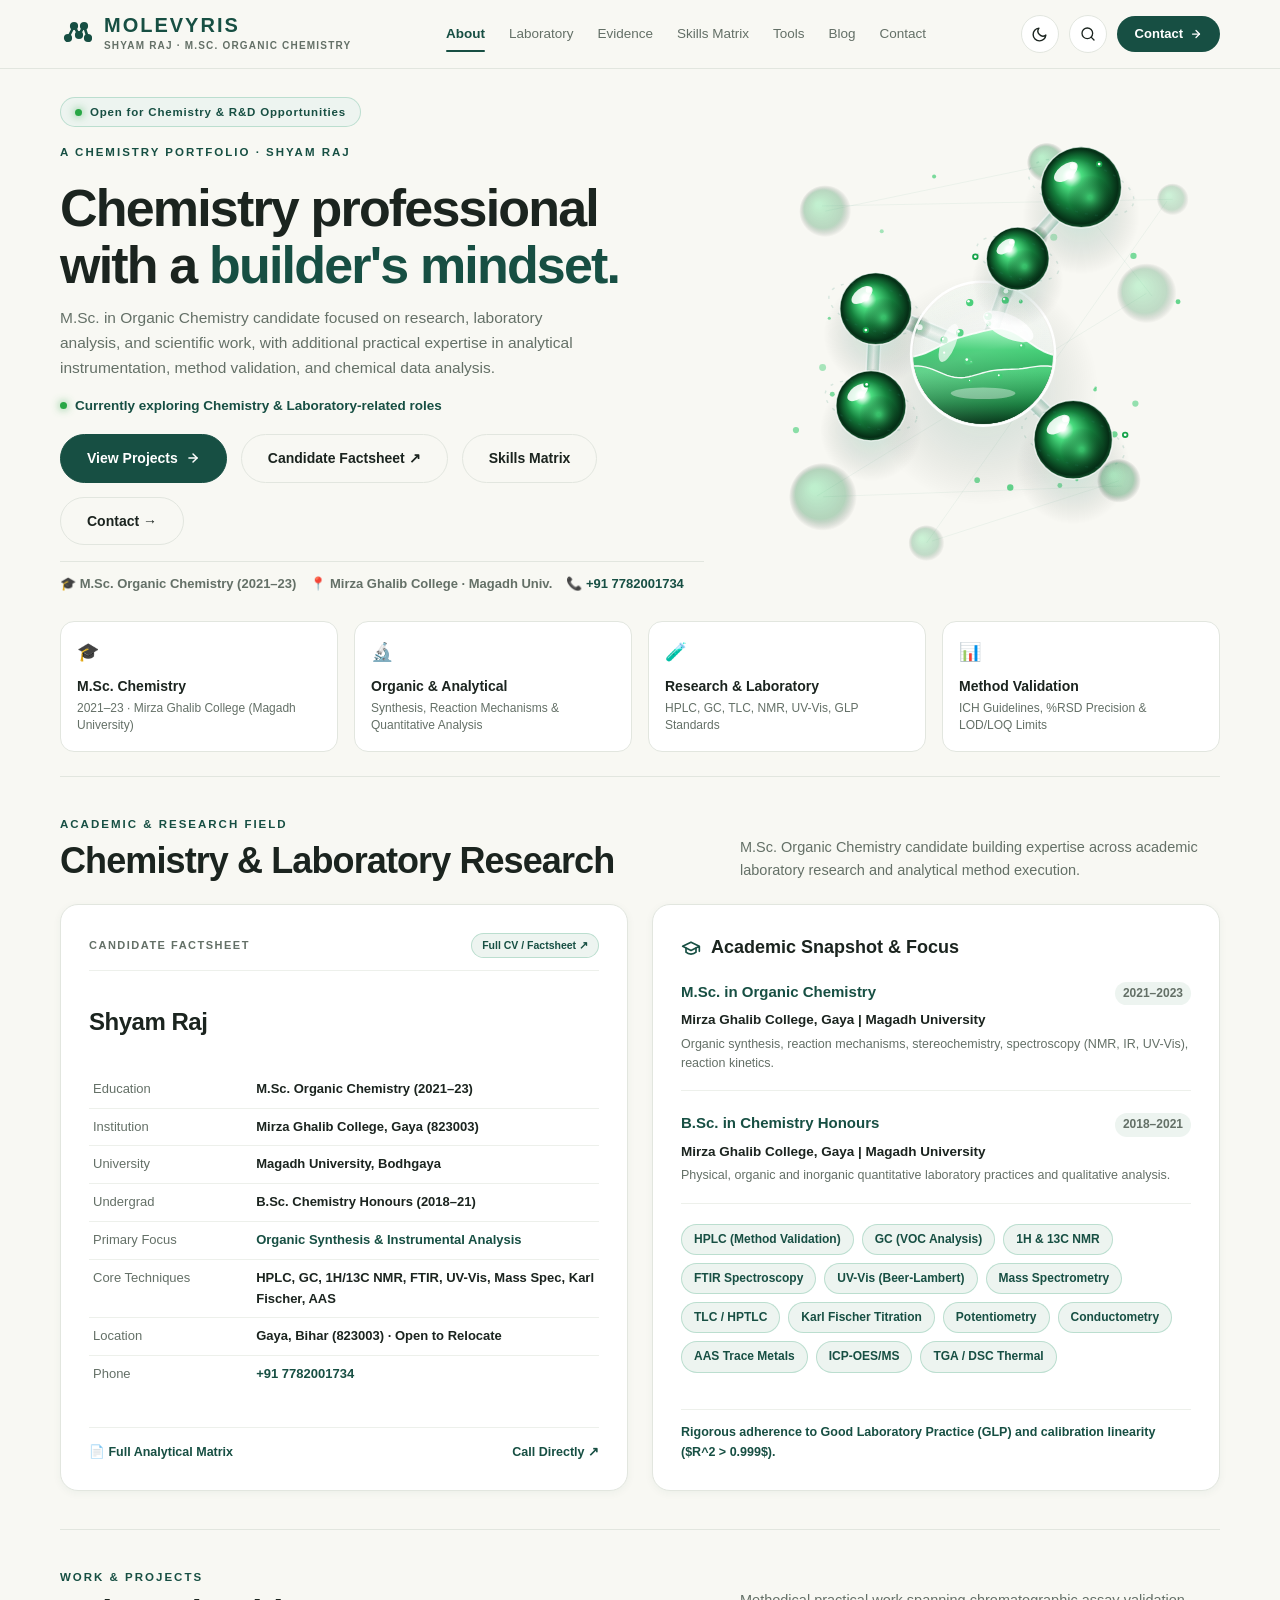
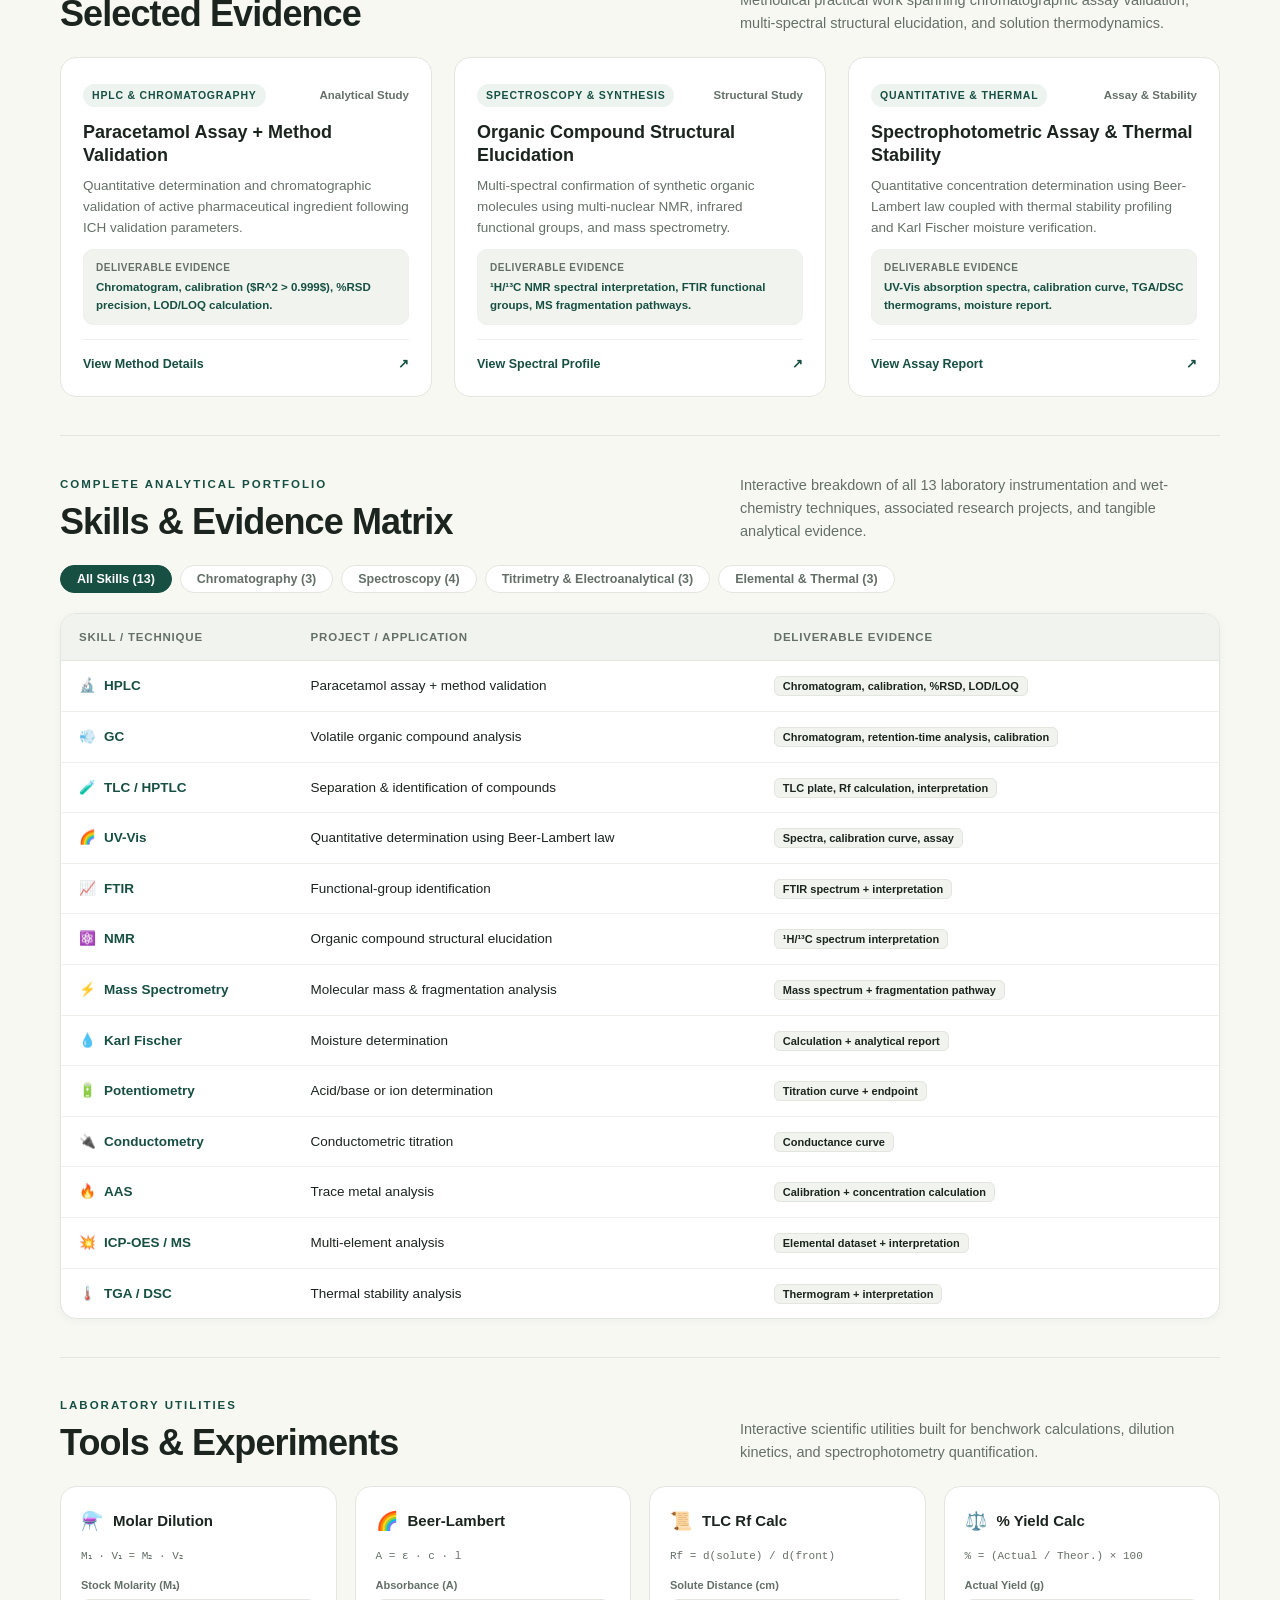
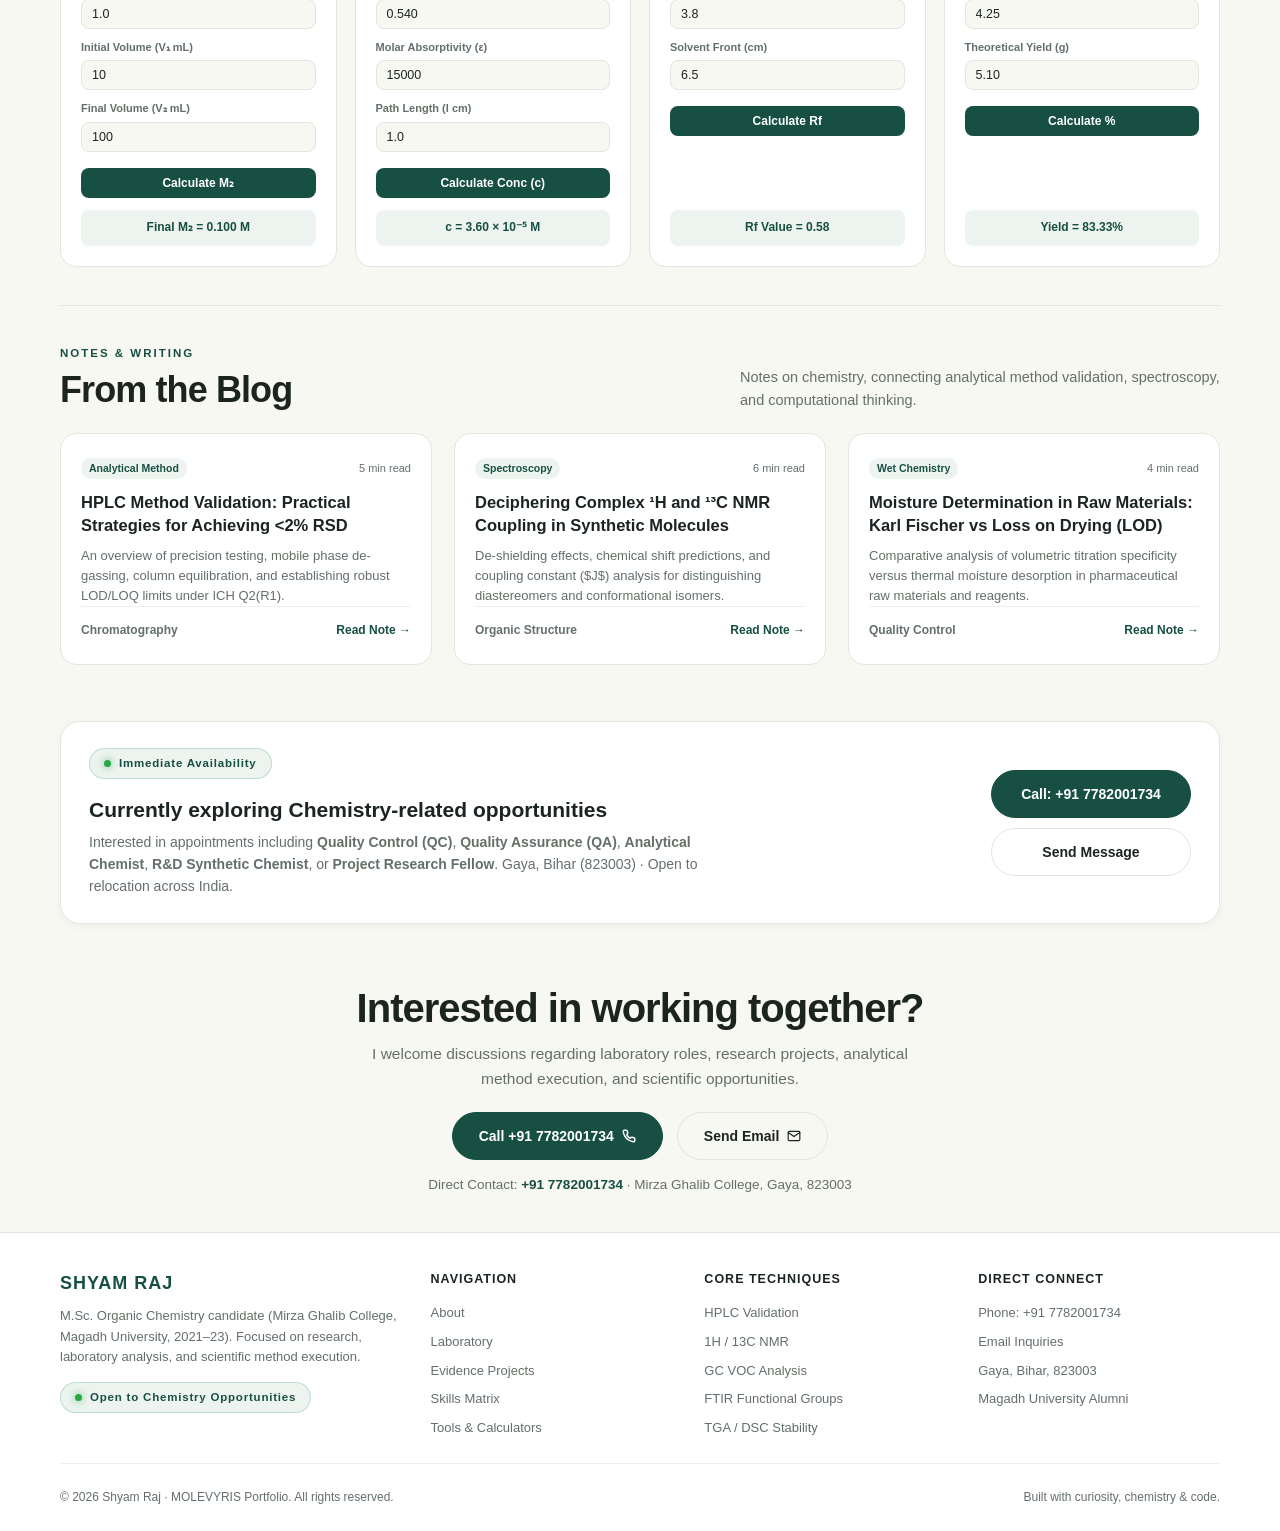
==== index.html @ 66e6f31a "feat: initial production release of MOLEVYRIS scientific portfolio" ====
<!DOCTYPE html>
<html lang="en" data-theme="light">

<head>
  <meta charset="UTF-8">
  <meta name="viewport" content="width=device-width, initial-scale=1.0">
  <meta name="theme-color" content="#f8f8f3">
  <meta name="description"
    content="MOLEVYRIS — Portfolio of Shyam Raj, Master of Science in Organic Chemistry (Mirza Ghalib College, Magadh University). Analytical laboratory research, HPLC validation, spectroscopy (NMR, FTIR, UV-Vis, MS), and computational chemistry tools.">
  <meta name="author" content="Shyam Raj">
  <title>Shyam Raj — Chemistry Professional with a Builder's Mindset | M.Sc. Organic Chemistry</title>

  <!-- Modular Design System Stylesheets -->
  <link rel="stylesheet" href="css/variables.css">
  <link rel="stylesheet" href="css/base.css">
  <link rel="stylesheet" href="css/layout.css">
  <link rel="stylesheet" href="css/components.css">
  <link rel="stylesheet" href="css/molecule-3d.css">
</head>

<body>
  <!-- Header -->
  <header>
    <div class="container">
      <nav>
        <div class="brand-wrap">
          <span class="brand-mark" aria-hidden="true">
            <svg viewBox="0 0 32 32" fill="none" stroke="currentColor" stroke-width="2.6" stroke-linecap="round"
              stroke-linejoin="round">
              <circle cx="8" cy="20" r="2.8" fill="currentColor" />
              <circle cx="14" cy="8" r="2.8" fill="currentColor" />
              <line x1="8" y1="20" x2="14" y2="8" />
              <line x1="14" y1="8" x2="19" y2="17" />
              <line x1="19" y1="17" x2="24" y2="8" />
              <line x1="24" y1="8" x2="28" y2="20" />
              <circle cx="19" cy="17" r="2.8" fill="currentColor" />
              <circle cx="24" cy="8" r="2.8" fill="currentColor" />
              <circle cx="28" cy="20" r="2.8" fill="currentColor" />
            </svg>
          </span>
          <div class="brand-text">
            <a class="brand" href="#home">MOLEVYRIS</a>
            <span class="brand-tagline">Shyam Raj · M.Sc. Organic Chemistry</span>
          </div>
        </div>

        <div class="nav-links">
          <a href="#home" class="active">About</a>
          <a href="#research">Laboratory</a>
          <a href="#evidence">Evidence</a>
          <a href="#matrix">Skills Matrix</a>
          <a href="#tools">Tools</a>
          <a href="#blog">Blog</a>
          <a href="#contact">Contact</a>
        </div>

        <div class="nav-controls">
          <button type="button" class="icon-btn" id="themeToggle" aria-label="Toggle theme" title="Toggle theme">
            <svg class="sun-icon" width="18" height="18" viewBox="0 0 24 24" fill="none" stroke="currentColor"
              stroke-width="2" stroke-linecap="round" stroke-linejoin="round">
              <circle cx="12" cy="12" r="5"></circle>
              <line x1="12" y1="1" x2="12" y2="3"></line>
              <line x1="12" y1="21" x2="12" y2="23"></line>
              <line x1="4.22" y1="4.22" x2="5.64" y2="5.64"></line>
              <line x1="18.36" y1="18.36" x2="19.78" y2="19.78"></line>
              <line x1="1" y1="12" x2="3" y2="12"></line>
              <line x1="21" y1="12" x2="23" y2="12"></line>
              <line x1="4.22" y1="19.78" x2="5.64" y2="18.36"></line>
              <line x1="18.36" y1="5.64" x2="19.78" y2="4.22"></line>
            </svg>
            <svg class="moon-icon" width="17" height="17" viewBox="0 0 24 24" fill="none" stroke="currentColor"
              stroke-width="2" stroke-linecap="round" stroke-linejoin="round">
              <path d="M21 12.79A9 9 0 1 1 11.21 3 7 7 0 0 0 21 12.79z"></path>
            </svg>
          </button>

          <button type="button" class="icon-btn" id="searchBtn" aria-label="Search skills & projects" title="Search">
            <svg width="16" height="16" viewBox="0 0 24 24" fill="none" stroke="currentColor" stroke-width="2"
              stroke-linecap="round" stroke-linejoin="round">
              <circle cx="11" cy="11" r="8"></circle>
              <line x1="21" y1="21" x2="16.65" y2="16.65"></line>
            </svg>
          </button>

          <a href="#contact" class="btn-nav-action">
            <span>Contact</span>
            <svg width="12" height="12" viewBox="0 0 24 24" fill="none" stroke="currentColor" stroke-width="2.5"
              stroke-linecap="round" stroke-linejoin="round">
              <line x1="5" y1="12" x2="19" y2="12"></line>
              <polyline points="12 5 19 12 12 19"></polyline>
            </svg>
          </a>
        </div>
      </nav>
    </div>

    <!-- Search Drawer -->
    <div id="searchDrawer" class="search-drawer">
      <div class="container search-bar-inner">
        <input type="text" id="projectSearchInput" class="search-input"
          placeholder="Search skills, techniques or projects (e.g. HPLC, NMR, GC, Karl Fischer, TLC, UV-Vis)..."
          aria-label="Search skills">
        <button type="button" id="searchCloseBtn" class="search-close-btn" aria-label="Close search">✕</button>
      </div>
    </div>
  </header>

  <!-- Hero Section -->
  <main>
    <div class="container">
      <section class="hero" id="home">
        <!-- Foreground Content (Left) -->
        <div class="hero-content">
          <div class="status-pill">
            <span class="status-dot"></span>
            <span>Open for Chemistry & R&D Opportunities</span>
          </div>

          <div class="eyebrow-container">
            <p class="eyebrow">A Chemistry Portfolio · Shyam Raj</p>
          </div>

          <h1>Chemistry professional with a <span>builder's mindset.</span></h1>

          <p class="hero-bio">
            M.Sc. in Organic Chemistry candidate focused on research, laboratory analysis, and scientific work,
            with additional practical expertise in analytical instrumentation, method validation, and chemical data
            analysis.
          </p>

          <div class="hero-opportunity-line">
            <span class="status-dot"></span>
            <span>Currently exploring Chemistry & Laboratory-related roles</span>
          </div>

          <div class="actions">
            <a href="#evidence" class="button primary">
              <span>View Projects</span>
              <svg width="14" height="14" viewBox="0 0 24 24" fill="none" stroke="currentColor" stroke-width="2.5"
                stroke-linecap="round" stroke-linejoin="round">
                <line x1="5" y1="12" x2="19" y2="12"></line>
                <polyline points="12 5 19 12 12 19"></polyline>
              </svg>
            </a>
            <a href="factsheet.html" target="_blank" class="button secondary">Candidate Factsheet ↗</a>
            <a href="#matrix" class="button secondary">Skills Matrix</a>
            <a href="#contact" class="button secondary">Contact →</a>
          </div>

          <!-- Quick Identity Badge Row -->
          <div class="hero-identity-strip">
            <span>🎓 <strong>M.Sc. Organic Chemistry (2021–23)</strong></span>
            <span>📍 <strong>Mirza Ghalib College · Magadh Univ.</strong></span>
            <span>📞 <strong><a href="tel:+917782001734" class="phone-link">+91 7782001734</a></strong></span>
          </div>
        </div>

        <!-- Right Column: Creative Glass Molecule Canvas Animation -->
        <div class="hero-visual-col">
          <div class="hero-canvas-stage" id="moleculeStage"
            aria-label="Animated glass molecule discovery visualization">
            <canvas id="molecule3DCanvas" class="hero-mol-canvas"></canvas>
          </div>
        </div>
      </section>

      <!-- 4-Column Quick Metrics Strip -->
      <section class="highlights-strip">
        <div class="highlights-grid">
          <div class="highlight-card">
            <div>
              <div class="highlight-icon">🎓</div>
              <h3 class="highlight-title">M.Sc. Chemistry</h3>
              <p class="highlight-desc">2021–23 · Mirza Ghalib College (Magadh University)</p>
            </div>
          </div>
          <div class="highlight-card">
            <div>
              <div class="highlight-icon">🔬</div>
              <h3 class="highlight-title">Organic & Analytical</h3>
              <p class="highlight-desc">Synthesis, Reaction Mechanisms & Quantitative Analysis</p>
            </div>
          </div>
          <div class="highlight-card">
            <div>
              <div class="highlight-icon">🧪</div>
              <h3 class="highlight-title">Research & Laboratory</h3>
              <p class="highlight-desc">HPLC, GC, TLC, NMR, UV-Vis, GLP Standards</p>
            </div>
          </div>
          <div class="highlight-card">
            <div>
              <div class="highlight-icon">📊</div>
              <h3 class="highlight-title">Method Validation</h3>
              <p class="highlight-desc">ICH Guidelines, %RSD Precision & LOD/LOQ Limits</p>
            </div>
          </div>
        </div>
      </section>

      <!-- Section 1: Chemistry & Laboratory Research (Dual Cards) -->
      <section class="content-section" id="research">
        <div class="section-heading">
          <div>
            <p class="eyebrow">Academic & Research Field</p>
            <h2>Chemistry & Laboratory Research</h2>
          </div>
          <p class="section-intro">
            M.Sc. Organic Chemistry candidate building expertise across academic laboratory research and analytical
            method execution.
          </p>
        </div>

        <div class="dual-card-grid">
          <!-- Card 1: Candidate Factsheet Card -->
          <div class="candidate-card">
            <div class="card-top-bar">
              <span class="card-label">Candidate Factsheet</span>
              <a href="factsheet.html" target="_blank" class="card-status-badge card-factsheet-link" title="Open full printable factsheet">Full CV / Factsheet ↗</a>
            </div>

            <h3 class="card-name">Shyam Raj</h3>

            <table class="fact-table">
              <tbody>
                <tr>
                  <td class="fact-key">Education</td>
                  <td class="fact-val">M.Sc. Organic Chemistry (2021–23)</td>
                </tr>
                <tr>
                  <td class="fact-key">Institution</td>
                  <td class="fact-val">Mirza Ghalib College, Gaya (823003)</td>
                </tr>
                <tr>
                  <td class="fact-key">University</td>
                  <td class="fact-val">Magadh University, Bodhgaya</td>
                </tr>
                <tr>
                  <td class="fact-key">Undergrad</td>
                  <td class="fact-val">B.Sc. Chemistry Honours (2018–21)</td>
                </tr>
                <tr>
                  <td class="fact-key">Primary Focus</td>
                  <td class="fact-val"><strong>Organic Synthesis & Instrumental Analysis</strong></td>
                </tr>
                <tr>
                  <td class="fact-key">Core Techniques</td>
                  <td class="fact-val">HPLC, GC, 1H/13C NMR, FTIR, UV-Vis, Mass Spec, Karl Fischer, AAS</td>
                </tr>
                <tr>
                  <td class="fact-key">Location</td>
                  <td class="fact-val">Gaya, Bihar (823003) · Open to Relocate</td>
                </tr>
                <tr>
                  <td class="fact-key">Phone</td>
                  <td class="fact-val"><strong>+91 7782001734</strong></td>
                </tr>
              </tbody>
            </table>

            <div class="fact-card-actions">
              <a href="#matrix">
                <span>📄 Full Analytical Matrix</span>
              </a>
              <a href="tel:+917782001734">Call Directly ↗</a>
            </div>
          </div>

          <!-- Card 2: Academic Snapshot & Laboratory Focus -->
          <div class="detail-card">
            <div>
              <div class="detail-card-header">
                <svg width="20" height="20" viewBox="0 0 24 24" fill="none" stroke="currentColor" stroke-width="2"
                  stroke-linecap="round" stroke-linejoin="round">
                  <path d="M22 10v6M2 10l10-5 10 5-10 5z"></path>
                  <path d="M6 12v5c3 3 9 3 12 0v-5"></path>
                </svg>
                <h3 class="detail-card-title">Academic Snapshot & Focus</h3>
              </div>

              <div class="edu-timeline-item">
                <div class="edu-degree">
                  <span>M.Sc. in Organic Chemistry</span>
                  <span class="edu-year">2021–2023</span>
                </div>
                <div class="edu-institution">Mirza Ghalib College, Gaya | Magadh University</div>
                <p class="edu-sub">
                  Organic synthesis, reaction mechanisms, stereochemistry, spectroscopy (NMR, IR, UV-Vis), reaction
                  kinetics.
                </p>
              </div>

              <div class="edu-timeline-item">
                <div class="edu-degree">
                  <span>B.Sc. in Chemistry Honours</span>
                  <span class="edu-year">2018–2021</span>
                </div>
                <div class="edu-institution">Mirza Ghalib College, Gaya | Magadh University</div>
                <p class="edu-sub">
                  Physical, organic and inorganic quantitative laboratory practices and qualitative analysis.
                </p>
              </div>

              <div class="skills-cloud">
                <span class="skill-chip">HPLC (Method Validation)</span>
                <span class="skill-chip">GC (VOC Analysis)</span>
                <span class="skill-chip">1H & 13C NMR</span>
                <span class="skill-chip">FTIR Spectroscopy</span>
                <span class="skill-chip">UV-Vis (Beer-Lambert)</span>
                <span class="skill-chip">Mass Spectrometry</span>
                <span class="skill-chip">TLC / HPTLC</span>
                <span class="skill-chip">Karl Fischer Titration</span>
                <span class="skill-chip">Potentiometry</span>
                <span class="skill-chip">Conductometry</span>
                <span class="skill-chip">AAS Trace Metals</span>
                <span class="skill-chip">ICP-OES/MS</span>
                <span class="skill-chip">TGA / DSC Thermal</span>
              </div>
            </div>

            <div class="glp-footer-note">
              Rigorous adherence to Good Laboratory Practice (GLP) and calibration linearity ($R^2 &gt; 0.999$).
            </div>
          </div>
        </div>
      </section>

      <!-- Section 2: Selected Evidence (Projects Showcase) -->
      <section class="content-section" id="evidence">
        <div class="section-heading">
          <div>
            <p class="eyebrow">Work & Projects</p>
            <h2>Selected Evidence</h2>
          </div>
          <p class="section-intro">
            Methodical practical work spanning chromatographic assay validation, multi-spectral structural elucidation,
            and solution thermodynamics.
          </p>
        </div>

        <div class="project-grid">
          <!-- Project 1: HPLC Paracetamol Assay -->
          <article class="project" data-title="HPLC Paracetamol Assay Method Validation Chromatogram">
            <div>
              <div class="project-tag-row">
                <span class="project-badge">HPLC & Chromatography</span>
                <span class="project-year">Analytical Study</span>
              </div>
              <h3>Paracetamol Assay + Method Validation</h3>
              <p>
                Quantitative determination and chromatographic validation of active pharmaceutical ingredient following
                ICH validation parameters.
              </p>
              <div class="project-evidence-box">
                <span>Deliverable Evidence</span>
                Chromatogram, calibration ($R^2 &gt; 0.999$), %RSD precision, LOD/LOQ calculation.
              </div>
            </div>
            <a href="#matrix" class="project-action">
              <span>View Method Details</span>
              <span>↗</span>
            </a>
          </article>

          <!-- Project 2: Organic Structural Elucidation -->
          <article class="project" data-title="NMR FTIR Mass Spectrometry Organic Structure Elucidation">
            <div>
              <div class="project-tag-row">
                <span class="project-badge">Spectroscopy & Synthesis</span>
                <span class="project-year">Structural Study</span>
              </div>
              <h3>Organic Compound Structural Elucidation</h3>
              <p>
                Multi-spectral confirmation of synthetic organic molecules using multi-nuclear NMR, infrared functional
                groups, and mass spectrometry.
              </p>
              <div class="project-evidence-box">
                <span>Deliverable Evidence</span>
                ¹H/¹³C NMR spectral interpretation, FTIR functional groups, MS fragmentation pathways.
              </div>
            </div>
            <a href="#matrix" class="project-action">
              <span>View Spectral Profile</span>
              <span>↗</span>
            </a>
          </article>

          <!-- Project 3: UV-Vis & Thermal Analysis -->
          <article class="project" data-title="UV-Vis Beer Lambert Law TGA DSC Thermal Analysis Karl Fischer">
            <div>
              <div class="project-tag-row">
                <span class="project-badge">Quantitative & Thermal</span>
                <span class="project-year">Assay & Stability</span>
              </div>
              <h3>Spectrophotometric Assay & Thermal Stability</h3>
              <p>
                Quantitative concentration determination using Beer-Lambert law coupled with thermal stability profiling
                and Karl Fischer moisture verification.
              </p>
              <div class="project-evidence-box">
                <span>Deliverable Evidence</span>
                UV-Vis absorption spectra, calibration curve, TGA/DSC thermograms, moisture report.
              </div>
            </div>
            <a href="#matrix" class="project-action">
              <span>View Assay Report</span>
              <span>↗</span>
            </a>
          </article>
        </div>
      </section>

      <!-- Section 3: Interactive Skills & Analytical Matrix (Full 13 Skills Table) -->
      <section class="content-section" id="matrix">
        <div class="section-heading">
          <div>
            <p class="eyebrow">Complete Analytical Portfolio</p>
            <h2>Skills & Evidence Matrix</h2>
          </div>
          <p class="section-intro">
            Interactive breakdown of all 13 laboratory instrumentation and wet-chemistry techniques, associated research
            projects, and tangible analytical evidence.
          </p>
        </div>

        <div class="matrix-filters">
          <button type="button" class="filter-btn active" data-filter="all">All Skills (13)</button>
          <button type="button" class="filter-btn" data-filter="chromatography">Chromatography (3)</button>
          <button type="button" class="filter-btn" data-filter="spectroscopy">Spectroscopy (4)</button>
          <button type="button" class="filter-btn" data-filter="titrimetry">Titrimetry &amp; Electroanalytical
            (3)</button>
          <button type="button" class="filter-btn" data-filter="thermal">Elemental &amp; Thermal (3)</button>
        </div>

        <div class="matrix-table-wrap">
          <table class="matrix-table">
            <thead>
              <tr>
                <th class="col-skill">Skill / Technique</th>
                <th class="col-project">Project / Application</th>
                <th class="col-evidence">Deliverable Evidence</th>
              </tr>
            </thead>
            <tbody id="matrixTableBody">
              <tr data-cat="chromatography">
                <td>
                  <div class="skill-name-cell">
                    <span>🔬</span>
                    <span>HPLC</span>
                  </div>
                </td>
                <td>Paracetamol assay + method validation</td>
                <td><span class="evidence-badge-tag">Chromatogram, calibration, %RSD, LOD/LOQ</span></td>
              </tr>
              <tr data-cat="chromatography">
                <td>
                  <div class="skill-name-cell">
                    <span>💨</span>
                    <span>GC</span>
                  </div>
                </td>
                <td>Volatile organic compound analysis</td>
                <td><span class="evidence-badge-tag">Chromatogram, retention-time analysis, calibration</span></td>
              </tr>
              <tr data-cat="chromatography">
                <td>
                  <div class="skill-name-cell">
                    <span>🧪</span>
                    <span>TLC / HPTLC</span>
                  </div>
                </td>
                <td>Separation & identification of compounds</td>
                <td><span class="evidence-badge-tag">TLC plate, Rf calculation, interpretation</span></td>
              </tr>
              <tr data-cat="spectroscopy">
                <td>
                  <div class="skill-name-cell">
                    <span>🌈</span>
                    <span>UV-Vis</span>
                  </div>
                </td>
                <td>Quantitative determination using Beer-Lambert law</td>
                <td><span class="evidence-badge-tag">Spectra, calibration curve, assay</span></td>
              </tr>
              <tr data-cat="spectroscopy">
                <td>
                  <div class="skill-name-cell">
                    <span>📈</span>
                    <span>FTIR</span>
                  </div>
                </td>
                <td>Functional-group identification</td>
                <td><span class="evidence-badge-tag">FTIR spectrum + interpretation</span></td>
              </tr>
              <tr data-cat="spectroscopy">
                <td>
                  <div class="skill-name-cell">
                    <span>⚛️</span>
                    <span>NMR</span>
                  </div>
                </td>
                <td>Organic compound structural elucidation</td>
                <td><span class="evidence-badge-tag">¹H/¹³C spectrum interpretation</span></td>
              </tr>
              <tr data-cat="spectroscopy">
                <td>
                  <div class="skill-name-cell">
                    <span>⚡</span>
                    <span>Mass Spectrometry</span>
                  </div>
                </td>
                <td>Molecular mass & fragmentation analysis</td>
                <td><span class="evidence-badge-tag">Mass spectrum + fragmentation pathway</span></td>
              </tr>
              <tr data-cat="titrimetry">
                <td>
                  <div class="skill-name-cell">
                    <span>💧</span>
                    <span>Karl Fischer</span>
                  </div>
                </td>
                <td>Moisture determination</td>
                <td><span class="evidence-badge-tag">Calculation + analytical report</span></td>
              </tr>
              <tr data-cat="titrimetry">
                <td>
                  <div class="skill-name-cell">
                    <span>🔋</span>
                    <span>Potentiometry</span>
                  </div>
                </td>
                <td>Acid/base or ion determination</td>
                <td><span class="evidence-badge-tag">Titration curve + endpoint</span></td>
              </tr>
              <tr data-cat="titrimetry">
                <td>
                  <div class="skill-name-cell">
                    <span>🔌</span>
                    <span>Conductometry</span>
                  </div>
                </td>
                <td>Conductometric titration</td>
                <td><span class="evidence-badge-tag">Conductance curve</span></td>
              </tr>
              <tr data-cat="thermal">
                <td>
                  <div class="skill-name-cell">
                    <span>🔥</span>
                    <span>AAS</span>
                  </div>
                </td>
                <td>Trace metal analysis</td>
                <td><span class="evidence-badge-tag">Calibration + concentration calculation</span></td>
              </tr>
              <tr data-cat="thermal">
                <td>
                  <div class="skill-name-cell">
                    <span>💥</span>
                    <span>ICP-OES / MS</span>
                  </div>
                </td>
                <td>Multi-element analysis</td>
                <td><span class="evidence-badge-tag">Elemental dataset + interpretation</span></td>
              </tr>
              <tr data-cat="thermal">
                <td>
                  <div class="skill-name-cell">
                    <span>🌡️</span>
                    <span>TGA / DSC</span>
                  </div>
                </td>
                <td>Thermal stability analysis</td>
                <td><span class="evidence-badge-tag">Thermogram + interpretation</span></td>
              </tr>
            </tbody>
          </table>
        </div>
      </section>

      <!-- Section 4: Tools & Experiments (4 Working Live Interactive Calculators) -->
      <section class="content-section" id="tools">
        <div class="section-heading">
          <div>
            <p class="eyebrow">Laboratory Utilities</p>
            <h2>Tools & Experiments</h2>
          </div>
          <p class="section-intro">
            Interactive scientific utilities built for benchwork calculations, dilution kinetics, and spectrophotometry
            quantification.
          </p>
        </div>

        <div class="tools-grid">
          <!-- Tool 1: Molar Dilution Calculator -->
          <div class="tool-card">
            <div>
              <div class="tool-header">
                <span class="tool-icon">⚗️</span>
                <h3 class="tool-title">Molar Dilution</h3>
              </div>
              <p class="tool-formula">M₁ · V₁ = M₂ · V₂</p>
              <div class="tool-input-group">
                <label class="tool-input-label">Stock Molarity (M₁)</label>
                <input type="number" id="m1" class="tool-input" value="1.0" step="0.1">
              </div>
              <div class="tool-input-group">
                <label class="tool-input-label">Initial Volume (V₁ mL)</label>
                <input type="number" id="v1" class="tool-input" value="10" step="1">
              </div>
              <div class="tool-input-group">
                <label class="tool-input-label">Final Volume (V₂ mL)</label>
                <input type="number" id="v2" class="tool-input" value="100" step="1">
              </div>
              <button type="button" class="calc-btn" id="btnCalcDilution">Calculate M₂</button>
            </div>
            <div class="tool-result" id="resDilution">Final M₂ = 0.100 M</div>
          </div>

          <!-- Tool 2: Beer-Lambert Law Calculator -->
          <div class="tool-card">
            <div>
              <div class="tool-header">
                <span class="tool-icon">🌈</span>
                <h3 class="tool-title">Beer-Lambert</h3>
              </div>
              <p class="tool-formula">A = ε · c · l</p>
              <div class="tool-input-group">
                <label class="tool-input-label">Absorbance (A)</label>
                <input type="number" id="blA" class="tool-input" value="0.540" step="0.01">
              </div>
              <div class="tool-input-group">
                <label class="tool-input-label">Molar Absorptivity (ε)</label>
                <input type="number" id="blE" class="tool-input" value="15000" step="100">
              </div>
              <div class="tool-input-group">
                <label class="tool-input-label">Path Length (l cm)</label>
                <input type="number" id="blL" class="tool-input" value="1.0" step="0.1">
              </div>
              <button type="button" class="calc-btn" id="btnCalcBeer">Calculate Conc (c)</button>
            </div>
            <div class="tool-result" id="resBeer">c = 3.60 × 10⁻⁵ M</div>
          </div>

          <!-- Tool 3: Rf Retention Factor Calculator -->
          <div class="tool-card">
            <div>
              <div class="tool-header">
                <span class="tool-icon">📜</span>
                <h3 class="tool-title">TLC Rf Calc</h3>
              </div>
              <p class="tool-formula">Rf = d(solute) / d(front)</p>
              <div class="tool-input-group">
                <label class="tool-input-label">Solute Distance (cm)</label>
                <input type="number" id="rfSolute" class="tool-input" value="3.8" step="0.1">
              </div>
              <div class="tool-input-group">
                <label class="tool-input-label">Solvent Front (cm)</label>
                <input type="number" id="rfFront" class="tool-input" value="6.5" step="0.1">
              </div>
              <button type="button" class="calc-btn" id="btnCalcRf">Calculate Rf</button>
            </div>
            <div class="tool-result" id="resRf">Rf Value = 0.58</div>
          </div>

          <!-- Tool 4: Chemical % Yield Calculator -->
          <div class="tool-card">
            <div>
              <div class="tool-header">
                <span class="tool-icon">⚖️</span>
                <h3 class="tool-title">% Yield Calc</h3>
              </div>
              <p class="tool-formula">% = (Actual / Theor.) × 100</p>
              <div class="tool-input-group">
                <label class="tool-input-label">Actual Yield (g)</label>
                <input type="number" id="ydAct" class="tool-input" value="4.25" step="0.01">
              </div>
              <div class="tool-input-group">
                <label class="tool-input-label">Theoretical Yield (g)</label>
                <input type="number" id="ydTheor" class="tool-input" value="5.10" step="0.01">
              </div>
              <button type="button" class="calc-btn" id="btnCalcYield">Calculate %</button>
            </div>
            <div class="tool-result" id="resYield">Yield = 83.33%</div>
          </div>
        </div>
      </section>

      <!-- Section 5: From the Blog -->
      <section class="content-section" id="blog">
        <div class="section-heading">
          <div>
            <p class="eyebrow">Notes & Writing</p>
            <h2>From the Blog</h2>
          </div>
          <p class="section-intro">
            Notes on chemistry, connecting analytical method validation, spectroscopy, and computational thinking.
          </p>
        </div>

        <div class="blog-grid">
          <div class="blog-card">
            <div>
              <div class="blog-tag-row">
                <span class="blog-cat">Analytical Method</span>
                <span class="blog-read-time">5 min read</span>
              </div>
              <h3>HPLC Method Validation: Practical Strategies for Achieving &lt;2% RSD</h3>
              <p>
                An overview of precision testing, mobile phase de-gassing, column equilibration, and establishing robust
                LOD/LOQ limits under ICH Q2(R1).
              </p>
            </div>
            <div class="blog-bottom-row">
              <span>Chromatography</span>
              <a href="#contact">Read Note →</a>
            </div>
          </div>

          <div class="blog-card">
            <div>
              <div class="blog-tag-row">
                <span class="blog-cat">Spectroscopy</span>
                <span class="blog-read-time">6 min read</span>
              </div>
              <h3>Deciphering Complex ¹H and ¹³C NMR Coupling in Synthetic Molecules</h3>
              <p>
                De-shielding effects, chemical shift predictions, and coupling constant ($J$) analysis for
                distinguishing diastereomers and conformational isomers.
              </p>
            </div>
            <div class="blog-bottom-row">
              <span>Organic Structure</span>
              <a href="#contact">Read Note →</a>
            </div>
          </div>

          <div class="blog-card">
            <div>
              <div class="blog-tag-row">
                <span class="blog-cat">Wet Chemistry</span>
                <span class="blog-read-time">4 min read</span>
              </div>
              <h3>Moisture Determination in Raw Materials: Karl Fischer vs Loss on Drying (LOD)</h3>
              <p>
                Comparative analysis of volumetric titration specificity versus thermal moisture desorption in
                pharmaceutical raw materials and reagents.
              </p>
            </div>
            <div class="blog-bottom-row">
              <span>Quality Control</span>
              <a href="#contact">Read Note →</a>
            </div>
          </div>
        </div>
      </section>

      <!-- Section 6: Opportunity Banner -->
      <div class="opportunity-banner">
        <div class="opp-text">
          <div class="status-pill">
            <span class="status-dot"></span>
            <span>Immediate Availability</span>
          </div>
          <h3>Currently exploring Chemistry-related opportunities</h3>
          <p>
            Interested in appointments including <strong>Quality Control (QC)</strong>, <strong>Quality Assurance
              (QA)</strong>,
            <strong>Analytical Chemist</strong>, <strong>R&D Synthetic Chemist</strong>, or <strong>Project Research
              Fellow</strong>.
            Gaya, Bihar (823003) · Open to relocation across India.
          </p>
        </div>
        <div class="opp-actions">
          <a href="tel:+917782001734" class="button primary">Call: +91 7782001734</a>
          <a href="#contact" class="button secondary">Send Message</a>
        </div>
      </div>

      <!-- Section 7: Interested in working together? -->
      <section class="contact-cta-section" id="contact">
        <h2>Interested in working together?</h2>
        <p>
          I welcome discussions regarding laboratory roles, research projects, analytical method execution, and
          scientific opportunities.
        </p>
        <div class="contact-btns">
          <a href="tel:+917782001734" class="button primary">
            <span>Call +91 7782001734</span>
            <svg width="14" height="14" viewBox="0 0 24 24" fill="none" stroke="currentColor" stroke-width="2.5"
              stroke-linecap="round" stroke-linejoin="round">
              <path
                d="M22 16.92v3a2 2 0 0 1-2.18 2 19.79 19.79 0 0 1-8.63-3.07 19.5 19.5 0 0 1-6-6 19.79 19.79 0 0 1-3.07-8.67A2 2 0 0 1 4.11 2h3a2 2 0 0 1 2 1.72 12.84 12.84 0 0 0 .7 2.81 2 2 0 0 1-.45 2.11L8.09 9.91a16 16 0 0 0 6 6l1.27-1.27a2 2 0 0 1 2.11-.45 12.84 12.84 0 0 0 2.81.7A2 2 0 0 1 22 16.92z">
              </path>
            </svg>
          </a>
          <a href="mailto:shyamraj.chem@gmail.com" class="button secondary">
            <span>Send Email</span>
            <svg width="14" height="14" viewBox="0 0 24 24" fill="none" stroke="currentColor" stroke-width="2"
              stroke-linecap="round" stroke-linejoin="round">
              <path d="M4 4h16c1.1 0 2 .9 2 2v12c0 1.1-.9 2-2 2H4c-1.1 0-2-.9-2-2V6c0-1.1.9-2 2-2z"></path>
              <polyline points="22,6 12,13 2,6"></polyline>
            </svg>
          </a>
        </div>
        <div class="contact-direct-phone">
          Direct Contact: <strong>+91 7782001734</strong> · Mirza Ghalib College, Gaya, 823003
        </div>
      </section>
    </div>
  </main>

  <!-- Footer -->
  <footer>
    <div class="container">
      <div class="footer-grid">
        <div>
          <div class="footer-brand-title">SHYAM RAJ</div>
          <p class="footer-bio">
            M.Sc. Organic Chemistry candidate (Mirza Ghalib College, Magadh University, 2021–23). Focused on research,
            laboratory analysis, and scientific method execution.
          </p>
          <div class="status-pill footer-status-pill">
            <span class="status-dot"></span>
            <span>Open to Chemistry Opportunities</span>
          </div>
        </div>

        <div class="footer-col">
          <h4>Navigation</h4>
          <ul>
            <li><a href="#home">About</a></li>
            <li><a href="#research">Laboratory</a></li>
            <li><a href="#evidence">Evidence Projects</a></li>
            <li><a href="#matrix">Skills Matrix</a></li>
            <li><a href="#tools">Tools & Calculators</a></li>
          </ul>
        </div>

        <div class="footer-col">
          <h4>Core Techniques</h4>
          <ul>
            <li><a href="#matrix">HPLC Validation</a></li>
            <li><a href="#matrix">1H / 13C NMR</a></li>
            <li><a href="#matrix">GC VOC Analysis</a></li>
            <li><a href="#matrix">FTIR Functional Groups</a></li>
            <li><a href="#matrix">TGA / DSC Stability</a></li>
          </ul>
        </div>

        <div class="footer-col">
          <h4>Direct Connect</h4>
          <ul>
            <li><a href="tel:+917782001734">Phone: +91 7782001734</a></li>
            <li><a href="mailto:shyamraj.chem@gmail.com">Email Inquiries</a></li>
            <li><span>Gaya, Bihar, 823003</span></li>
            <li><span>Magadh University Alumni</span></li>
          </ul>
        </div>
      </div>

      <div class="footer-bottom">
        <span>© 2026 Shyam Raj · MOLEVYRIS Portfolio. All rights reserved.</span>
        <span>Built with curiosity, chemistry & code.</span>
      </div>
    </div>
  </footer>


  <!-- Modular JavaScript Engines -->
  <script src="js/theme.js"></script>
  <script src="js/search.js"></script>
  <script src="js/calculators.js"></script>
  <script src="js/molecule-3d.js"></script>
</body>

</html>
---- css/variables.css ----
/* Day (Light) Theme Variables */
:root {
  --paper: #f8f8f3;
  --paper-card: #ffffff;
  --paper-alt: #f1f4ee;
  --green: #174f43;
  --green-deep: #0e372e;
  --green-light: #2b705e;
  --green-emerald: #3ca77c;
  --green-tint: #edf4f0;
  --green-tint-border: rgba(60, 167, 124, 0.28);
  --ink: #1b241f;
  --muted: #647067;
  --line: #e2e6df;
  --line-subtle: #edf0eb;
  --white: #ffffff;
  --header-bg: rgba(248, 248, 243, 0.94);
  --molecule-bg: radial-gradient(ellipse 75% 65% at 50% 50%, #e2ece4 0%, #edf3ec 42%, rgba(248, 248, 243, 0) 75%);
  --shadow-sm: 0 2px 8px rgba(23, 79, 67, 0.05);
  --shadow-md: 0 10px 24px rgba(23, 79, 67, 0.08);
  --shadow-lg: 0 20px 40px rgba(23, 79, 67, 0.12);
}

/* Night (Dark) Theme Variables */
[data-theme="dark"] {
  --paper: #0b1411;
  --paper-card: #13241e;
  --paper-alt: #162922;
  --green: #41b886;
  --green-deep: #2ea675;
  --green-light: #5de4af;
  --green-emerald: #47d69b;
  --green-tint: rgba(65, 184, 134, 0.14);
  --green-tint-border: rgba(65, 184, 134, 0.3);
  --ink: #ecf3ee;
  --muted: #9ab2a3;
  --line: #1c382f;
  --line-subtle: #162c24;
  --white: #13241e;
  --header-bg: rgba(11, 20, 17, 0.94);
  --molecule-bg: radial-gradient(ellipse 75% 65% at 50% 50%, #173228 0%, #0f221b 45%, rgba(11, 20, 17, 0) 75%);
  --shadow-sm: 0 2px 8px rgba(0, 0, 0, 0.35);
  --shadow-md: 0 10px 24px rgba(0, 0, 0, 0.45);
  --shadow-lg: 0 20px 40px rgba(0, 0, 0, 0.55);
}
---- css/base.css ----
* {
  box-sizing: border-box;
  margin: 0;
  padding: 0;
}

html {
  scroll-behavior: smooth;
}

body {
  background: var(--paper);
  color: var(--ink);
  font-family: -apple-system, BlinkMacSystemFont, "Segoe UI", Roboto, "Helvetica Neue", Arial, sans-serif;
  line-height: 1.6;
  -webkit-font-smoothing: antialiased;
  -moz-osx-font-smoothing: grayscale;
  transition: background-color 0.3s ease, color 0.3s ease;
}

a {
  color: inherit;
  text-decoration: none;
}

.container {
  width: min(1160px, 92%);
  margin: auto;
}
---- css/layout.css ----
/* Header & Navigation */
header {
  border-bottom: 1px solid var(--line);
  background: var(--header-bg);
  position: sticky;
  top: 0;
  z-index: 60;
  backdrop-filter: blur(10px);
  transition: background-color 0.3s ease, border-color 0.3s ease;
}

nav {
  min-height: 68px;
  display: flex;
  align-items: center;
  justify-content: space-between;
  gap: 20px;
}

.brand-wrap {
  display: flex;
  align-items: center;
  gap: 12px;
}

.brand-mark {
  width: 32px;
  height: 32px;
  display: inline-flex;
  align-items: center;
  justify-content: center;
  color: var(--green);
  transition: color 0.3s ease;
}

.brand-mark svg {
  width: 100%;
  height: 100%;
}

.brand-text {
  display: flex;
  flex-direction: column;
}

.brand {
  font-size: 20px;
  font-weight: 800;
  letter-spacing: 2px;
  color: var(--green);
  line-height: 1.1;
  transition: color 0.3s ease;
}

.brand-tagline {
  font-size: 10px;
  letter-spacing: 1.2px;
  text-transform: uppercase;
  color: var(--muted);
  font-weight: 600;
  margin-top: 2px;
  transition: color 0.3s ease;
}

.nav-links {
  display: flex;
  align-items: center;
  gap: 24px;
  font-size: 13.5px;
  font-weight: 500;
  color: var(--muted);
}

.nav-links a {
  transition: color 0.2s ease;
  position: relative;
  padding: 6px 0;
  color: var(--muted);
}

.nav-links a:hover {
  color: var(--green);
}

.nav-links a.active {
  color: var(--green);
  font-weight: 600;
}

.nav-links a.active::after {
  content: "";
  position: absolute;
  bottom: -1px;
  left: 0;
  width: 100%;
  height: 2px;
  background: var(--green);
  border-radius: 2px;
}

.nav-controls {
  display: flex;
  align-items: center;
  gap: 10px;
}

.icon-btn {
  width: 38px;
  height: 38px;
  border-radius: 50%;
  border: 1px solid var(--line);
  background: var(--paper-card);
  color: var(--ink);
  display: inline-flex;
  align-items: center;
  justify-content: center;
  cursor: pointer;
  transition: all 0.25s ease;
}

.icon-btn .sun-icon {
  display: none;
}

.icon-btn:hover {
  border-color: var(--green);
  color: var(--green);
  transform: translateY(-1.5px);
  box-shadow: var(--shadow-sm);
}

.btn-nav-action {
  display: inline-flex;
  align-items: center;
  gap: 7px;
  padding: 8px 18px;
  border-radius: 9999px;
  background: var(--green);
  color: #ffffff;
  font-size: 13px;
  font-weight: 600;
  transition: all 0.25s ease;
}

.btn-nav-action:hover {
  background: var(--green-deep);
  transform: translateY(-1.5px);
  box-shadow: var(--shadow-md);
  color: #ffffff;
}

/* Search Drawer */
.search-drawer {
  border-bottom: 1px solid var(--line);
  background: var(--header-bg);
  padding: 12px 0;
  display: none;
  animation: searchSlide 0.2s ease-out;
}

@keyframes searchSlide {
  from {
    opacity: 0;
    transform: translateY(-8px);
  }

  to {
    opacity: 1;
    transform: translateY(0);
  }
}

.search-bar-inner {
  display: flex;
  align-items: center;
  gap: 12px;
}

.search-input {
  flex: 1;
  padding: 10px 16px;
  border: 1px solid var(--line);
  border-radius: 9999px;
  background: var(--paper-card);
  color: var(--ink);
  font-size: 14px;
  outline: none;
  transition: border-color 0.2s ease;
}

.search-input:focus {
  border-color: var(--green);
}

.search-close-btn {
  background: none;
  border: none;
  color: var(--muted);
  font-size: 18px;
  cursor: pointer;
  padding: 4px 8px;
}

/* Footer */
footer {
  border-top: 1px solid var(--line);
  background: var(--paper-card);
  padding: 36px 0 24px;
  font-size: 13px;
  color: var(--muted);
  transition: background-color 0.3s ease, border-color 0.3s ease;
}

.footer-grid {
  display: grid;
  grid-template-columns: 1.4fr 1fr 1fr 1fr;
  gap: 32px;
  margin-bottom: 24px;
}

.footer-brand-title {
  font-size: 18px;
  font-weight: 800;
  color: var(--green);
  margin-bottom: 8px;
  letter-spacing: 1px;
}

.footer-bio {
  line-height: 1.6;
  margin-bottom: 14px;
}

.footer-col h4 {
  font-size: 12.5px;
  font-weight: 700;
  text-transform: uppercase;
  letter-spacing: 1px;
  color: var(--ink);
  margin-bottom: 14px;
}

.footer-col ul {
  list-style: none;
  display: flex;
  flex-direction: column;
  gap: 8px;
}

.footer-col a {
  transition: color 0.2s ease;
}

.footer-col a:hover {
  color: var(--green);
}

.footer-status-pill {
  font-size: 10.5px;
  padding: 3px 10px;
}

.footer-bottom {
  border-top: 1px solid var(--line-subtle);
  padding-top: 24px;
  display: flex;
  align-items: center;
  justify-content: space-between;
  font-size: 12px;
}

/* Responsive Layout */
@media (max-width: 960px) {
  .footer-grid {
    grid-template-columns: 1fr 1fr;
  }
}

@media (max-width: 640px) {
  nav {
    min-height: 70px;
    flex-wrap: wrap;
    padding: 12px 0;
    gap: 10px;
  }

  .nav-links {
    order: 3;
    width: 100%;
    overflow-x: auto;
    padding-bottom: 4px;
    gap: 16px;
    font-size: 13px;
  }

  .footer-grid {
    grid-template-columns: 1fr;
  }

  .footer-bottom {
    flex-direction: column;
    gap: 8px;
    text-align: center;
  }
}
---- css/components.css ----
/* Hero Section — Two-Column Layout */
.hero {
  display: grid;
  grid-template-columns: 1.15fr 0.85fr;
  align-items: center;
  gap: 40px;
  padding: 28px 0 16px;
  position: relative;
}

/* Foreground Content */
.hero-content {
  position: relative;
  z-index: 3;
  display: flex;
  flex-direction: column;
}

.status-pill {
  display: inline-flex;
  align-items: center;
  gap: 8px;
  padding: 5px 14px;
  background: var(--green-tint);
  border: 1px solid var(--green-tint-border);
  border-radius: 9999px;
  font-size: 11.5px;
  font-weight: 700;
  color: var(--green);
  letter-spacing: 0.8px;
  width: fit-content;
  margin-bottom: 16px;
}

.status-dot {
  width: 7px;
  height: 7px;
  border-radius: 50%;
  background: #28a745;
  box-shadow: 0 0 8px rgba(40, 167, 69, 0.8);
  animation: pulseDot 2s infinite;
}

@keyframes pulseDot {

  0%,
  100% {
    opacity: 1;
    transform: scale(1);
  }

  50% {
    opacity: 0.4;
    transform: scale(0.85);
  }
}

.eyebrow-container {
  display: flex;
  align-items: center;
  gap: 10px;
  margin-bottom: 10px;
}

.eyebrow {
  color: var(--green);
  font-size: 11.5px;
  font-weight: 700;
  letter-spacing: 2px;
  text-transform: uppercase;
}

h1 {
  font-size: clamp(34px, 4.4vw, 52px);
  line-height: 1.1;
  letter-spacing: -0.035em;
  font-weight: 800;
  margin: 8px 0 12px;
  color: var(--ink);
}

h1 span {
  color: var(--green);
}

.hero-bio {
  color: var(--muted);
  font-size: 15.5px;
  line-height: 1.6;
  max-width: 530px;
  margin-bottom: 14px;
}

.hero-opportunity-line {
  display: flex;
  align-items: center;
  gap: 8px;
  font-size: 13.5px;
  color: var(--green);
  font-weight: 600;
  margin-bottom: 18px;
}

.actions {
  display: flex;
  flex-wrap: wrap;
  align-items: center;
  gap: 14px;
}

.button {
  display: inline-flex;
  align-items: center;
  justify-content: center;
  gap: 8px;
  padding: 12px 26px;
  border: 1px solid var(--green);
  border-radius: 9999px;
  font-size: 14px;
  font-weight: 600;
  transition: all 0.22s ease;
  cursor: pointer;
}

.button.primary {
  background: var(--green);
  color: #ffffff;
  border-color: var(--green);
}

.button.primary:hover {
  background: var(--green-deep);
  border-color: var(--green-deep);
  transform: translateY(-2px);
  box-shadow: var(--shadow-md);
}

.button.secondary {
  background: transparent;
  color: var(--ink);
  border-color: var(--line);
}

.button.secondary:hover {
  transform: translateY(-2px);
  border-color: var(--green);
  color: var(--green);
  background: var(--green-tint);
}

/* Hero Identity Badge Strip */
.hero-identity-strip {
  margin-top: 16px;
  padding-top: 12px;
  border-top: 1px solid var(--line);
  font-size: 13px;
  color: var(--muted);
  display: flex;
  flex-wrap: wrap;
  gap: 14px;
}

.hero-identity-strip .phone-link {
  color: var(--green);
  text-decoration: none;
}

.hero-identity-strip .phone-link:hover {
  text-decoration: underline;
}

/* Candidate Factsheet Card (Matching Reference Layout) */
.candidate-card {
  background: var(--paper-card);
  border: 1px solid var(--line);
  border-radius: 18px;
  padding: 28px;
  box-shadow: var(--shadow-sm);
  transition: all 0.25s ease;
  display: flex;
  flex-direction: column;
  justify-content: space-between;
}

.candidate-card:hover {
  border-color: var(--green);
  box-shadow: var(--shadow-md);
}

.card-top-bar {
  display: flex;
  align-items: center;
  justify-content: space-between;
  margin-bottom: 16px;
  padding-bottom: 12px;
  border-bottom: 1px solid var(--line-subtle);
}

.card-label {
  font-size: 11px;
  font-weight: 800;
  letter-spacing: 1.5px;
  text-transform: uppercase;
  color: var(--muted);
}

.card-status-badge {
  font-size: 10.5px;
  font-weight: 700;
  color: var(--green);
  background: var(--green-tint);
  padding: 3px 10px;
  border-radius: 9999px;
  border: 1px solid var(--green-tint-border);
}

.card-factsheet-link {
  text-decoration: none;
  cursor: pointer;
  transition: all 0.2s ease;
}

.card-factsheet-link:hover {
  background: var(--green);
  color: #ffffff;
  border-color: var(--green);
}

.card-name {
  font-size: 24px;
  font-weight: 800;
  color: var(--ink);
  letter-spacing: -0.02em;
  margin-bottom: 14px;
}

.fact-table {
  width: 100%;
  font-size: 13px;
  border-collapse: collapse;
  margin-bottom: 18px;
}

.fact-table tr {
  border-bottom: 1px solid var(--line-subtle);
}

.fact-table tr:last-child {
  border-bottom: none;
}

.fact-table td {
  padding: 8px 4px;
  vertical-align: top;
}

.fact-key {
  color: var(--muted);
  width: 32%;
  font-weight: 500;
}

.fact-val {
  color: var(--ink);
  font-weight: 600;
}

.fact-val strong {
  color: var(--green);
}

.fact-card-actions {
  display: flex;
  align-items: center;
  justify-content: space-between;
  gap: 10px;
  padding-top: 14px;
  border-top: 1px solid var(--line-subtle);
  font-size: 12.5px;
  font-weight: 600;
}

.fact-card-actions a {
  color: var(--green);
  display: inline-flex;
  align-items: center;
  gap: 4px;
  transition: color 0.2s ease;
}

.fact-card-actions a:hover {
  text-decoration: underline;
}

/* 4-Column Quick Metrics / Highlights Strip */
.highlights-strip {
  padding: 10px 0 24px;
}

.highlights-grid {
  display: grid;
  grid-template-columns: repeat(4, 1fr);
  gap: 16px;
}

.highlight-card {
  background: var(--paper-card);
  border: 1px solid var(--line);
  border-radius: 14px;
  padding: 16px;
  transition: all 0.25s ease;
  display: flex;
  flex-direction: column;
  justify-content: space-between;
}

.highlight-card:hover {
  border-color: var(--green);
  transform: translateY(-2px);
  box-shadow: var(--shadow-sm);
}

.highlight-icon {
  font-size: 18px;
  margin-bottom: 8px;
  color: var(--green);
}

.highlight-title {
  font-size: 14px;
  font-weight: 700;
  color: var(--ink);
  margin-bottom: 3px;
}

.highlight-desc {
  font-size: 12px;
  color: var(--muted);
  line-height: 1.45;
}

/* Section Styling */
section.content-section {
  padding: 38px 0;
  border-top: 1px solid var(--line);
  transition: border-color 0.3s ease;
}

.section-heading {
  display: flex;
  justify-content: space-between;
  align-items: flex-end;
  gap: 24px;
  margin-bottom: 22px;
}

h2 {
  font-size: clamp(26px, 3.4vw, 36px);
  letter-spacing: -0.025em;
  line-height: 1.2;
  margin-top: 6px;
  font-weight: 700;
  color: var(--ink);
}

.section-intro {
  max-width: 480px;
  color: var(--muted);
  font-size: 14.5px;
  line-height: 1.58;
}

/* Section 1: Dual Cards (Education Snapshot + Laboratory Focus) */
.dual-card-grid {
  display: grid;
  grid-template-columns: 1fr 1fr;
  gap: 24px;
}

.detail-card {
  background: var(--paper-card);
  border: 1px solid var(--line);
  border-radius: 18px;
  padding: 28px;
  display: flex;
  flex-direction: column;
  justify-content: space-between;
  box-shadow: var(--shadow-sm);
  transition: all 0.25s ease;
}

.detail-card:hover {
  border-color: var(--green);
  box-shadow: var(--shadow-md);
}

.detail-card-header {
  display: flex;
  align-items: center;
  gap: 10px;
  margin-bottom: 18px;
  color: var(--green);
}

.detail-card-title {
  font-size: 18px;
  font-weight: 700;
  color: var(--ink);
}

.edu-timeline-item {
  margin-bottom: 20px;
  padding-bottom: 18px;
  border-bottom: 1px solid var(--line-subtle);
}

.edu-timeline-item:last-child {
  margin-bottom: 0;
  padding-bottom: 0;
  border-bottom: none;
}

.edu-degree {
  font-size: 15px;
  font-weight: 700;
  color: var(--green);
  display: flex;
  justify-content: space-between;
  align-items: baseline;
}

.edu-year {
  font-size: 12px;
  font-weight: 600;
  color: var(--muted);
  background: var(--green-tint);
  padding: 2px 8px;
  border-radius: 9999px;
}

.edu-institution {
  font-size: 13.5px;
  font-weight: 600;
  color: var(--ink);
  margin: 4px 0;
}

.edu-sub {
  font-size: 12.5px;
  color: var(--muted);
  line-height: 1.5;
}

/* Skill Badges Cloud */
.skills-cloud {
  display: flex;
  flex-wrap: wrap;
  gap: 8px;
  margin: 16px 0 20px;
}

.skill-chip {
  background: var(--green-tint);
  color: var(--green);
  border: 1px solid var(--green-tint-border);
  padding: 5px 12px;
  border-radius: 9999px;
  font-size: 12px;
  font-weight: 600;
  transition: all 0.2s ease;
}

.skill-chip:hover {
  background: var(--green);
  color: #ffffff;
  transform: translateY(-1px);
}

.glp-footer-note {
  margin-top: 16px;
  padding-top: 12px;
  border-top: 1px solid var(--line-subtle);
  font-size: 12.5px;
  color: var(--green);
  font-weight: 600;
}

/* Section 2: Selected Evidence (Projects) */
.project-grid {
  display: grid;
  grid-template-columns: repeat(3, 1fr);
  gap: 22px;
}

.project {
  min-height: 320px;
  padding: 26px 22px 22px;
  background: var(--paper-card);
  border: 1px solid var(--line);
  border-radius: 16px;
  display: flex;
  flex-direction: column;
  justify-content: space-between;
  transition: all 0.25s ease;
  cursor: pointer;
  position: relative;
}

.project:hover {
  transform: translateY(-4px);
  border-color: var(--green);
  box-shadow: var(--shadow-md);
}

.project-tag-row {
  display: flex;
  align-items: center;
  justify-content: space-between;
  margin-bottom: 14px;
}

.project-badge {
  font-size: 10.5px;
  font-weight: 800;
  letter-spacing: 0.8px;
  text-transform: uppercase;
  padding: 3px 9px;
  border-radius: 9999px;
  background: var(--green-tint);
  color: var(--green);
}

.project-year {
  font-size: 11.5px;
  color: var(--muted);
  font-weight: 600;
}

.project h3 {
  font-size: 18px;
  font-weight: 700;
  margin-bottom: 8px;
  color: var(--ink);
  line-height: 1.3;
}

.project-evidence-box {
  background: var(--paper-alt);
  border: 1px solid var(--line-subtle);
  border-radius: 10px;
  padding: 10px 12px;
  margin: 10px 0 14px;
  font-size: 11.5px;
  color: var(--green);
  font-weight: 600;
}

.project-evidence-box span {
  display: block;
  color: var(--muted);
  font-size: 10px;
  font-weight: 700;
  text-transform: uppercase;
  letter-spacing: 0.5px;
  margin-bottom: 2px;
}

.project p {
  font-size: 13.5px;
  color: var(--muted);
  line-height: 1.55;
}

.project-action {
  display: flex;
  align-items: center;
  justify-content: space-between;
  padding-top: 14px;
  border-top: 1px solid var(--line-subtle);
  font-size: 12.5px;
  font-weight: 600;
  color: var(--green);
  text-decoration: none;
}

.project-action:hover {
  text-decoration: underline;
}

/* Section 3: Interactive Skills & Analytical Matrix (Full 13 Skills Table) */
.matrix-filters {
  display: flex;
  flex-wrap: wrap;
  gap: 8px;
  margin-bottom: 20px;
}

.filter-btn {
  padding: 6px 16px;
  border-radius: 9999px;
  border: 1px solid var(--line);
  background: var(--paper-card);
  color: var(--muted);
  font-size: 12.5px;
  font-weight: 600;
  cursor: pointer;
  transition: all 0.2s ease;
}

.filter-btn:hover {
  border-color: var(--green);
  color: var(--green);
}

.filter-btn.active {
  background: var(--green);
  color: #ffffff;
  border-color: var(--green);
}

.matrix-table-wrap {
  background: var(--paper-card);
  border: 1px solid var(--line);
  border-radius: 16px;
  overflow-x: auto;
  box-shadow: var(--shadow-sm);
}

.matrix-table {
  width: 100%;
  border-collapse: collapse;
  font-size: 13.5px;
  text-align: left;
}

.matrix-table th {
  background: var(--paper-alt);
  color: var(--muted);
  font-weight: 700;
  font-size: 11.5px;
  text-transform: uppercase;
  letter-spacing: 0.8px;
  padding: 14px 18px;
  border-bottom: 1px solid var(--line);
}

.matrix-table th.col-skill {
  width: 20%;
}

.matrix-table th.col-project {
  width: 40%;
}

.matrix-table th.col-evidence {
  width: 40%;
}

.matrix-table td {
  padding: 14px 18px;
  border-bottom: 1px solid var(--line-subtle);
  vertical-align: middle;
}

.matrix-table tr:last-child td {
  border-bottom: none;
}

.matrix-table tr:hover {
  background: var(--green-tint);
}

.skill-name-cell {
  font-weight: 700;
  color: var(--green);
  display: flex;
  align-items: center;
  gap: 8px;
}

.evidence-badge-tag {
  font-size: 11px;
  font-weight: 600;
  background: var(--paper-alt);
  border: 1px solid var(--line);
  padding: 3px 8px;
  border-radius: 6px;
  color: var(--ink);
}

/* Section 4: Tools & Experiments (4 Working Live Calculators) */
.tools-grid {
  display: grid;
  grid-template-columns: repeat(4, 1fr);
  gap: 18px;
}

.tool-card {
  background: var(--paper-card);
  border: 1px solid var(--line);
  border-radius: 16px;
  padding: 20px;
  display: flex;
  flex-direction: column;
  justify-content: space-between;
  transition: all 0.25s ease;
}

.tool-card:hover {
  border-color: var(--green);
  box-shadow: var(--shadow-sm);
}

.tool-header {
  display: flex;
  align-items: center;
  gap: 10px;
  margin-bottom: 12px;
}

.tool-icon {
  font-size: 18px;
  color: var(--green);
}

.tool-title {
  font-size: 15px;
  font-weight: 700;
  color: var(--ink);
}

.tool-formula {
  font-size: 11px;
  color: var(--muted);
  font-family: monospace;
  margin-bottom: 12px;
}

.tool-input-group {
  margin-bottom: 10px;
}

.tool-input-label {
  font-size: 11px;
  font-weight: 600;
  color: var(--muted);
  display: block;
  margin-bottom: 4px;
}

.tool-input {
  width: 100%;
  padding: 7px 10px;
  border: 1px solid var(--line);
  border-radius: 8px;
  background: var(--paper);
  color: var(--ink);
  font-size: 12.5px;
  outline: none;
  transition: border-color 0.2s ease;
}

.tool-input:focus {
  border-color: var(--green);
}

.calc-btn {
  width: 100%;
  padding: 8px;
  background: var(--green);
  color: #ffffff;
  border: none;
  border-radius: 8px;
  font-size: 12px;
  font-weight: 600;
  cursor: pointer;
  margin-top: 6px;
  transition: background 0.2s ease;
}

.calc-btn:hover {
  background: var(--green-deep);
}

.tool-result {
  margin-top: 12px;
  padding: 8px 10px;
  background: var(--green-tint);
  border-radius: 8px;
  font-size: 12px;
  font-weight: 700;
  color: var(--green);
  text-align: center;
  min-height: 36px;
  display: flex;
  align-items: center;
  justify-content: center;
}

/* Section 5: From the Blog */
.blog-grid {
  display: grid;
  grid-template-columns: repeat(3, 1fr);
  gap: 22px;
}

.blog-card {
  background: var(--paper-card);
  border: 1px solid var(--line);
  border-radius: 16px;
  padding: 24px 20px;
  display: flex;
  flex-direction: column;
  justify-content: space-between;
  transition: all 0.25s ease;
}

.blog-card:hover {
  transform: translateY(-3px);
  border-color: var(--green);
  box-shadow: var(--shadow-sm);
}

.blog-tag-row {
  display: flex;
  align-items: center;
  justify-content: space-between;
  margin-bottom: 12px;
}

.blog-cat {
  font-size: 10.5px;
  font-weight: 700;
  color: var(--green);
  background: var(--green-tint);
  padding: 2px 8px;
  border-radius: 9999px;
}

.blog-read-time {
  font-size: 11px;
  color: var(--muted);
}

.blog-card h3 {
  font-size: 16.5px;
  font-weight: 700;
  color: var(--ink);
  line-height: 1.35;
  margin-bottom: 10px;
}

.blog-card p {
  font-size: 13px;
  color: var(--muted);
  line-height: 1.55;
}

.blog-bottom-row {
  display: flex;
  align-items: center;
  justify-content: space-between;
  padding-top: 14px;
  border-top: 1px solid var(--line-subtle);
  font-size: 12px;
  color: var(--muted);
  font-weight: 600;
}

.blog-bottom-row a {
  color: var(--green);
}

/* Section 6: Opportunity Banner */
.opportunity-banner {
  background: var(--paper-card);
  border: 1px solid var(--line);
  border-radius: 20px;
  padding: 26px 28px;
  display: flex;
  align-items: center;
  justify-content: space-between;
  gap: 24px;
  margin: 18px 0 24px;
  box-shadow: var(--shadow-sm);
}

.opp-text .status-pill {
  margin-bottom: 8px;
}

.opp-text h3 {
  font-size: 21px;
  font-weight: 800;
  color: var(--ink);
  margin: 6px 0;
}

.opp-text p {
  font-size: 14px;
  color: var(--muted);
  max-width: 650px;
  line-height: 1.55;
}

.opp-actions {
  display: flex;
  flex-direction: column;
  gap: 10px;
  min-width: 200px;
}

/* Section 7: Interested in working together? (Contact) */
.contact-cta-section {
  text-align: center;
  padding: 30px 0 36px;
}

.contact-cta-section h2 {
  font-size: clamp(28px, 3.8vw, 40px);
  margin-bottom: 10px;
}

.contact-cta-section p {
  color: var(--muted);
  font-size: 15.5px;
  max-width: 580px;
  margin: 0 auto 20px;
}

.contact-btns {
  display: flex;
  justify-content: center;
  gap: 14px;
  flex-wrap: wrap;
}

.contact-direct-phone {
  margin-top: 14px;
  font-size: 13.5px;
  color: var(--muted);
}

.contact-direct-phone strong {
  color: var(--green);
}

/* Responsive Components */
@media (max-width: 960px) {
  .hero {
    grid-template-columns: 1fr;
    padding: 50px 0 40px;
    gap: 36px;
  }

  .highlights-grid {
    grid-template-columns: repeat(2, 1fr);
  }

  .dual-card-grid {
    grid-template-columns: 1fr;
  }

  .project-grid {
    grid-template-columns: repeat(2, 1fr);
  }

  .tools-grid {
    grid-template-columns: repeat(2, 1fr);
  }

  .blog-grid {
    grid-template-columns: 1fr;
  }

  .opportunity-banner {
    flex-direction: column;
    align-items: flex-start;
  }
}

@media (max-width: 640px) {
  h1 {
    font-size: 34px;
  }

  .highlights-grid {
    grid-template-columns: 1fr;
  }

  .project-grid {
    grid-template-columns: 1fr;
  }

  .tools-grid {
    grid-template-columns: 1fr;
  }
}

@media (prefers-reduced-motion: reduce) {
  .status-dot {
    animation: none !important;
  }
}
---- css/molecule-3d.css ----
/* ==========================================================================
   MOLEVYRIS — Dedicated Hero Molecular Canvas & Stage Styles
   ========================================================================== */

/* Dedicated Hero Visual Column — Open-Space Floating Stage */
.hero-visual-col {
  position: relative;
  width: 100%;
  height: 100%;
  min-height: 420px;
  display: flex;
  align-items: center;
  justify-content: center;
  z-index: 2;
}

/* Frameless Interactive Canvas Stage */
.hero-canvas-stage {
  position: relative;
  width: 100%;
  max-width: 460px;
  min-height: 460px;
  height: 460px;
  display: flex;
  align-items: center;
  justify-content: center;
  background: transparent;
  border: none;
  box-shadow: none;
  border-radius: 0;
  overflow: visible;
}

[data-theme="dark"] .hero-canvas-stage {
  background: transparent;
  border: none;
  box-shadow: none;
}

/* 3D Canvas Element */
.hero-mol-canvas {
  position: absolute;
  inset: 0;
  width: 100%;
  height: 100%;
  display: block;
  border: none;
  border-radius: 0;
  cursor: grab;
}

.hero-mol-canvas:active {
  cursor: grabbing;
}

/* Responsive Scaling for Canvas Stage */
@media (max-width: 960px) {
  .hero-visual-col {
    min-height: 380px;
  }
  .hero-canvas-stage {
    max-width: 400px;
    min-height: 400px;
    height: 400px;
  }
}

@media (max-width: 640px) {
  .hero-visual-col {
    min-height: 320px;
  }
  .hero-canvas-stage {
    max-width: 330px;
    min-height: 330px;
    height: 330px;
  }
}
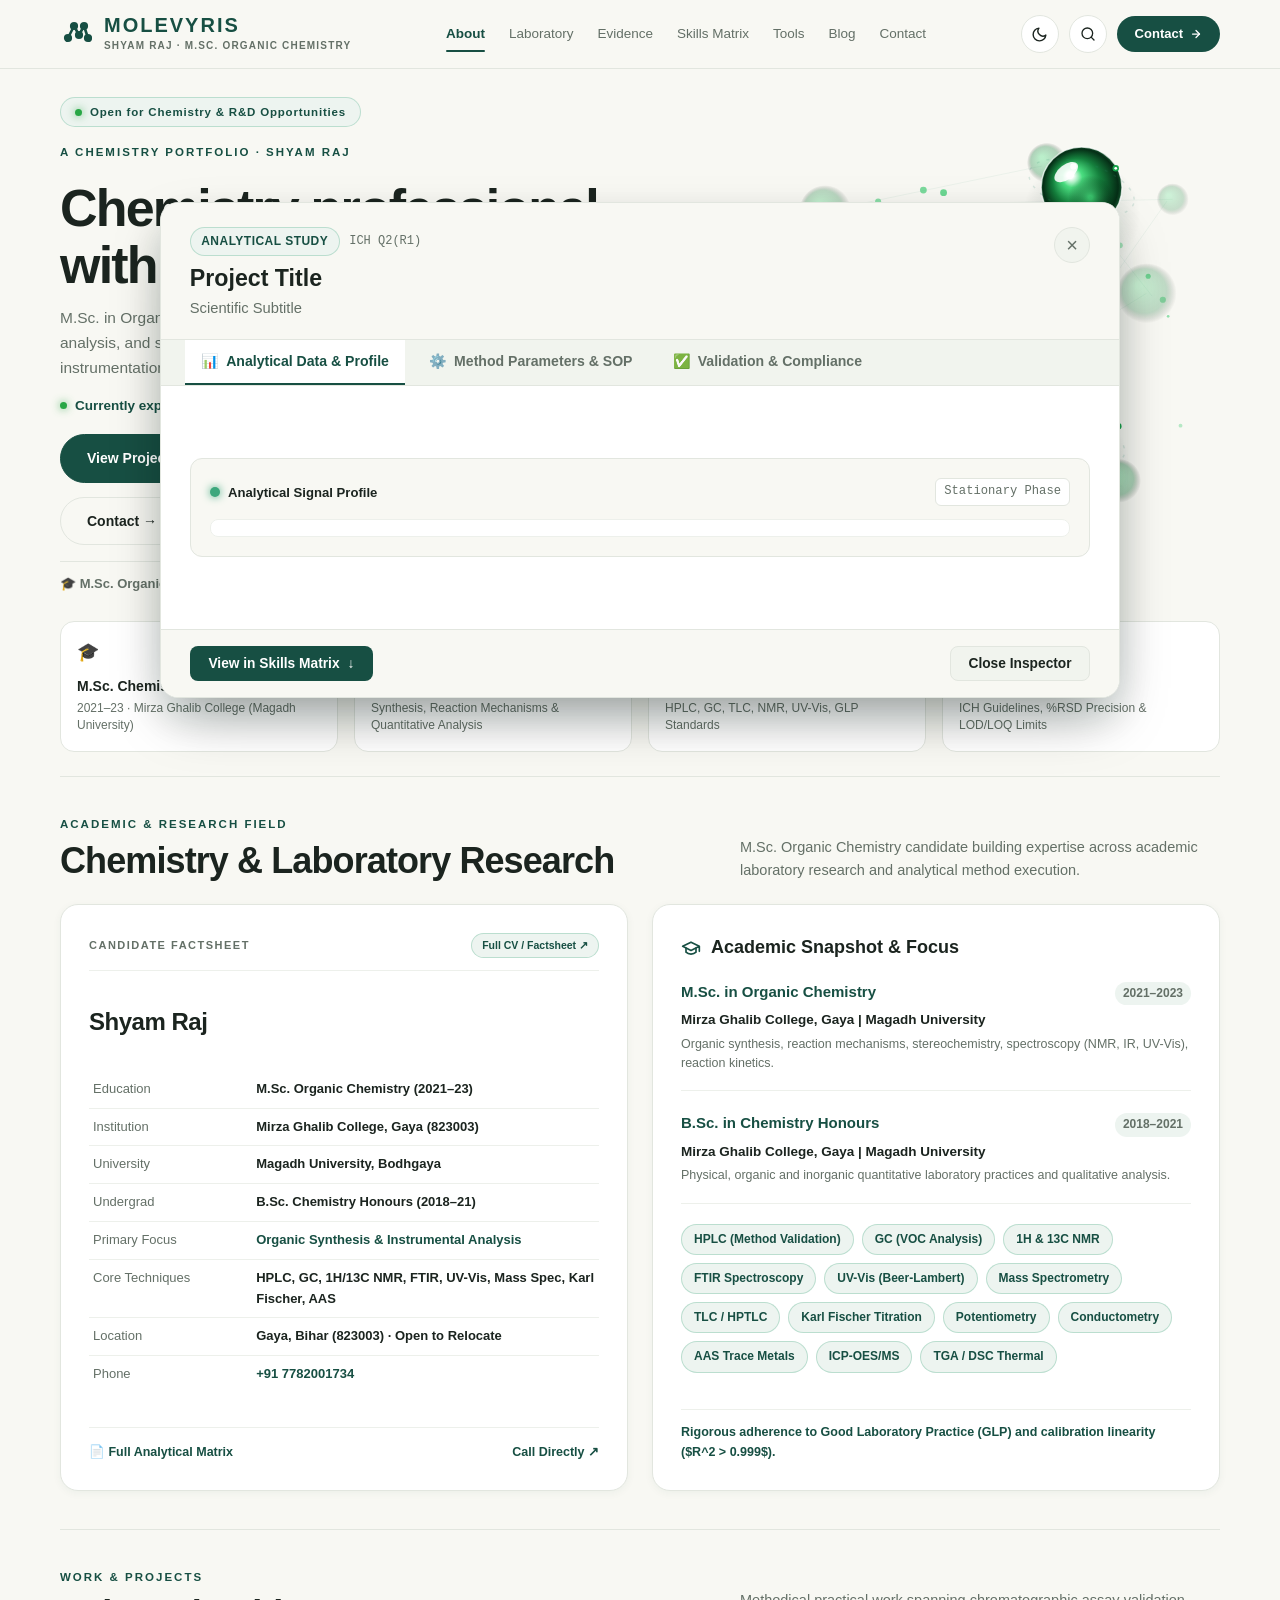
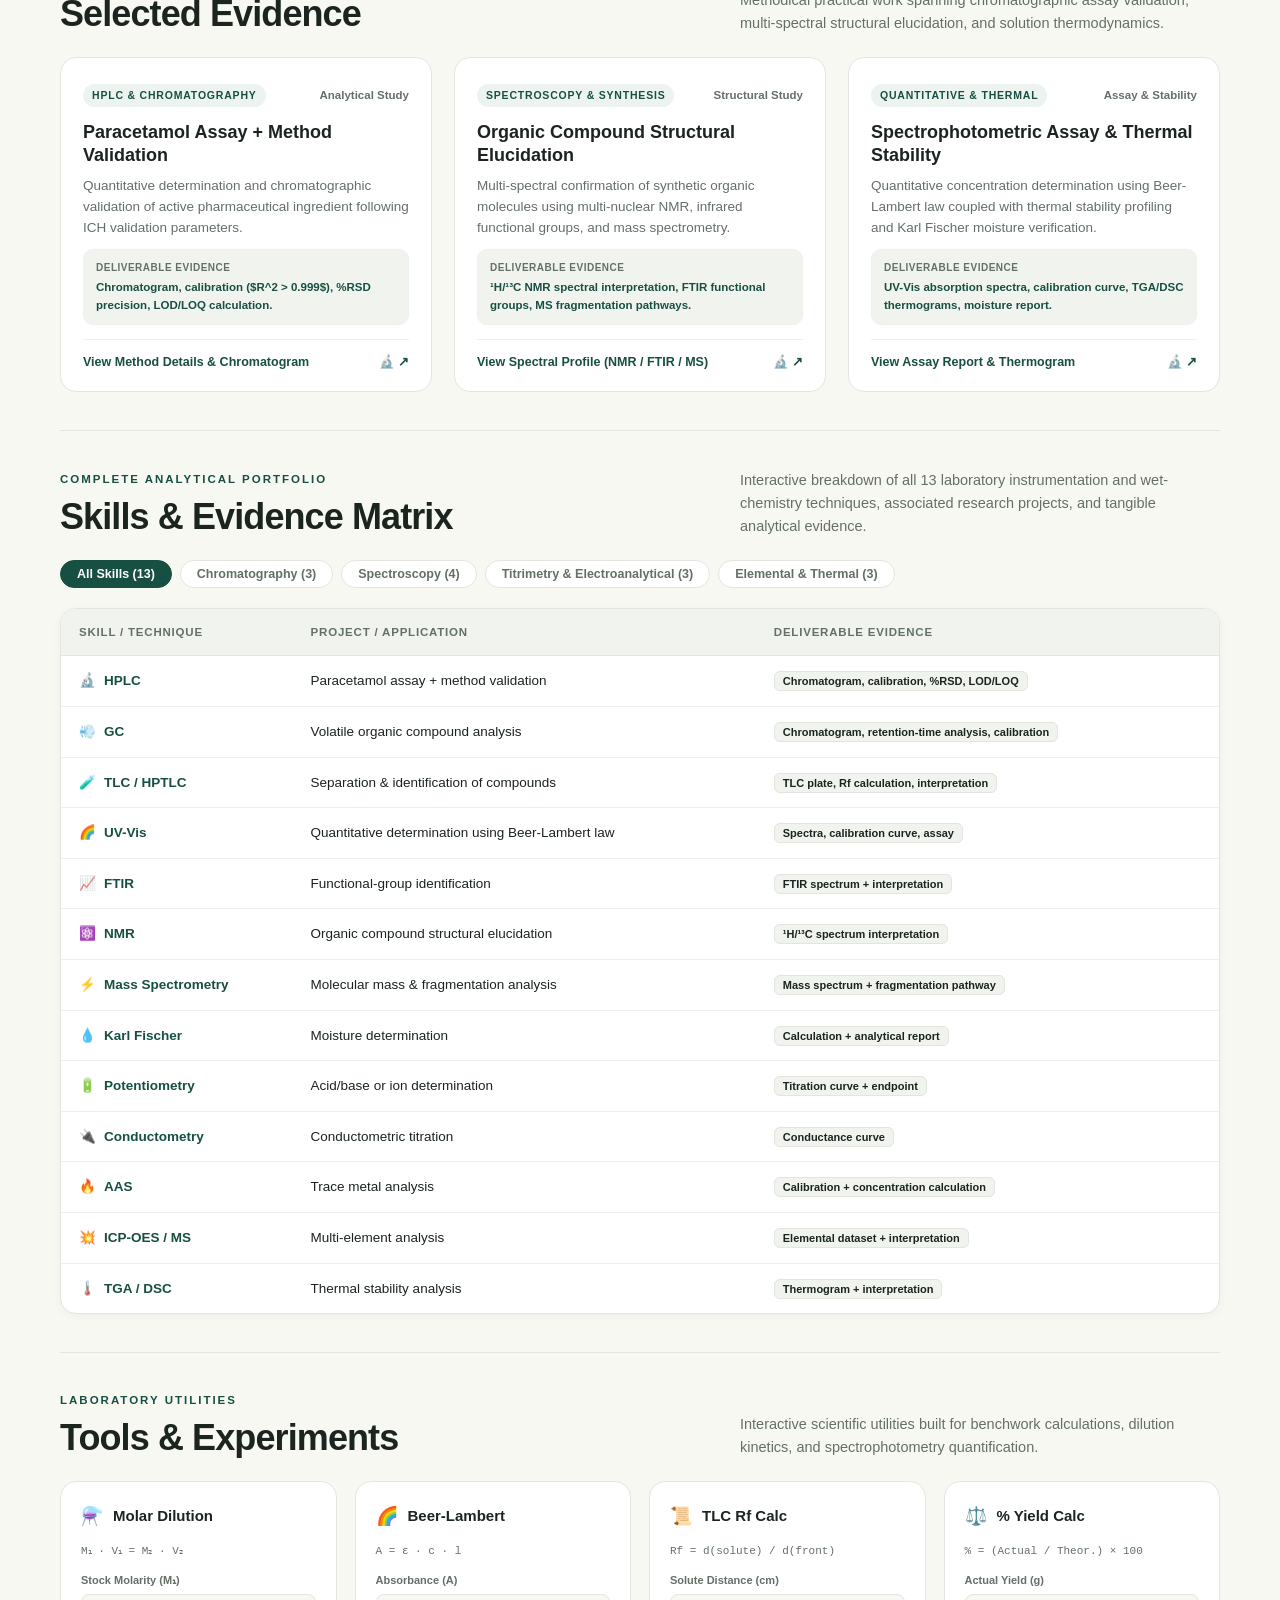
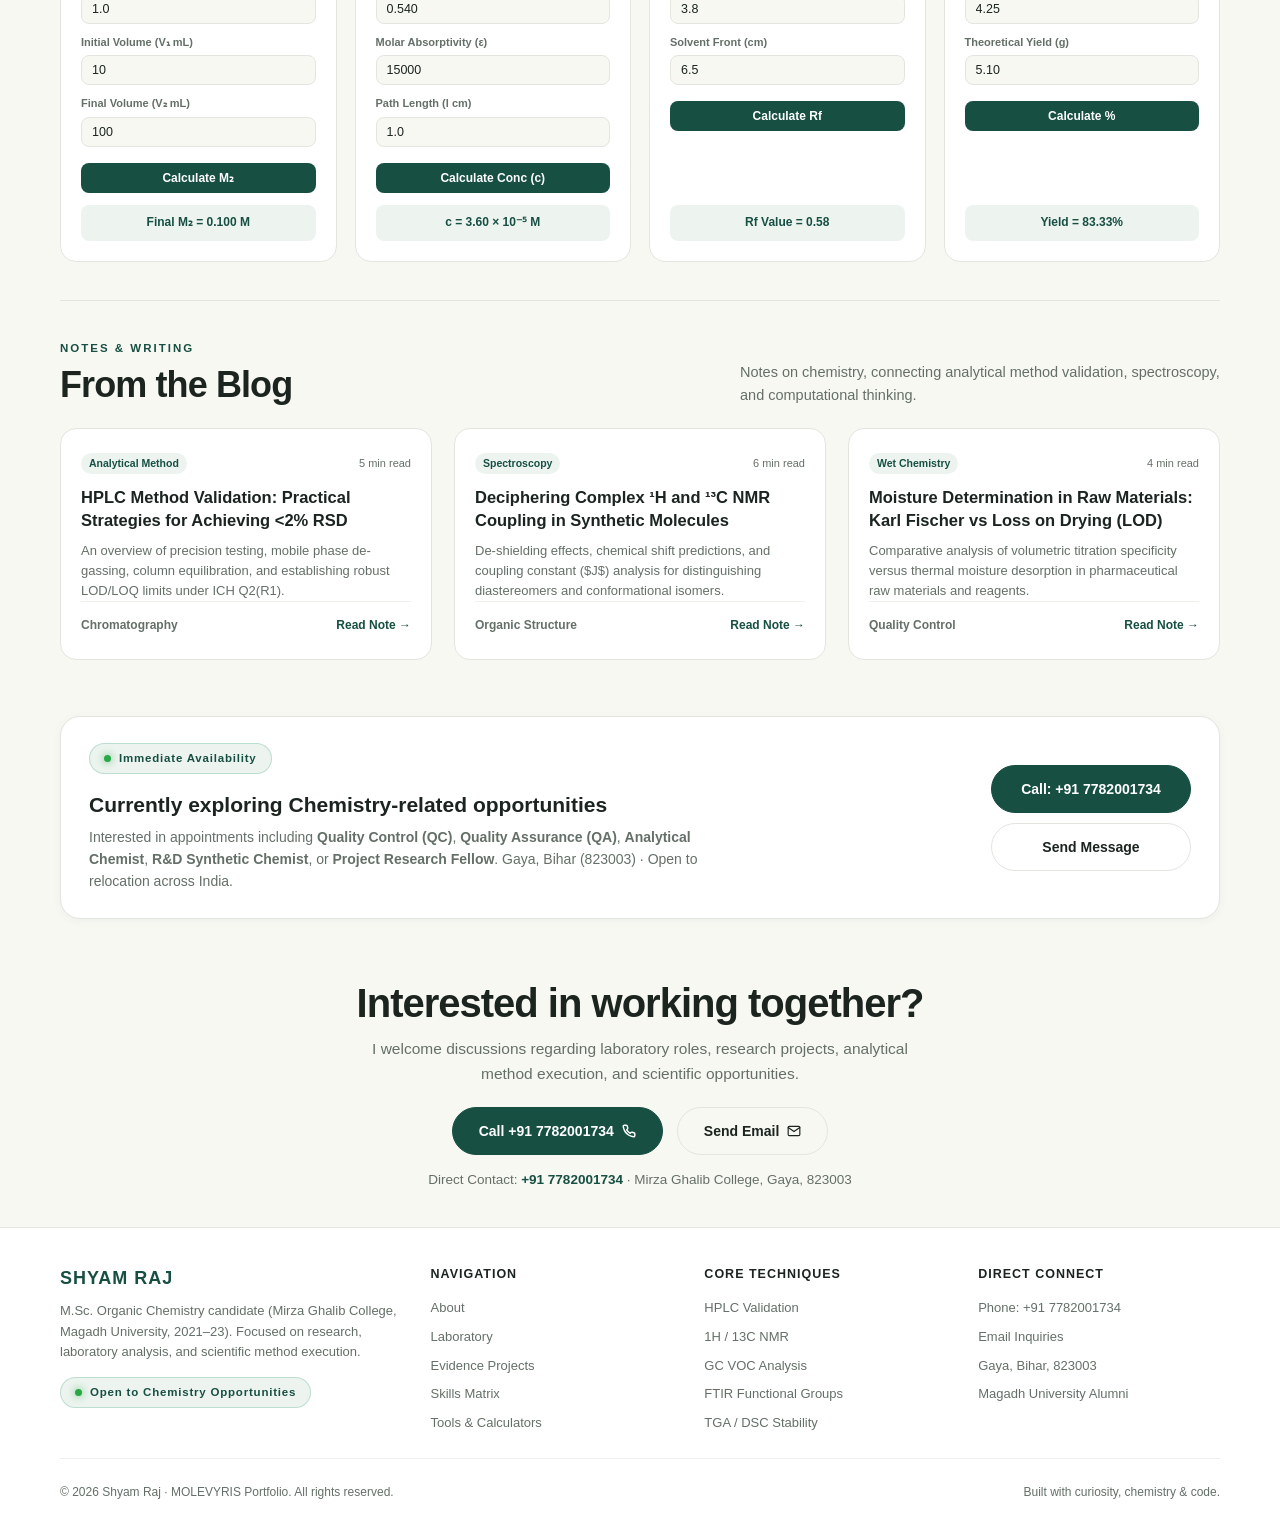
==== commit 298ef4f4: "feat: add interactive scientific evidence deep-dive modals" ====
--- a/index.html
+++ b/index.html
@@ -16,6 +16,7 @@
   <link rel="stylesheet" href="css/layout.css">
   <link rel="stylesheet" href="css/components.css">
   <link rel="stylesheet" href="css/molecule-3d.css">
+  <link rel="stylesheet" href="css/evidence-modal.css">
 </head>
 
 <body>
@@ -356,10 +357,10 @@
                 Chromatogram, calibration ($R^2 &gt; 0.999$), %RSD precision, LOD/LOQ calculation.
               </div>
             </div>
-            <a href="#matrix" class="project-action">
-              <span>View Method Details</span>
-              <span>↗</span>
-            </a>
+            <button type="button" class="project-action open-evidence-btn" data-project-id="hplc-assay">
+              <span>View Method Details &amp; Chromatogram</span>
+              <span>&#128300; &#8599;</span>
+            </button>
           </article>
 
           <!-- Project 2: Organic Structural Elucidation -->
@@ -379,10 +380,10 @@
                 ¹H/¹³C NMR spectral interpretation, FTIR functional groups, MS fragmentation pathways.
               </div>
             </div>
-            <a href="#matrix" class="project-action">
-              <span>View Spectral Profile</span>
-              <span>↗</span>
-            </a>
+            <button type="button" class="project-action open-evidence-btn" data-project-id="organic-elucidation">
+              <span>View Spectral Profile (NMR / FTIR / MS)</span>
+              <span>&#128300; &#8599;</span>
+            </button>
           </article>
 
           <!-- Project 3: UV-Vis & Thermal Analysis -->
@@ -402,10 +403,10 @@
                 UV-Vis absorption spectra, calibration curve, TGA/DSC thermograms, moisture report.
               </div>
             </div>
-            <a href="#matrix" class="project-action">
-              <span>View Assay Report</span>
-              <span>↗</span>
-            </a>
+            <button type="button" class="project-action open-evidence-btn" data-project-id="uv-thermal">
+              <span>View Assay Report &amp; Thermogram</span>
+              <span>&#128300; &#8599;</span>
+            </button>
           </article>
         </div>
       </section>
@@ -871,6 +872,7 @@
   <script src="js/search.js"></script>
   <script src="js/calculators.js"></script>
   <script src="js/molecule-3d.js"></script>
+  <script src="js/evidence-modal.js"></script>
 </body>
 
 </html>
--- a/css/evidence-modal.css
+++ b/css/evidence-modal.css
@@ -0,0 +1,494 @@
+/* ==========================================================================
+   MOLEVYRIS — Scientific Evidence Deep-Dive Modal Styles
+   Interactive Laboratory Data & Analytical Validation Inspector
+   ========================================================================== */
+
+.evidence-modal {
+  border: 1px solid var(--line);
+  border-radius: 18px;
+  background: var(--paper-card);
+  color: var(--ink);
+  padding: 0;
+  max-width: 960px;
+  width: 92vw;
+  max-height: 88vh;
+  box-shadow: 0 25px 60px -15px rgba(0, 0, 0, 0.4), var(--shadow-lg);
+  overflow: hidden;
+  position: fixed;
+  inset: 0;
+  margin: auto;
+  z-index: 1100;
+  display: flex;
+  flex-direction: column;
+}
+
+/* Modal Open / Close Transition */
+.evidence-modal[open] {
+  animation: modalEnter 0.26s cubic-bezier(0.16, 1, 0.3, 1) forwards;
+}
+
+@keyframes modalEnter {
+  from {
+    opacity: 0;
+    transform: scale(0.96) translateY(12px);
+  }
+  to {
+    opacity: 1;
+    transform: scale(1) translateY(0);
+  }
+}
+
+/* Backdrop Blur */
+.evidence-modal::backdrop {
+  background: rgba(11, 20, 17, 0.72);
+  backdrop-filter: blur(8px);
+  -webkit-backdrop-filter: blur(8px);
+  transition: opacity 0.25s ease;
+}
+
+/* Modal Header */
+.modal-header {
+  padding: 1.5rem 1.8rem 1.2rem;
+  background: var(--paper);
+  border-bottom: 1px solid var(--line);
+  position: relative;
+  display: flex;
+  justify-content: space-between;
+  align-items: flex-start;
+  gap: 1.2rem;
+}
+
+.modal-header-info {
+  flex: 1;
+}
+
+.modal-meta-row {
+  display: flex;
+  align-items: center;
+  gap: 0.6rem;
+  margin-bottom: 0.5rem;
+  flex-wrap: wrap;
+}
+
+.modal-badge {
+  font-size: 0.75rem;
+  font-weight: 700;
+  letter-spacing: 0.04em;
+  text-transform: uppercase;
+  padding: 0.22rem 0.65rem;
+  border-radius: 20px;
+  background: var(--green-tint);
+  color: var(--green);
+  border: 1px solid var(--green-tint-border);
+}
+
+.modal-code-pill {
+  font-size: 0.75rem;
+  font-family: ui-monospace, SFMono-Regular, Menlo, Monaco, Consolas, monospace;
+  color: var(--muted);
+}
+
+.modal-title {
+  font-size: 1.45rem;
+  font-weight: 700;
+  color: var(--ink);
+  line-height: 1.25;
+  margin: 0 0 0.35rem;
+}
+
+.modal-subtitle {
+  font-size: 0.92rem;
+  color: var(--muted);
+  line-height: 1.45;
+  margin: 0;
+}
+
+.modal-close-btn {
+  background: var(--paper-alt);
+  border: 1px solid var(--line);
+  color: var(--muted);
+  width: 36px;
+  height: 36px;
+  border-radius: 50%;
+  display: inline-flex;
+  align-items: center;
+  justify-content: center;
+  cursor: pointer;
+  transition: all 0.15s ease;
+  font-size: 1.25rem;
+  line-height: 1;
+  flex-shrink: 0;
+}
+
+.modal-close-btn:hover {
+  background: var(--green-tint);
+  color: var(--green);
+  border-color: var(--green-tint-border);
+  transform: scale(1.05);
+}
+
+/* Modal Nav Tabs */
+.modal-nav-tabs {
+  display: flex;
+  background: var(--paper-alt);
+  border-bottom: 1px solid var(--line);
+  padding: 0 1.5rem;
+  overflow-x: auto;
+  gap: 0.5rem;
+}
+
+.modal-tab-btn {
+  background: transparent;
+  border: none;
+  border-bottom: 2px solid transparent;
+  padding: 0.85rem 1rem;
+  font-size: 0.88rem;
+  font-weight: 600;
+  color: var(--muted);
+  cursor: pointer;
+  white-space: nowrap;
+  transition: all 0.18s ease;
+  display: inline-flex;
+  align-items: center;
+  gap: 0.45rem;
+}
+
+.modal-tab-btn:hover {
+  color: var(--ink);
+}
+
+.modal-tab-btn.active {
+  color: var(--green);
+  border-bottom-color: var(--green);
+  background: var(--paper-card);
+}
+
+/* Modal Body */
+.modal-body {
+  padding: 1.6rem 1.8rem;
+  overflow-y: auto;
+  flex: 1;
+  display: flex;
+  flex-direction: column;
+  gap: 1.5rem;
+  background: var(--paper-card);
+}
+
+.tab-pane {
+  display: none;
+  animation: tabFadeIn 0.2s ease forwards;
+}
+
+.tab-pane.active {
+  display: block;
+}
+
+@keyframes tabFadeIn {
+  from {
+    opacity: 0;
+    transform: translateY(4px);
+  }
+  to {
+    opacity: 1;
+    transform: translateY(0);
+  }
+}
+
+/* Visual Container (Chromatogram / Spectrum SVG) */
+.evidence-visual-box {
+  background: var(--paper);
+  border: 1px solid var(--line);
+  border-radius: 12px;
+  padding: 1.2rem;
+  position: relative;
+  overflow: hidden;
+  margin-bottom: 1.4rem;
+}
+
+.evidence-visual-header {
+  display: flex;
+  justify-content: space-between;
+  align-items: center;
+  margin-bottom: 0.8rem;
+}
+
+.visual-legend {
+  font-size: 0.82rem;
+  font-weight: 600;
+  color: var(--ink);
+  display: flex;
+  align-items: center;
+  gap: 0.5rem;
+}
+
+.visual-dot {
+  width: 10px;
+  height: 10px;
+  border-radius: 50%;
+  background: var(--green-emerald);
+  display: inline-block;
+  box-shadow: 0 0 8px var(--green-emerald);
+}
+
+.visual-param-tag {
+  font-size: 0.76rem;
+  font-family: ui-monospace, SFMono-Regular, monospace;
+  background: var(--paper-card);
+  padding: 0.2rem 0.5rem;
+  border-radius: 6px;
+  border: 1px solid var(--line);
+  color: var(--muted);
+}
+
+.svg-chart-wrapper {
+  width: 100%;
+  overflow-x: auto;
+  border-radius: 8px;
+  background: var(--paper-card);
+  border: 1px solid var(--line-subtle);
+  padding: 0.5rem;
+}
+
+.svg-chart-wrapper svg {
+  width: 100%;
+  height: auto;
+  min-height: 200px;
+  display: block;
+}
+
+/* KPI Highlights Grid */
+.kpi-stat-grid {
+  display: grid;
+  grid-template-columns: repeat(auto-fit, minmax(180px, 1fr));
+  gap: 0.9rem;
+  margin-bottom: 1.4rem;
+}
+
+.kpi-stat-card {
+  background: var(--paper);
+  border: 1px solid var(--line);
+  border-radius: 10px;
+  padding: 0.9rem 1.1rem;
+  display: flex;
+  flex-direction: column;
+  gap: 0.25rem;
+}
+
+.kpi-label {
+  font-size: 0.78rem;
+  color: var(--muted);
+  font-weight: 600;
+  text-transform: uppercase;
+  letter-spacing: 0.03em;
+}
+
+.kpi-value {
+  font-size: 1.35rem;
+  font-weight: 700;
+  color: var(--ink);
+  font-family: ui-monospace, SFMono-Regular, monospace;
+}
+
+.kpi-status {
+  font-size: 0.76rem;
+  color: var(--green-emerald);
+  font-weight: 600;
+  display: flex;
+  align-items: center;
+  gap: 0.3rem;
+}
+
+/* Scientific Details Table inside Modal */
+.evidence-table-wrap {
+  border: 1px solid var(--line);
+  border-radius: 10px;
+  overflow: hidden;
+  background: var(--paper-card);
+  margin-bottom: 1.2rem;
+}
+
+.evidence-table {
+  width: 100%;
+  border-collapse: collapse;
+  font-size: 0.88rem;
+  text-align: left;
+}
+
+.evidence-table th {
+  background: var(--paper-alt);
+  padding: 0.7rem 1rem;
+  color: var(--ink);
+  font-weight: 600;
+  font-size: 0.82rem;
+  text-transform: uppercase;
+  letter-spacing: 0.03em;
+  border-bottom: 1px solid var(--line);
+}
+
+.evidence-table td {
+  padding: 0.75rem 1rem;
+  border-bottom: 1px solid var(--line-subtle);
+  color: var(--ink);
+  vertical-align: middle;
+}
+
+.evidence-table tr:last-child td {
+  border-bottom: none;
+}
+
+.evidence-table tr:hover td {
+  background: var(--paper-alt);
+}
+
+.table-code {
+  font-family: ui-monospace, SFMono-Regular, monospace;
+  font-size: 0.82rem;
+  color: var(--green);
+  font-weight: 600;
+}
+
+/* SOP Checklist Box */
+.sop-checklist-card {
+  background: var(--paper);
+  border: 1px solid var(--line);
+  border-radius: 12px;
+  padding: 1.2rem 1.4rem;
+}
+
+.sop-checklist-card h4 {
+  margin: 0 0 0.8rem;
+  font-size: 0.96rem;
+  font-weight: 700;
+  color: var(--ink);
+  display: flex;
+  align-items: center;
+  gap: 0.5rem;
+}
+
+.sop-list {
+  list-style: none;
+  padding: 0;
+  margin: 0;
+  display: flex;
+  flex-direction: column;
+  gap: 0.6rem;
+}
+
+.sop-item {
+  display: flex;
+  align-items: flex-start;
+  gap: 0.6rem;
+  font-size: 0.88rem;
+  color: var(--ink);
+  line-height: 1.4;
+}
+
+.sop-check-icon {
+  color: var(--green-emerald);
+  font-weight: bold;
+  font-size: 1rem;
+  line-height: 1.2;
+}
+
+/* Modal Footer */
+.modal-footer {
+  padding: 1rem 1.8rem;
+  background: var(--paper);
+  border-top: 1px solid var(--line);
+  display: flex;
+  justify-content: space-between;
+  align-items: center;
+  gap: 1rem;
+  flex-wrap: wrap;
+}
+
+.modal-footer-left {
+  display: flex;
+  align-items: center;
+  gap: 0.6rem;
+}
+
+.modal-matrix-btn {
+  background: var(--green);
+  color: #ffffff;
+  border: 1px solid transparent;
+  padding: 0.55rem 1.1rem;
+  border-radius: 8px;
+  font-size: 0.86rem;
+  font-weight: 600;
+  cursor: pointer;
+  display: inline-flex;
+  align-items: center;
+  gap: 0.5rem;
+  transition: all 0.15s ease;
+}
+
+.modal-matrix-btn:hover {
+  background: var(--green-deep);
+  transform: translateY(-1px);
+}
+
+.modal-dismiss-btn {
+  background: var(--paper-alt);
+  color: var(--ink);
+  border: 1px solid var(--line);
+  padding: 0.55rem 1.1rem;
+  border-radius: 8px;
+  font-size: 0.86rem;
+  font-weight: 600;
+  cursor: pointer;
+  transition: all 0.15s ease;
+}
+
+.modal-dismiss-btn:hover {
+  background: var(--paper-card);
+  border-color: var(--muted);
+}
+
+/* Responsive Breakpoints */
+@media (max-width: 768px) {
+  .evidence-modal {
+    width: 96vw;
+    max-height: 94vh;
+    border-radius: 14px;
+  }
+
+  .modal-header {
+    padding: 1.2rem 1.2rem 1rem;
+  }
+
+  .modal-title {
+    font-size: 1.2rem;
+  }
+
+  .modal-body {
+    padding: 1.2rem;
+  }
+
+  .modal-footer {
+    padding: 0.9rem 1.2rem;
+  }
+
+  .kpi-stat-grid {
+    grid-template-columns: 1fr 1fr;
+  }
+}
+
+/* Button Reset for .project-action */
+button.project-action {
+  width: 100%;
+  background: transparent;
+  border-left: none;
+  border-right: none;
+  border-bottom: none;
+  border-top: 1px solid var(--line-subtle);
+  cursor: pointer;
+  font-family: inherit;
+  text-align: left;
+  transition: all 0.15s ease;
+}
+
+button.project-action:hover {
+  color: var(--green-light);
+  transform: translateX(2px);
+}
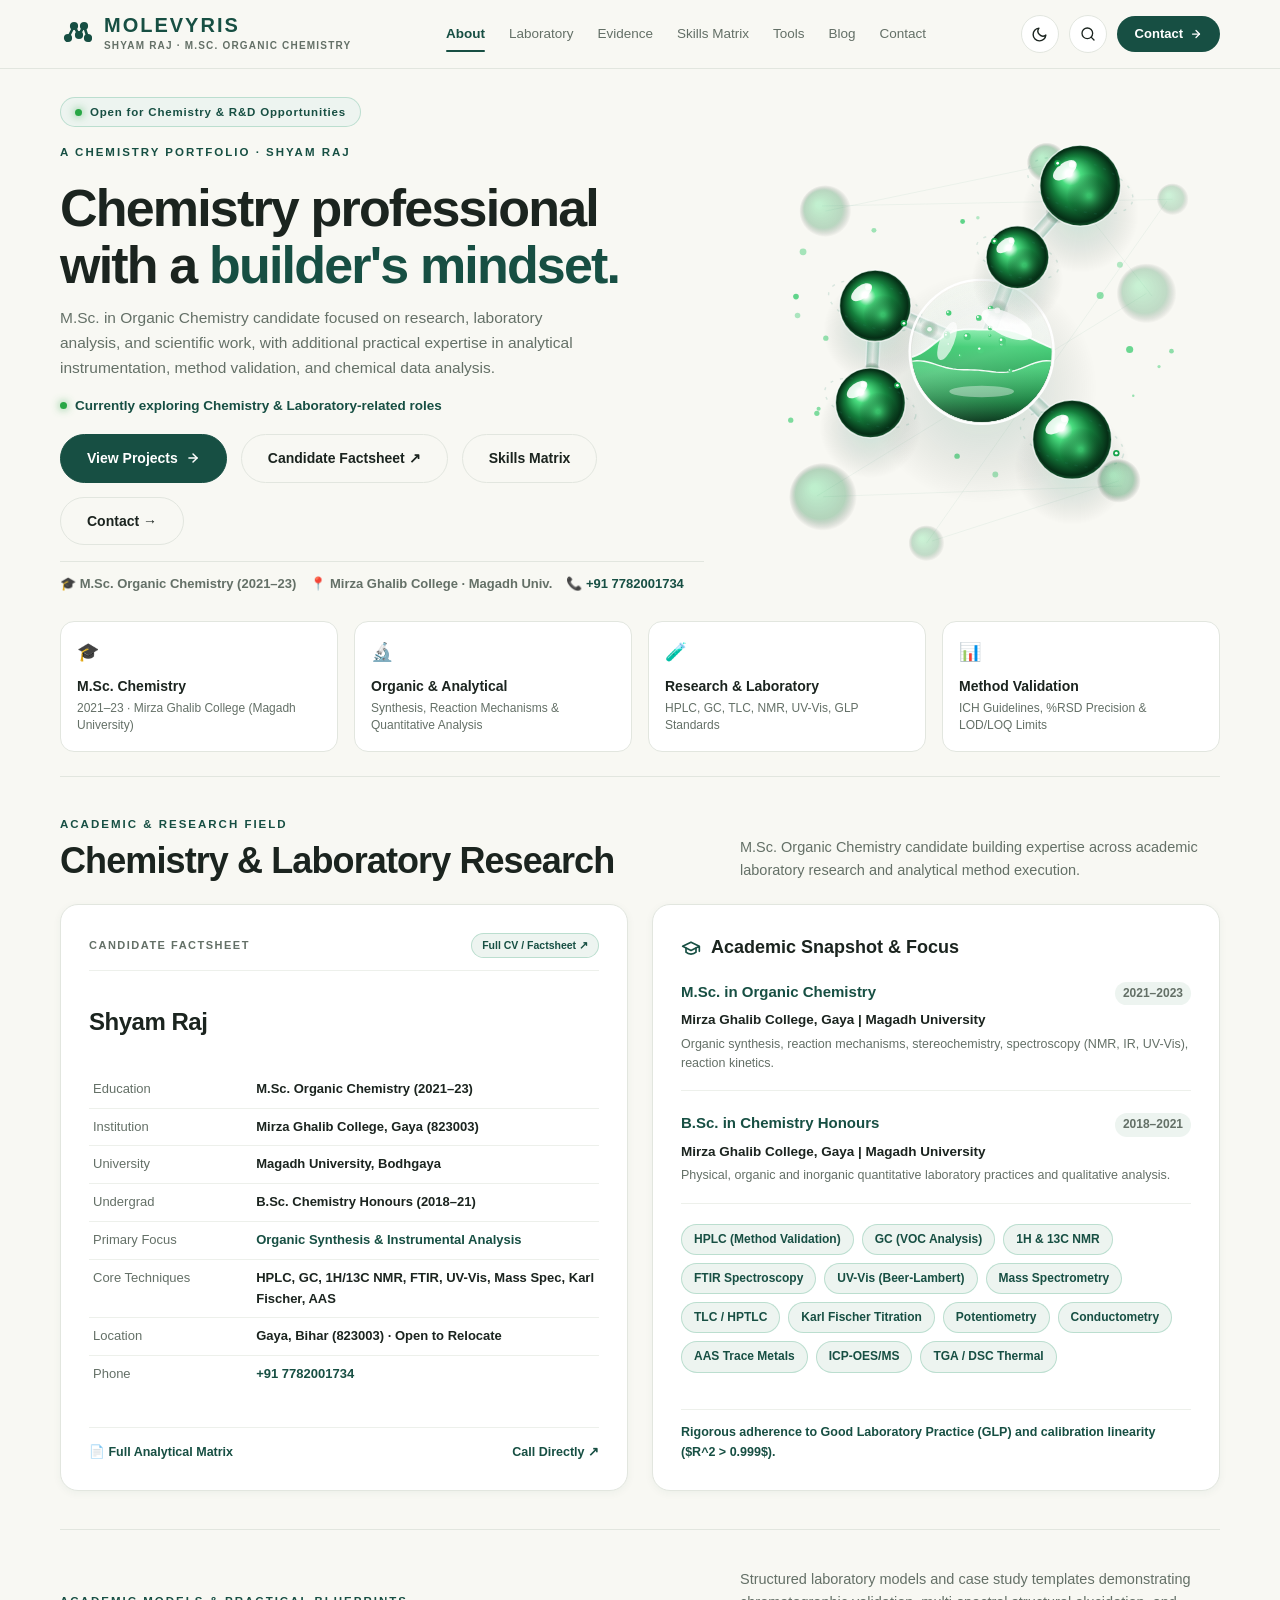
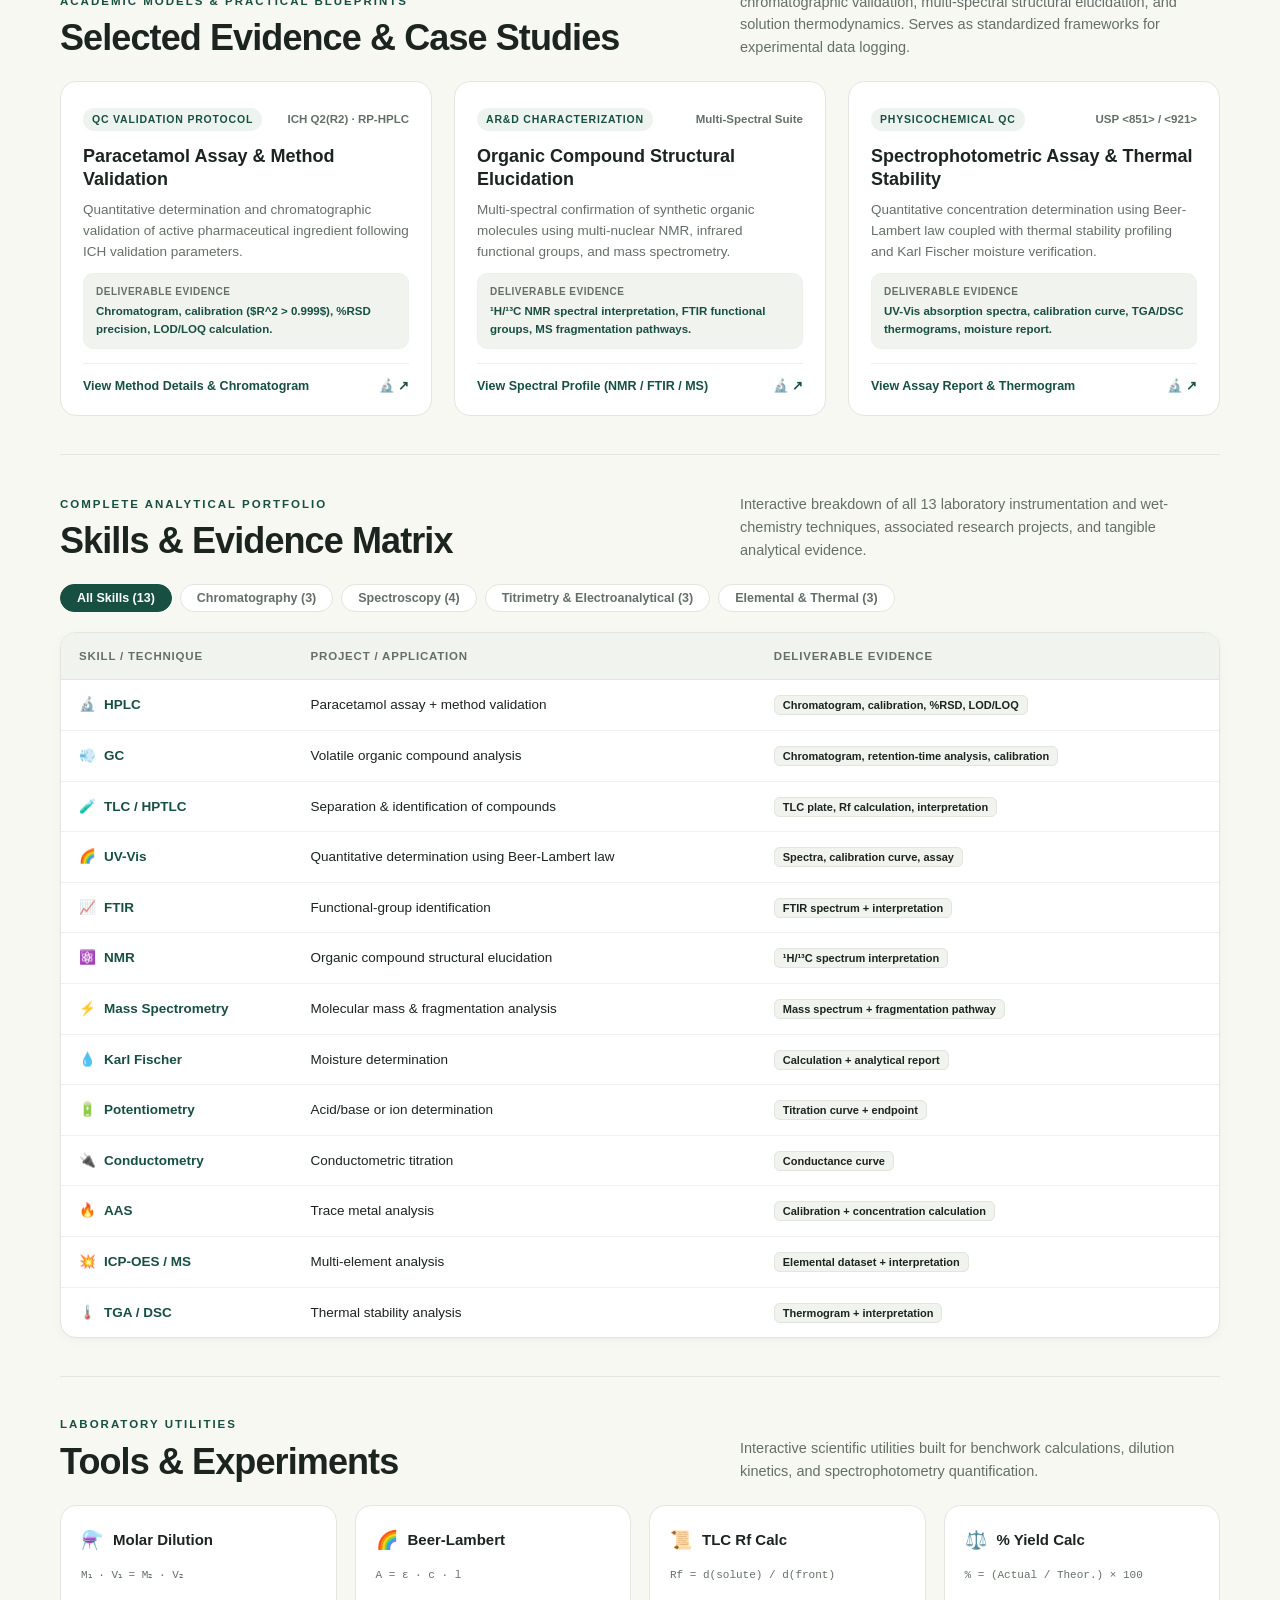
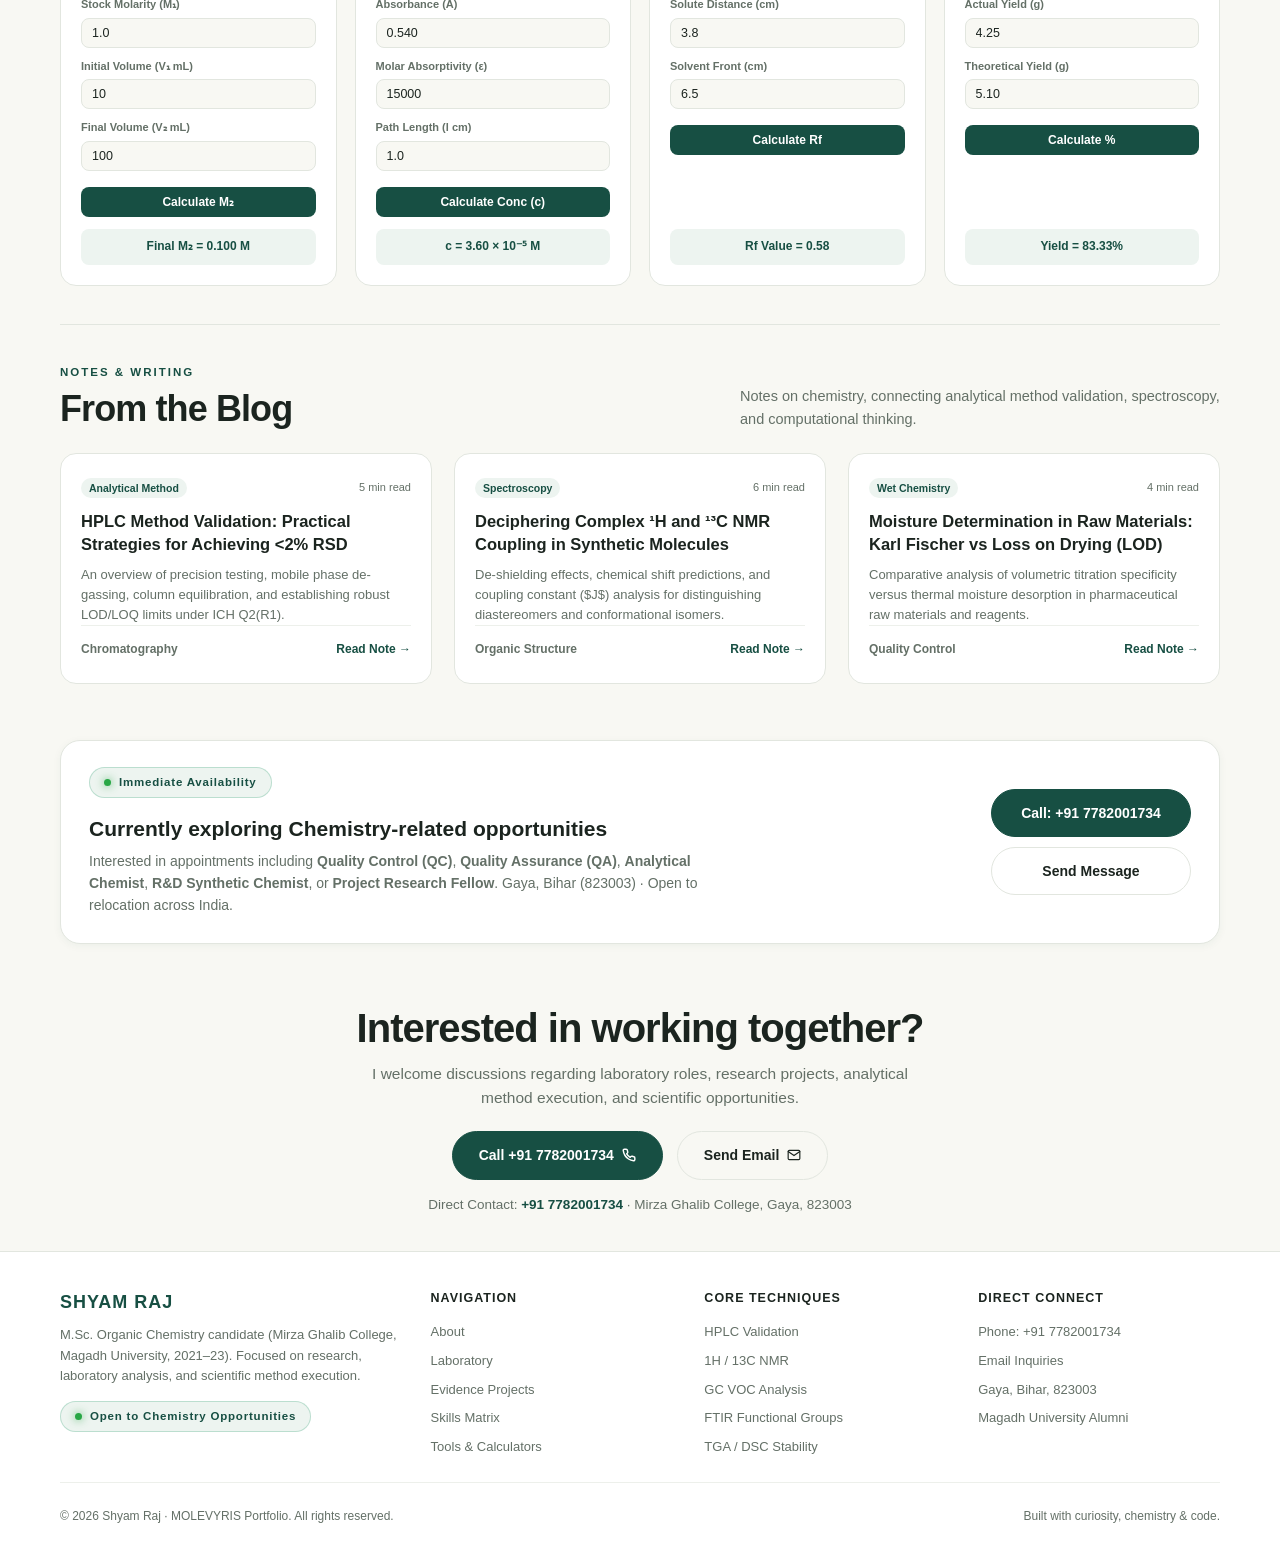
==== commit ca634bec: "feat: implement pharmaceutical-grade ICH Q2(R2) validation protocols and SST blueprints" ====
--- a/index.html
+++ b/index.html
@@ -330,12 +330,12 @@
       <section class="content-section" id="evidence">
         <div class="section-heading">
           <div>
-            <p class="eyebrow">Work & Projects</p>
-            <h2>Selected Evidence</h2>
+            <p class="eyebrow">Academic Models &amp; Practical Blueprints</p>
+            <h2>Selected Evidence &amp; Case Studies</h2>
           </div>
           <p class="section-intro">
-            Methodical practical work spanning chromatographic assay validation, multi-spectral structural elucidation,
-            and solution thermodynamics.
+            Structured laboratory models and case study templates demonstrating chromatographic validation, multi-spectral structural elucidation,
+            and solution thermodynamics. Serves as standardized frameworks for experimental data logging.
           </p>
         </div>
 
@@ -344,10 +344,10 @@
           <article class="project" data-title="HPLC Paracetamol Assay Method Validation Chromatogram">
             <div>
               <div class="project-tag-row">
-                <span class="project-badge">HPLC & Chromatography</span>
-                <span class="project-year">Analytical Study</span>
-              </div>
-              <h3>Paracetamol Assay + Method Validation</h3>
+                <span class="project-badge">QC Validation Protocol</span>
+                <span class="project-year">ICH Q2(R2) &middot; RP-HPLC</span>
+              </div>
+              <h3>Paracetamol Assay &amp; Method Validation</h3>
               <p>
                 Quantitative determination and chromatographic validation of active pharmaceutical ingredient following
                 ICH validation parameters.
@@ -367,8 +367,8 @@
           <article class="project" data-title="NMR FTIR Mass Spectrometry Organic Structure Elucidation">
             <div>
               <div class="project-tag-row">
-                <span class="project-badge">Spectroscopy & Synthesis</span>
-                <span class="project-year">Structural Study</span>
+                <span class="project-badge">AR&amp;D Characterization</span>
+                <span class="project-year">Multi-Spectral Suite</span>
               </div>
               <h3>Organic Compound Structural Elucidation</h3>
               <p>
@@ -390,10 +390,10 @@
           <article class="project" data-title="UV-Vis Beer Lambert Law TGA DSC Thermal Analysis Karl Fischer">
             <div>
               <div class="project-tag-row">
-                <span class="project-badge">Quantitative & Thermal</span>
-                <span class="project-year">Assay & Stability</span>
-              </div>
-              <h3>Spectrophotometric Assay & Thermal Stability</h3>
+                <span class="project-badge">Physicochemical QC</span>
+                <span class="project-year">USP &lt;851&gt; / &lt;921&gt;</span>
+              </div>
+              <h3>Spectrophotometric Assay &amp; Thermal Stability</h3>
               <p>
                 Quantitative concentration determination using Beer-Lambert law coupled with thermal stability profiling
                 and Karl Fischer moisture verification.
--- a/css/evidence-modal.css
+++ b/css/evidence-modal.css
@@ -1,36 +1,42 @@
 /* ==========================================================================
    MOLEVYRIS — Scientific Evidence Deep-Dive Modal Styles
-   Interactive Laboratory Data & Analytical Validation Inspector
+   Standardized Pharmaceutical Quality Control & Method Validation Framework
+   Complies with ICH Q2(R2), USP <621>, USP <851>, and ALCOA+ Data Integrity
    ========================================================================== */
 
-.evidence-modal {
-  border: 1px solid var(--line);
-  border-radius: 18px;
+/* 1. Modal Dialog Container — Hidden by default */
+dialog.evidence-modal {
+  display: none;
+}
+
+dialog.evidence-modal:not([open]) {
+  display: none !important;
+}
+
+dialog.evidence-modal[open] {
+  display: flex !important;
+  flex-direction: column;
+  border: 1px solid var(--line);
+  border-radius: 16px;
   background: var(--paper-card);
   color: var(--ink);
   padding: 0;
-  max-width: 960px;
-  width: 92vw;
-  max-height: 88vh;
-  box-shadow: 0 25px 60px -15px rgba(0, 0, 0, 0.4), var(--shadow-lg);
+  max-width: 1040px;
+  width: 94vw;
+  max-height: 90vh;
+  box-shadow: 0 30px 70px -15px rgba(0, 0, 0, 0.45), var(--shadow-lg);
   overflow: hidden;
   position: fixed;
   inset: 0;
   margin: auto;
-  z-index: 1100;
-  display: flex;
-  flex-direction: column;
-}
-
-/* Modal Open / Close Transition */
-.evidence-modal[open] {
-  animation: modalEnter 0.26s cubic-bezier(0.16, 1, 0.3, 1) forwards;
+  z-index: 9999;
+  animation: modalEnter 0.22s cubic-bezier(0.16, 1, 0.3, 1) forwards;
 }
 
 @keyframes modalEnter {
   from {
     opacity: 0;
-    transform: scale(0.96) translateY(12px);
+    transform: scale(0.97) translateY(10px);
   }
   to {
     opacity: 1;
@@ -38,17 +44,61 @@
   }
 }
 
-/* Backdrop Blur */
-.evidence-modal::backdrop {
-  background: rgba(11, 20, 17, 0.72);
+/* 2. Frosted Backdrop */
+dialog.evidence-modal::backdrop {
+  background: rgba(11, 20, 17, 0.78);
   backdrop-filter: blur(8px);
   -webkit-backdrop-filter: blur(8px);
-  transition: opacity 0.25s ease;
-}
-
-/* Modal Header */
+}
+
+/* 3. Pharmaceutical Document Control Header */
+.doc-control-bar {
+  background: var(--paper-alt);
+  padding: 0.45rem 1.8rem;
+  border-bottom: 1px solid var(--line);
+  display: flex;
+  justify-content: space-between;
+  align-items: center;
+  font-size: 0.72rem;
+  font-family: ui-monospace, SFMono-Regular, Menlo, Monaco, Consolas, monospace;
+  color: var(--muted);
+  flex-wrap: wrap;
+  gap: 0.5rem;
+}
+
+.doc-control-left {
+  display: flex;
+  align-items: center;
+  gap: 0.8rem;
+}
+
+.doc-stamp {
+  font-weight: 700;
+  letter-spacing: 0.05em;
+  color: var(--green);
+  background: var(--green-tint);
+  padding: 0.15rem 0.5rem;
+  border-radius: 4px;
+  border: 1px solid var(--green-tint-border);
+}
+
+.doc-control-right {
+  display: flex;
+  align-items: center;
+  gap: 0.6rem;
+}
+
+.doc-integrity-pill {
+  color: var(--green-emerald);
+  font-weight: 600;
+  display: inline-flex;
+  align-items: center;
+  gap: 0.3rem;
+}
+
+/* 4. Modal Header */
 .modal-header {
-  padding: 1.5rem 1.8rem 1.2rem;
+  padding: 1.2rem 1.8rem 1rem;
   background: var(--paper);
   border-bottom: 1px solid var(--line);
   position: relative;
@@ -66,38 +116,54 @@
   display: flex;
   align-items: center;
   gap: 0.6rem;
-  margin-bottom: 0.5rem;
+  margin-bottom: 0.4rem;
   flex-wrap: wrap;
 }
 
 .modal-badge {
-  font-size: 0.75rem;
+  font-size: 0.74rem;
   font-weight: 700;
   letter-spacing: 0.04em;
   text-transform: uppercase;
-  padding: 0.22rem 0.65rem;
+  padding: 0.2rem 0.65rem;
   border-radius: 20px;
   background: var(--green-tint);
   color: var(--green);
   border: 1px solid var(--green-tint-border);
 }
 
+.modal-sample-tag {
+  font-size: 0.72rem;
+  font-weight: 600;
+  padding: 0.2rem 0.55rem;
+  border-radius: 6px;
+  background: rgba(234, 179, 8, 0.12);
+  color: #b45309;
+  border: 1px solid rgba(234, 179, 8, 0.28);
+}
+
+[data-theme="dark"] .modal-sample-tag {
+  background: rgba(234, 179, 8, 0.18);
+  color: #facc15;
+  border-color: rgba(234, 179, 8, 0.35);
+}
+
 .modal-code-pill {
-  font-size: 0.75rem;
+  font-size: 0.74rem;
   font-family: ui-monospace, SFMono-Regular, Menlo, Monaco, Consolas, monospace;
   color: var(--muted);
 }
 
 .modal-title {
-  font-size: 1.45rem;
+  font-size: 1.4rem;
   font-weight: 700;
   color: var(--ink);
   line-height: 1.25;
-  margin: 0 0 0.35rem;
+  margin: 0 0 0.3rem;
 }
 
 .modal-subtitle {
-  font-size: 0.92rem;
+  font-size: 0.88rem;
   color: var(--muted);
   line-height: 1.45;
   margin: 0;
@@ -115,7 +181,7 @@
   justify-content: center;
   cursor: pointer;
   transition: all 0.15s ease;
-  font-size: 1.25rem;
+  font-size: 1.35rem;
   line-height: 1;
   flex-shrink: 0;
 }
@@ -127,22 +193,22 @@
   transform: scale(1.05);
 }
 
-/* Modal Nav Tabs */
+/* 5. Modal Nav Tabs (4 Tabs) */
 .modal-nav-tabs {
   display: flex;
   background: var(--paper-alt);
   border-bottom: 1px solid var(--line);
   padding: 0 1.5rem;
   overflow-x: auto;
-  gap: 0.5rem;
+  gap: 0.4rem;
 }
 
 .modal-tab-btn {
   background: transparent;
   border: none;
   border-bottom: 2px solid transparent;
-  padding: 0.85rem 1rem;
-  font-size: 0.88rem;
+  padding: 0.8rem 1rem;
+  font-size: 0.84rem;
   font-weight: 600;
   color: var(--muted);
   cursor: pointer;
@@ -163,15 +229,38 @@
   background: var(--paper-card);
 }
 
-/* Modal Body */
+/* 6. Modal Body */
 .modal-body {
-  padding: 1.6rem 1.8rem;
+  padding: 1.4rem 1.8rem;
   overflow-y: auto;
   flex: 1;
   display: flex;
   flex-direction: column;
-  gap: 1.5rem;
-  background: var(--paper-card);
+  gap: 1.3rem;
+  background: var(--paper-card);
+}
+
+/* Academic Blueprint Notice Banner */
+.sample-notice-banner {
+  display: flex;
+  align-items: flex-start;
+  gap: 0.8rem;
+  padding: 0.85rem 1.15rem;
+  border-radius: 10px;
+  background: rgba(23, 79, 67, 0.05);
+  border: 1px solid var(--green-tint-border);
+  color: var(--ink);
+  font-size: 0.84rem;
+  line-height: 1.45;
+}
+
+[data-theme="dark"] .sample-notice-banner {
+  background: rgba(65, 184, 134, 0.08);
+}
+
+.sample-notice-icon {
+  font-size: 1.2rem;
+  line-height: 1.2;
 }
 
 .tab-pane {
@@ -194,7 +283,7 @@
   }
 }
 
-/* Visual Container (Chromatogram / Spectrum SVG) */
+/* 7. Visual Container */
 .evidence-visual-box {
   background: var(--paper);
   border: 1px solid var(--line);
@@ -202,7 +291,6 @@
   padding: 1.2rem;
   position: relative;
   overflow: hidden;
-  margin-bottom: 1.4rem;
 }
 
 .evidence-visual-header {
@@ -210,6 +298,8 @@
   justify-content: space-between;
   align-items: center;
   margin-bottom: 0.8rem;
+  flex-wrap: wrap;
+  gap: 0.5rem;
 }
 
 .visual-legend {
@@ -222,8 +312,8 @@
 }
 
 .visual-dot {
-  width: 10px;
-  height: 10px;
+  width: 9px;
+  height: 9px;
   border-radius: 50%;
   background: var(--green-emerald);
   display: inline-block;
@@ -231,10 +321,10 @@
 }
 
 .visual-param-tag {
-  font-size: 0.76rem;
+  font-size: 0.74rem;
   font-family: ui-monospace, SFMono-Regular, monospace;
   background: var(--paper-card);
-  padding: 0.2rem 0.5rem;
+  padding: 0.2rem 0.55rem;
   border-radius: 6px;
   border: 1px solid var(--line);
   color: var(--muted);
@@ -252,30 +342,29 @@
 .svg-chart-wrapper svg {
   width: 100%;
   height: auto;
-  min-height: 200px;
+  min-height: 190px;
   display: block;
 }
 
-/* KPI Highlights Grid */
+/* 8. KPI Highlights Grid */
 .kpi-stat-grid {
   display: grid;
   grid-template-columns: repeat(auto-fit, minmax(180px, 1fr));
-  gap: 0.9rem;
-  margin-bottom: 1.4rem;
+  gap: 0.85rem;
 }
 
 .kpi-stat-card {
   background: var(--paper);
   border: 1px solid var(--line);
   border-radius: 10px;
-  padding: 0.9rem 1.1rem;
+  padding: 0.85rem 1rem;
   display: flex;
   flex-direction: column;
   gap: 0.25rem;
 }
 
 .kpi-label {
-  font-size: 0.78rem;
+  font-size: 0.74rem;
   color: var(--muted);
   font-weight: 600;
   text-transform: uppercase;
@@ -283,14 +372,14 @@
 }
 
 .kpi-value {
-  font-size: 1.35rem;
+  font-size: 1.28rem;
   font-weight: 700;
   color: var(--ink);
   font-family: ui-monospace, SFMono-Regular, monospace;
 }
 
 .kpi-status {
-  font-size: 0.76rem;
+  font-size: 0.74rem;
   color: var(--green-emerald);
   font-weight: 600;
   display: flex;
@@ -298,19 +387,19 @@
   gap: 0.3rem;
 }
 
-/* Scientific Details Table inside Modal */
+/* 9. Scientific & Pharmaceutical Validation Matrix Table */
 .evidence-table-wrap {
   border: 1px solid var(--line);
   border-radius: 10px;
-  overflow: hidden;
-  background: var(--paper-card);
-  margin-bottom: 1.2rem;
+  overflow-x: auto;
+  background: var(--paper-card);
+  margin-bottom: 1.1rem;
 }
 
 .evidence-table {
   width: 100%;
   border-collapse: collapse;
-  font-size: 0.88rem;
+  font-size: 0.85rem;
   text-align: left;
 }
 
@@ -319,14 +408,15 @@
   padding: 0.7rem 1rem;
   color: var(--ink);
   font-weight: 600;
-  font-size: 0.82rem;
+  font-size: 0.78rem;
   text-transform: uppercase;
   letter-spacing: 0.03em;
   border-bottom: 1px solid var(--line);
+  white-space: nowrap;
 }
 
 .evidence-table td {
-  padding: 0.75rem 1rem;
+  padding: 0.72rem 1rem;
   border-bottom: 1px solid var(--line-subtle);
   color: var(--ink);
   vertical-align: middle;
@@ -347,7 +437,27 @@
   font-weight: 600;
 }
 
-/* SOP Checklist Box */
+/* Compliance Status Badge */
+.status-pill-pass {
+  display: inline-flex;
+  align-items: center;
+  gap: 0.35rem;
+  padding: 0.2rem 0.55rem;
+  border-radius: 12px;
+  background: rgba(60, 167, 124, 0.12);
+  color: var(--green);
+  border: 1px solid var(--green-tint-border);
+  font-size: 0.75rem;
+  font-weight: 700;
+  letter-spacing: 0.02em;
+}
+
+[data-theme="dark"] .status-pill-pass {
+  background: rgba(65, 184, 134, 0.16);
+  color: var(--green-light);
+}
+
+/* 10. SOP Checklist Box */
 .sop-checklist-card {
   background: var(--paper);
   border: 1px solid var(--line);
@@ -357,7 +467,7 @@
 
 .sop-checklist-card h4 {
   margin: 0 0 0.8rem;
-  font-size: 0.96rem;
+  font-size: 0.94rem;
   font-weight: 700;
   color: var(--ink);
   display: flex;
@@ -371,16 +481,16 @@
   margin: 0;
   display: flex;
   flex-direction: column;
-  gap: 0.6rem;
+  gap: 0.65rem;
 }
 
 .sop-item {
   display: flex;
   align-items: flex-start;
-  gap: 0.6rem;
-  font-size: 0.88rem;
-  color: var(--ink);
-  line-height: 1.4;
+  gap: 0.65rem;
+  font-size: 0.85rem;
+  color: var(--ink);
+  line-height: 1.45;
 }
 
 .sop-check-icon {
@@ -390,9 +500,46 @@
   line-height: 1.2;
 }
 
-/* Modal Footer */
+/* 11. Laboratory Data Replacement Guide Box (Tab 4) */
+.template-guide-box {
+  background: var(--paper-alt);
+  border: 1px solid var(--line);
+  border-radius: 12px;
+  padding: 1.2rem 1.4rem;
+  margin-bottom: 1.2rem;
+}
+
+.template-guide-box h4 {
+  margin: 0 0 0.5rem;
+  font-size: 0.95rem;
+  color: var(--ink);
+  display: flex;
+  align-items: center;
+  gap: 0.5rem;
+}
+
+.template-guide-box p {
+  margin: 0 0 0.9rem;
+  font-size: 0.85rem;
+  color: var(--muted);
+  line-height: 1.45;
+}
+
+.code-guide-snippet {
+  background: var(--paper-card);
+  border: 1px solid var(--line);
+  border-radius: 8px;
+  padding: 0.9rem 1.1rem;
+  font-family: ui-monospace, SFMono-Regular, monospace;
+  font-size: 0.8rem;
+  color: var(--ink);
+  overflow-x: auto;
+  line-height: 1.5;
+}
+
+/* 12. Modal Footer */
 .modal-footer {
-  padding: 1rem 1.8rem;
+  padding: 0.95rem 1.8rem;
   background: var(--paper);
   border-top: 1px solid var(--line);
   display: flex;
@@ -406,6 +553,7 @@
   display: flex;
   align-items: center;
   gap: 0.6rem;
+  flex-wrap: wrap;
 }
 
 .modal-matrix-btn {
@@ -414,7 +562,7 @@
   border: 1px solid transparent;
   padding: 0.55rem 1.1rem;
   border-radius: 8px;
-  font-size: 0.86rem;
+  font-size: 0.84rem;
   font-weight: 600;
   cursor: pointer;
   display: inline-flex;
@@ -428,13 +576,33 @@
   transform: translateY(-1px);
 }
 
+.modal-print-btn {
+  background: var(--paper-alt);
+  color: var(--ink);
+  border: 1px solid var(--line);
+  padding: 0.55rem 1rem;
+  border-radius: 8px;
+  font-size: 0.84rem;
+  font-weight: 600;
+  cursor: pointer;
+  display: inline-flex;
+  align-items: center;
+  gap: 0.45rem;
+  transition: all 0.15s ease;
+}
+
+.modal-print-btn:hover {
+  background: var(--paper-card);
+  border-color: var(--muted);
+}
+
 .modal-dismiss-btn {
   background: var(--paper-alt);
   color: var(--ink);
   border: 1px solid var(--line);
   padding: 0.55rem 1.1rem;
   border-radius: 8px;
-  font-size: 0.86rem;
+  font-size: 0.84rem;
   font-weight: 600;
   cursor: pointer;
   transition: all 0.15s ease;
@@ -445,36 +613,7 @@
   border-color: var(--muted);
 }
 
-/* Responsive Breakpoints */
-@media (max-width: 768px) {
-  .evidence-modal {
-    width: 96vw;
-    max-height: 94vh;
-    border-radius: 14px;
-  }
-
-  .modal-header {
-    padding: 1.2rem 1.2rem 1rem;
-  }
-
-  .modal-title {
-    font-size: 1.2rem;
-  }
-
-  .modal-body {
-    padding: 1.2rem;
-  }
-
-  .modal-footer {
-    padding: 0.9rem 1.2rem;
-  }
-
-  .kpi-stat-grid {
-    grid-template-columns: 1fr 1fr;
-  }
-}
-
-/* Button Reset for .project-action */
+/* 13. Button Reset for .project-action */
 button.project-action {
   width: 100%;
   background: transparent;
@@ -486,9 +625,143 @@
   font-family: inherit;
   text-align: left;
   transition: all 0.15s ease;
+  display: flex;
+  align-items: center;
+  justify-content: space-between;
+  padding-top: 14px;
+  font-size: 12.5px;
+  font-weight: 600;
+  color: var(--green);
 }
 
 button.project-action:hover {
   color: var(--green-light);
   transform: translateX(2px);
 }
+
+/* Responsive */
+@media (max-width: 768px) {
+  dialog.evidence-modal[open] {
+    width: 96vw;
+    max-height: 94vh;
+    border-radius: 14px;
+  }
+
+  .doc-control-bar {
+    padding: 0.4rem 1.1rem;
+    font-size: 0.68rem;
+  }
+
+  .modal-header {
+    padding: 1rem 1.1rem 0.85rem;
+  }
+
+  .modal-title {
+    font-size: 1.15rem;
+  }
+
+  .modal-body {
+    padding: 1.1rem;
+    gap: 1.1rem;
+  }
+
+  .modal-footer {
+    padding: 0.85rem 1.1rem;
+  }
+
+  .kpi-stat-grid {
+    grid-template-columns: 1fr 1fr;
+  }
+}
+
+
+/* ==========================================================================
+   PRINT STYLESHEET FOR PHARMACEUTICAL PROTOCOL INSPECTOR
+   Enables 1-click A4 PDF export of analytical SOP & validation matrix
+   ========================================================================== */
+@media print {
+  body > *:not(dialog.evidence-modal) {
+    display: none !important;
+  }
+
+  dialog.evidence-modal[open] {
+    display: block !important;
+    position: static !important;
+    max-width: 100% !important;
+    width: 100% !important;
+    max-height: none !important;
+    border: none !important;
+    box-shadow: none !important;
+    background: #ffffff !important;
+    color: #000000 !important;
+    padding: 0 !important;
+    overflow: visible !important;
+  }
+
+  .evidence-modal::backdrop {
+    display: none !important;
+  }
+
+  .modal-close-btn,
+  .modal-nav-tabs,
+  .modal-footer {
+    display: none !important;
+  }
+
+  .modal-body {
+    padding: 0 !important;
+    overflow: visible !important;
+  }
+
+  .tab-pane {
+    display: block !important;
+    page-break-inside: avoid;
+    margin-bottom: 2rem;
+  }
+
+  .doc-control-bar {
+    background: #f1f5f9 !important;
+    color: #0f172a !important;
+    border: 1px solid #cbd5e1 !important;
+    padding: 0.5rem 1rem !important;
+  }
+
+  .modal-header {
+    background: #ffffff !important;
+    border-bottom: 2px solid #0f172a !important;
+    padding: 1rem 0 !important;
+  }
+
+  .evidence-visual-box,
+  .evidence-table-wrap,
+  .sop-checklist-card,
+  .template-guide-box {
+    background: #ffffff !important;
+    border: 1px solid #94a3b8 !important;
+    box-shadow: none !important;
+    page-break-inside: avoid;
+  }
+
+  .evidence-table th {
+    background: #f8fafc !important;
+    color: #0f172a !important;
+    border-bottom: 1px solid #94a3b8 !important;
+  }
+
+  .evidence-table td {
+    color: #0f172a !important;
+    border-bottom: 1px solid #e2e8f0 !important;
+  }
+
+  .status-pill-pass {
+    background: #dcfce7 !important;
+    color: #166534 !important;
+    border: 1px solid #86efac !important;
+  }
+
+  .sample-notice-banner {
+    border: 1px solid #94a3b8 !important;
+    background: #f8fafc !important;
+    color: #0f172a !important;
+  }
+}
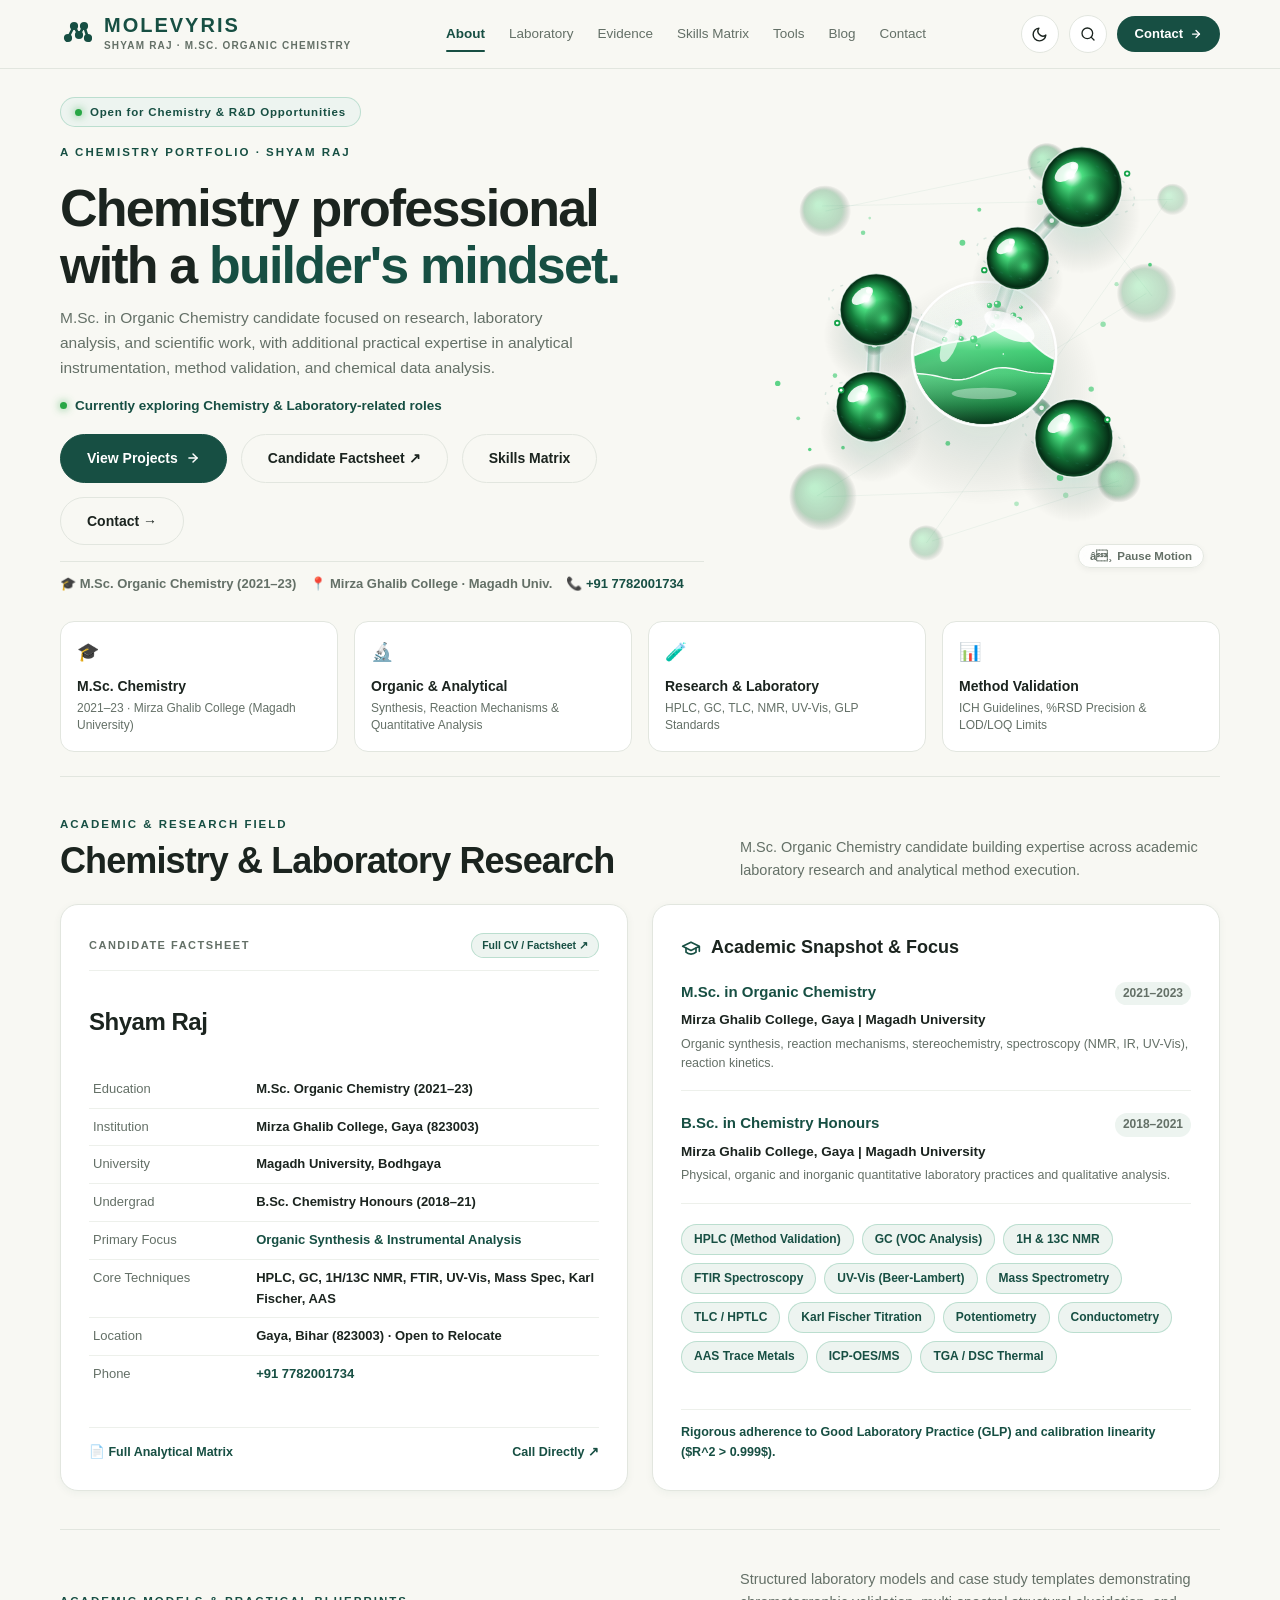
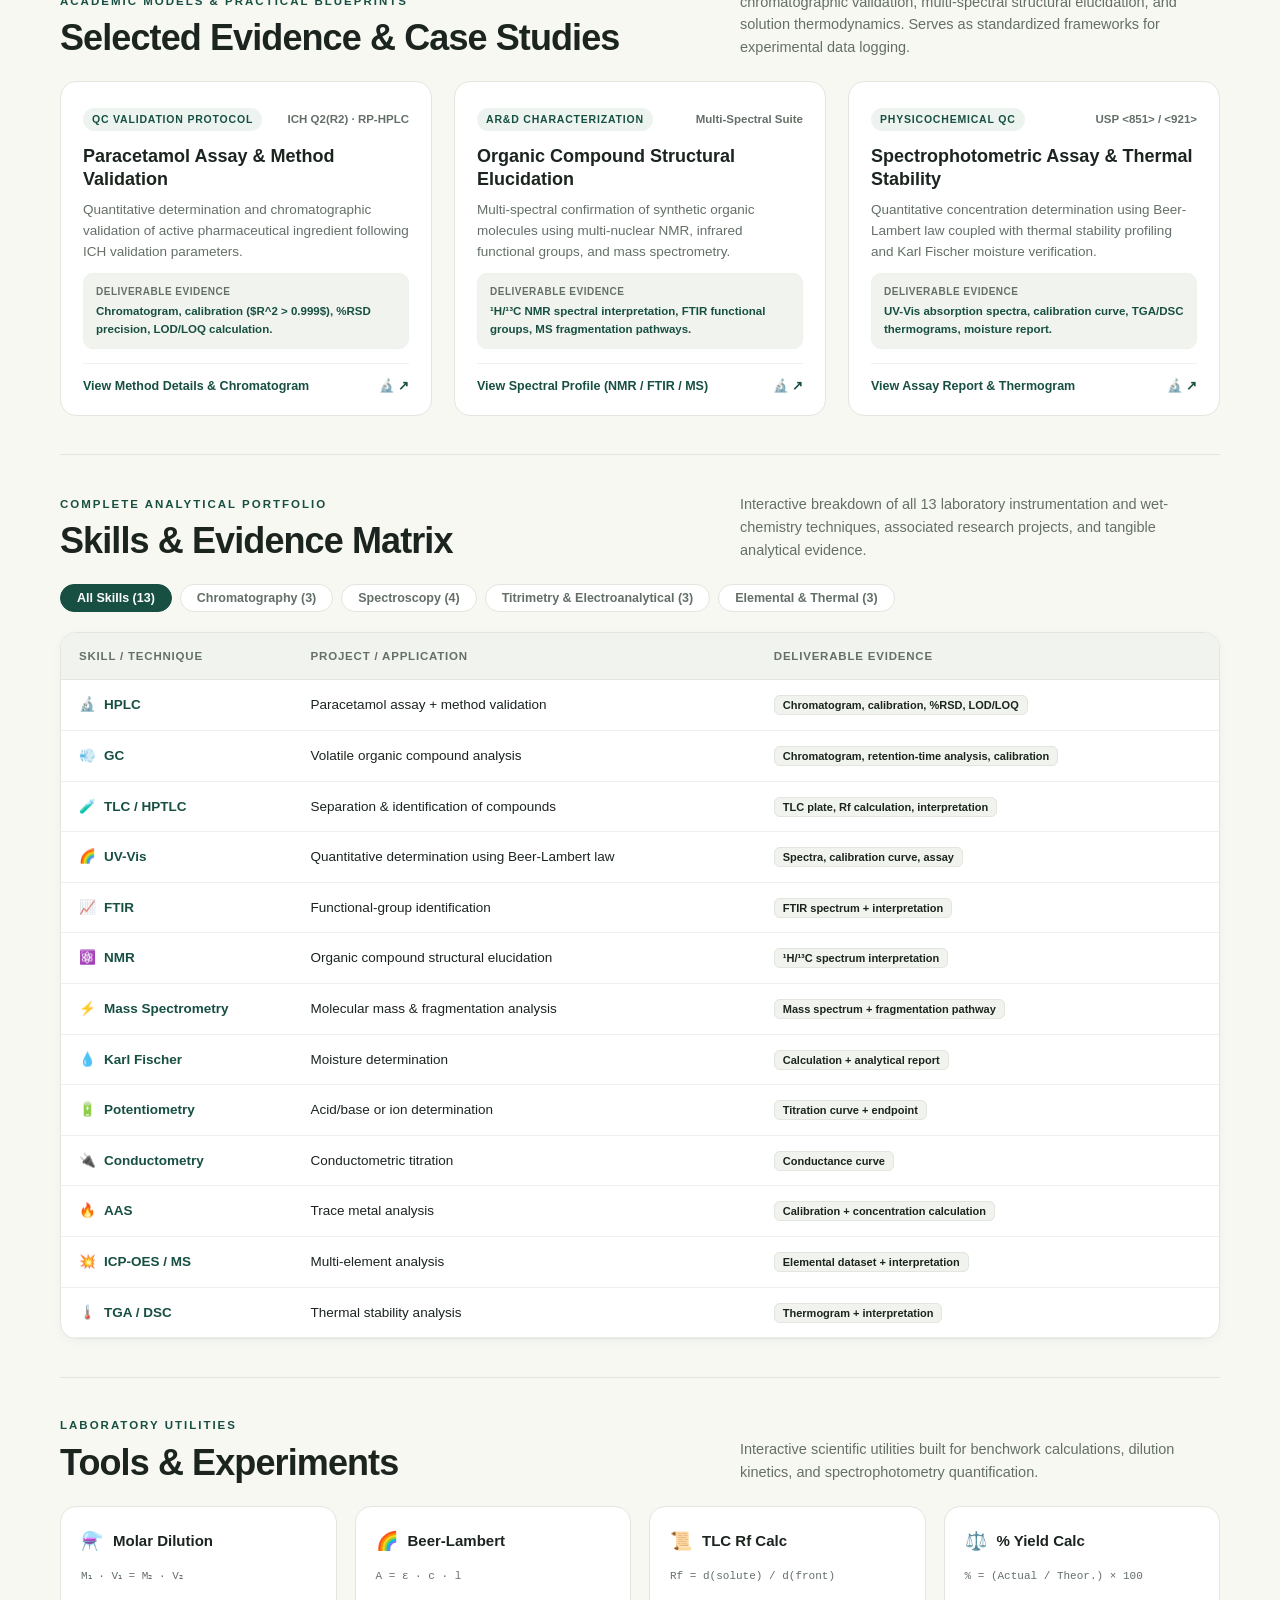
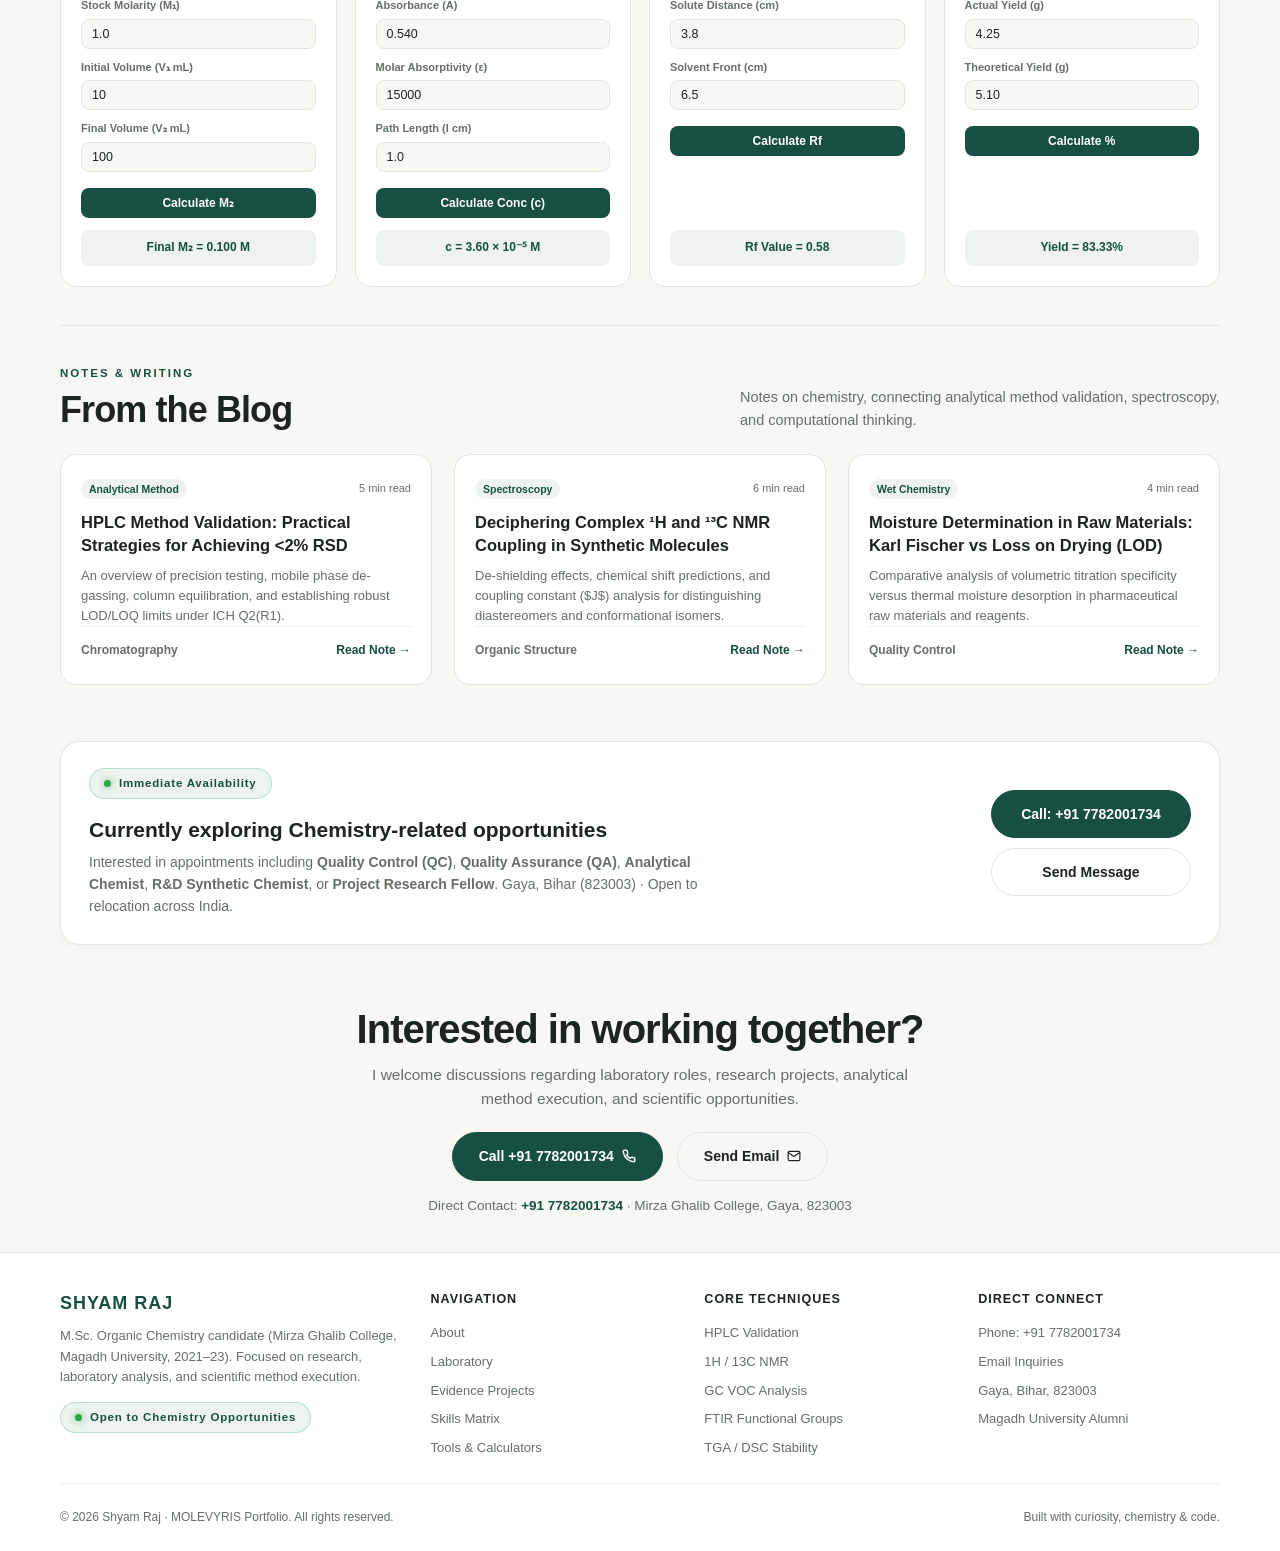
==== commit 0799f5ff: "chnages" ====
--- a/index.html
+++ b/index.html
@@ -161,6 +161,10 @@
           <div class="hero-canvas-stage" id="moleculeStage"
             aria-label="Animated glass molecule discovery visualization">
             <canvas id="molecule3DCanvas" class="hero-mol-canvas"></canvas>
+            <button type="button" id="molAnimToggle" class="mol-anim-toggle" aria-label="Toggle 3D molecule motion" title="Pause / Resume animation">
+              <span id="molAnimIcon">&#9208;</span>
+              <span id="molAnimText">Pause Motion</span>
+            </button>
           </div>
         </div>
       </section>
@@ -601,15 +605,15 @@
               </div>
               <p class="tool-formula">M₁ · V₁ = M₂ · V₂</p>
               <div class="tool-input-group">
-                <label class="tool-input-label">Stock Molarity (M₁)</label>
+                <label class="tool-input-label" for="m1">Stock Molarity (M₁)</label>
                 <input type="number" id="m1" class="tool-input" value="1.0" step="0.1">
               </div>
               <div class="tool-input-group">
-                <label class="tool-input-label">Initial Volume (V₁ mL)</label>
+                <label class="tool-input-label" for="v1">Initial Volume (V₁ mL)</label>
                 <input type="number" id="v1" class="tool-input" value="10" step="1">
               </div>
               <div class="tool-input-group">
-                <label class="tool-input-label">Final Volume (V₂ mL)</label>
+                <label class="tool-input-label" for="v2">Final Volume (V₂ mL)</label>
                 <input type="number" id="v2" class="tool-input" value="100" step="1">
               </div>
               <button type="button" class="calc-btn" id="btnCalcDilution">Calculate M₂</button>
@@ -626,15 +630,15 @@
               </div>
               <p class="tool-formula">A = ε · c · l</p>
               <div class="tool-input-group">
-                <label class="tool-input-label">Absorbance (A)</label>
+                <label class="tool-input-label" for="blA">Absorbance (A)</label>
                 <input type="number" id="blA" class="tool-input" value="0.540" step="0.01">
               </div>
               <div class="tool-input-group">
-                <label class="tool-input-label">Molar Absorptivity (ε)</label>
+                <label class="tool-input-label" for="blE">Molar Absorptivity (ε)</label>
                 <input type="number" id="blE" class="tool-input" value="15000" step="100">
               </div>
               <div class="tool-input-group">
-                <label class="tool-input-label">Path Length (l cm)</label>
+                <label class="tool-input-label" for="blL">Path Length (l cm)</label>
                 <input type="number" id="blL" class="tool-input" value="1.0" step="0.1">
               </div>
               <button type="button" class="calc-btn" id="btnCalcBeer">Calculate Conc (c)</button>
@@ -651,11 +655,11 @@
               </div>
               <p class="tool-formula">Rf = d(solute) / d(front)</p>
               <div class="tool-input-group">
-                <label class="tool-input-label">Solute Distance (cm)</label>
+                <label class="tool-input-label" for="rfSolute">Solute Distance (cm)</label>
                 <input type="number" id="rfSolute" class="tool-input" value="3.8" step="0.1">
               </div>
               <div class="tool-input-group">
-                <label class="tool-input-label">Solvent Front (cm)</label>
+                <label class="tool-input-label" for="rfFront">Solvent Front (cm)</label>
                 <input type="number" id="rfFront" class="tool-input" value="6.5" step="0.1">
               </div>
               <button type="button" class="calc-btn" id="btnCalcRf">Calculate Rf</button>
@@ -672,11 +676,11 @@
               </div>
               <p class="tool-formula">% = (Actual / Theor.) × 100</p>
               <div class="tool-input-group">
-                <label class="tool-input-label">Actual Yield (g)</label>
+                <label class="tool-input-label" for="ydAct">Actual Yield (g)</label>
                 <input type="number" id="ydAct" class="tool-input" value="4.25" step="0.01">
               </div>
               <div class="tool-input-group">
-                <label class="tool-input-label">Theoretical Yield (g)</label>
+                <label class="tool-input-label" for="ydTheor">Theoretical Yield (g)</label>
                 <input type="number" id="ydTheor" class="tool-input" value="5.10" step="0.01">
               </div>
               <button type="button" class="calc-btn" id="btnCalcYield">Calculate %</button>
--- a/css/molecule-3d.css
+++ b/css/molecule-3d.css
@@ -53,6 +53,47 @@
   cursor: grabbing;
 }
 
+/* Floating Animation Pause/Resume Control */
+.mol-anim-toggle {
+  position: absolute;
+  bottom: 8px;
+  right: 8px;
+  z-index: 10;
+  display: inline-flex;
+  align-items: center;
+  gap: 5px;
+  padding: 5px 11px;
+  border-radius: 20px;
+  font-size: 11.5px;
+  font-weight: 600;
+  background: rgba(255, 255, 255, 0.78);
+  backdrop-filter: blur(8px);
+  -webkit-backdrop-filter: blur(8px);
+  border: 1px solid var(--line);
+  color: var(--muted);
+  cursor: pointer;
+  transition: all 0.18s ease;
+  box-shadow: 0 2px 6px rgba(0, 0, 0, 0.05);
+}
+
+.mol-anim-toggle:hover {
+  color: var(--ink);
+  background: var(--paper-card);
+  border-color: var(--green-tint-border);
+  transform: translateY(-1px);
+}
+
+[data-theme="dark"] .mol-anim-toggle {
+  background: rgba(19, 36, 30, 0.82);
+  border-color: var(--line);
+  color: var(--muted);
+}
+
+[data-theme="dark"] .mol-anim-toggle:hover {
+  background: var(--paper-card);
+  color: var(--ink);
+}
+
 /* Responsive Scaling for Canvas Stage */
 @media (max-width: 960px) {
   .hero-visual-col {
@@ -74,4 +115,10 @@
     min-height: 330px;
     height: 330px;
   }
+  .mol-anim-toggle {
+    bottom: 4px;
+    right: 4px;
+    padding: 4px 9px;
+    font-size: 10.5px;
+  }
 }
--- a/css/evidence-modal.css
+++ b/css/evidence-modal.css
@@ -23,7 +23,8 @@
   padding: 0;
   max-width: 1040px;
   width: 94vw;
-  max-height: 90vh;
+  height: 88vh;
+  max-height: 88vh;
   box-shadow: 0 30px 70px -15px rgba(0, 0, 0, 0.45), var(--shadow-lg);
   overflow: hidden;
   position: fixed;
@@ -53,6 +54,7 @@
 
 /* 3. Pharmaceutical Document Control Header */
 .doc-control-bar {
+  flex-shrink: 0;
   background: var(--paper-alt);
   padding: 0.45rem 1.8rem;
   border-bottom: 1px solid var(--line);
@@ -98,7 +100,8 @@
 
 /* 4. Modal Header */
 .modal-header {
-  padding: 1.2rem 1.8rem 1rem;
+  flex-shrink: 0;
+  padding: 1.1rem 1.8rem 0.9rem;
   background: var(--paper);
   border-bottom: 1px solid var(--line);
   position: relative;
@@ -155,7 +158,7 @@
 }
 
 .modal-title {
-  font-size: 1.4rem;
+  font-size: 1.35rem;
   font-weight: 700;
   color: var(--ink);
   line-height: 1.25;
@@ -193,34 +196,45 @@
   transform: scale(1.05);
 }
 
-/* 5. Modal Nav Tabs (4 Tabs) */
+/* 5. Modal Nav Tabs (Fixed Height & No Squishing) */
 .modal-nav-tabs {
   display: flex;
+  flex-shrink: 0 !important;
+  height: 48px !important;
+  min-height: 48px !important;
   background: var(--paper-alt);
   border-bottom: 1px solid var(--line);
   padding: 0 1.5rem;
   overflow-x: auto;
+  overflow-y: hidden;
   gap: 0.4rem;
+  align-items: stretch;
 }
 
 .modal-tab-btn {
+  display: inline-flex;
+  align-items: center;
+  justify-content: center;
+  gap: 0.5rem;
+  height: 100%;
+  min-height: 48px;
+  padding: 0 1.1rem;
+  font-size: 0.85rem;
+  font-weight: 600;
+  color: var(--muted);
   background: transparent;
   border: none;
-  border-bottom: 2px solid transparent;
-  padding: 0.8rem 1rem;
-  font-size: 0.84rem;
-  font-weight: 600;
-  color: var(--muted);
+  border-bottom: 3px solid transparent;
   cursor: pointer;
   white-space: nowrap;
-  transition: all 0.18s ease;
-  display: inline-flex;
-  align-items: center;
-  gap: 0.45rem;
+  flex-shrink: 0;
+  transition: all 0.15s ease;
+  line-height: 1;
 }
 
 .modal-tab-btn:hover {
   color: var(--ink);
+  background: rgba(0, 0, 0, 0.03);
 }
 
 .modal-tab-btn.active {
@@ -229,11 +243,13 @@
   background: var(--paper-card);
 }
 
-/* 6. Modal Body */
+/* 6. Modal Body (Scrollable Container with min-height: 0) */
 .modal-body {
+  flex: 1 1 auto !important;
+  min-height: 0 !important;
+  overflow-y: auto !important;
+  overflow-x: hidden !important;
   padding: 1.4rem 1.8rem;
-  overflow-y: auto;
-  flex: 1;
   display: flex;
   flex-direction: column;
   gap: 1.3rem;
@@ -252,6 +268,7 @@
   color: var(--ink);
   font-size: 0.84rem;
   line-height: 1.45;
+  flex-shrink: 0;
 }
 
 [data-theme="dark"] .sample-notice-banner {
@@ -291,6 +308,7 @@
   padding: 1.2rem;
   position: relative;
   overflow: hidden;
+  flex-shrink: 0;
 }
 
 .evidence-visual-header {
@@ -351,6 +369,7 @@
   display: grid;
   grid-template-columns: repeat(auto-fit, minmax(180px, 1fr));
   gap: 0.85rem;
+  flex-shrink: 0;
 }
 
 .kpi-stat-card {
@@ -457,48 +476,7 @@
   color: var(--green-light);
 }
 
-/* 10. SOP Checklist Box */
-.sop-checklist-card {
-  background: var(--paper);
-  border: 1px solid var(--line);
-  border-radius: 12px;
-  padding: 1.2rem 1.4rem;
-}
-
-.sop-checklist-card h4 {
-  margin: 0 0 0.8rem;
-  font-size: 0.94rem;
-  font-weight: 700;
-  color: var(--ink);
-  display: flex;
-  align-items: center;
-  gap: 0.5rem;
-}
-
-.sop-list {
-  list-style: none;
-  padding: 0;
-  margin: 0;
-  display: flex;
-  flex-direction: column;
-  gap: 0.65rem;
-}
-
-.sop-item {
-  display: flex;
-  align-items: flex-start;
-  gap: 0.65rem;
-  font-size: 0.85rem;
-  color: var(--ink);
-  line-height: 1.45;
-}
-
-.sop-check-icon {
-  color: var(--green-emerald);
-  font-weight: bold;
-  font-size: 1rem;
-  line-height: 1.2;
-}
+/* Section 10: Cleaned */
 
 /* 11. Laboratory Data Replacement Guide Box (Tab 4) */
 .template-guide-box {
@@ -539,6 +517,7 @@
 
 /* 12. Modal Footer */
 .modal-footer {
+  flex-shrink: 0;
   padding: 0.95rem 1.8rem;
   background: var(--paper);
   border-top: 1px solid var(--line);
@@ -643,6 +622,7 @@
 @media (max-width: 768px) {
   dialog.evidence-modal[open] {
     width: 96vw;
+    height: 94vh;
     max-height: 94vh;
     border-radius: 14px;
   }
@@ -677,91 +657,231 @@
 
 /* ==========================================================================
    PRINT STYLESHEET FOR PHARMACEUTICAL PROTOCOL INSPECTOR
-   Enables 1-click A4 PDF export of analytical SOP & validation matrix
+   Flawless, multi-page A4 PDF export with ZERO blank pages & ZERO scrollbars
    ========================================================================== */
 @media print {
+  /* 1. Page Geometry */
+  @page {
+    size: A4 portrait;
+    margin: 12mm 14mm;
+  }
+
+  /* 2. Strip Animations & Transforms (Fixes Blank Pages Bug) */
+  *,
+  *::before,
+  *::after {
+    animation: none !important;
+    transition: none !important;
+    transform: none !important;
+    box-shadow: none !important;
+    text-shadow: none !important;
+  }
+
+  html,
+  body {
+    background: #ffffff !important;
+    color: #0f172a !important;
+    font-size: 9.5pt !important;
+    line-height: 1.4 !important;
+    margin: 0 !important;
+    padding: 0 !important;
+    width: 100% !important;
+    height: auto !important;
+    min-height: 0 !important;
+    overflow: visible !important;
+  }
+
+  /* Hide main website content */
   body > *:not(dialog.evidence-modal) {
     display: none !important;
   }
 
+  /* 3. Modal Container in Print: Static, Full Width, Unconstrained Height */
+  dialog.evidence-modal,
   dialog.evidence-modal[open] {
     display: block !important;
     position: static !important;
+    inset: auto !important;
+    margin: 0 !important;
+    padding: 0 !important;
+    width: 100% !important;
     max-width: 100% !important;
-    width: 100% !important;
+    height: auto !important;
     max-height: none !important;
     border: none !important;
-    box-shadow: none !important;
     background: #ffffff !important;
-    color: #000000 !important;
+    color: #0f172a !important;
+    overflow: visible !important;
+  }
+
+  .evidence-modal::backdrop,
+  .modal-close-btn,
+  .modal-nav-tabs,
+  .modal-footer,
+  .sample-notice-banner,
+  #tab-template {
+    display: none !important; /* Hide web-only UI elements */
+  }
+
+  /* 4. Document Control Strip */
+  .doc-control-bar {
+    display: flex !important;
+    justify-content: space-between !important;
+    background: #f1f5f9 !important;
+    border: 1px solid #94a3b8 !important;
+    color: #0f172a !important;
+    padding: 5pt 8pt !important;
+    font-size: 8pt !important;
+    margin-bottom: 8pt !important;
+    page-break-after: avoid;
+    break-after: avoid;
+  }
+
+  .doc-stamp {
+    background: #e2e8f0 !important;
+    color: #0f172a !important;
+    border: 1px solid #94a3b8 !important;
+    padding: 2pt 5pt !important;
+  }
+
+  /* 5. Header */
+  .modal-header {
+    display: block !important;
+    background: #ffffff !important;
+    border-bottom: 2px solid #0f172a !important;
+    padding: 0 0 6pt 0 !important;
+    margin-bottom: 10pt !important;
+    page-break-after: avoid;
+    break-after: avoid;
+  }
+
+  .modal-meta-row {
+    margin-bottom: 4pt !important;
+  }
+
+  .modal-title {
+    font-size: 14pt !important;
+    color: #0f172a !important;
+    margin: 0 0 4pt 0 !important;
+    line-height: 1.2 !important;
+  }
+
+  .modal-subtitle {
+    font-size: 8.5pt !important;
+    color: #475569 !important;
+    margin: 0 !important;
+  }
+
+  /* 6. KPI Grid */
+  .kpi-stat-grid {
+    display: grid !important;
+    grid-template-columns: repeat(4, 1fr) !important;
+    gap: 6pt !important;
+    margin-bottom: 10pt !important;
+    page-break-inside: avoid;
+    break-inside: avoid;
+  }
+
+  .kpi-stat-card {
+    background: #f8fafc !important;
+    border: 1px solid #cbd5e1 !important;
+    padding: 5pt 7pt !important;
+  }
+
+  .kpi-label {
+    font-size: 6.5pt !important;
+    color: #64748b !important;
+  }
+
+  .kpi-value {
+    font-size: 10.5pt !important;
+    color: #0f172a !important;
+  }
+
+  .kpi-status {
+    font-size: 6.5pt !important;
+    color: #166534 !important;
+  }
+
+  /* 7. Visual Graphic Container */
+  .evidence-visual-box {
+    background: #ffffff !important;
+    border: 1px solid #cbd5e1 !important;
+    padding: 8pt !important;
+    margin-bottom: 10pt !important;
+    page-break-inside: avoid;
+    break-inside: avoid;
+    overflow: visible !important;
+  }
+
+  .svg-chart-wrapper {
+    background: #ffffff !important;
+    border: none !important;
     padding: 0 !important;
     overflow: visible !important;
   }
 
-  .evidence-modal::backdrop {
-    display: none !important;
-  }
-
-  .modal-close-btn,
-  .modal-nav-tabs,
-  .modal-footer {
-    display: none !important;
-  }
-
+  .svg-chart-wrapper svg {
+    max-height: 150px !important;
+    width: 100% !important;
+  }
+
+  /* 8. Modal Body (Unrolled in Print) */
   .modal-body {
+    display: block !important;
     padding: 0 !important;
+    height: auto !important;
+    max-height: none !important;
     overflow: visible !important;
   }
 
+  /* Display Analytical Profile, Method SOP, and Validation Matrix sequentially */
   .tab-pane {
     display: block !important;
-    page-break-inside: avoid;
-    margin-bottom: 2rem;
-  }
-
-  .doc-control-bar {
+    margin-bottom: 14pt !important;
+  }
+
+  /* 9. Tables: Zero Scrollbars, Crisp Borders */
+  .evidence-table-wrap {
+    overflow: visible !important;
+    border: 1px solid #94a3b8 !important;
+    background: #ffffff !important;
+    margin-bottom: 10pt !important;
+    page-break-inside: auto;
+  }
+
+  .evidence-table {
+    width: 100% !important;
+    border-collapse: collapse !important;
+    font-size: 8.5pt !important;
+  }
+
+  .evidence-table th {
     background: #f1f5f9 !important;
     color: #0f172a !important;
+    border: 1px solid #94a3b8 !important;
+    padding: 4pt 7pt !important;
+    font-size: 7.5pt !important;
+  }
+
+  .evidence-table td {
     border: 1px solid #cbd5e1 !important;
-    padding: 0.5rem 1rem !important;
-  }
-
-  .modal-header {
-    background: #ffffff !important;
-    border-bottom: 2px solid #0f172a !important;
-    padding: 1rem 0 !important;
-  }
-
-  .evidence-visual-box,
-  .evidence-table-wrap,
-  .sop-checklist-card,
-  .template-guide-box {
-    background: #ffffff !important;
-    border: 1px solid #94a3b8 !important;
-    box-shadow: none !important;
+    padding: 4pt 7pt !important;
+    color: #0f172a !important;
+  }
+
+  .evidence-table tr {
     page-break-inside: avoid;
-  }
-
-  .evidence-table th {
-    background: #f8fafc !important;
-    color: #0f172a !important;
-    border-bottom: 1px solid #94a3b8 !important;
-  }
-
-  .evidence-table td {
-    color: #0f172a !important;
-    border-bottom: 1px solid #e2e8f0 !important;
+    break-inside: avoid;
   }
 
   .status-pill-pass {
     background: #dcfce7 !important;
     color: #166534 !important;
     border: 1px solid #86efac !important;
-  }
-
-  .sample-notice-banner {
-    border: 1px solid #94a3b8 !important;
-    background: #f8fafc !important;
-    color: #0f172a !important;
-  }
-}
+    font-size: 7.5pt !important;
+    padding: 1pt 4pt !important;
+  }
+
+  
+}
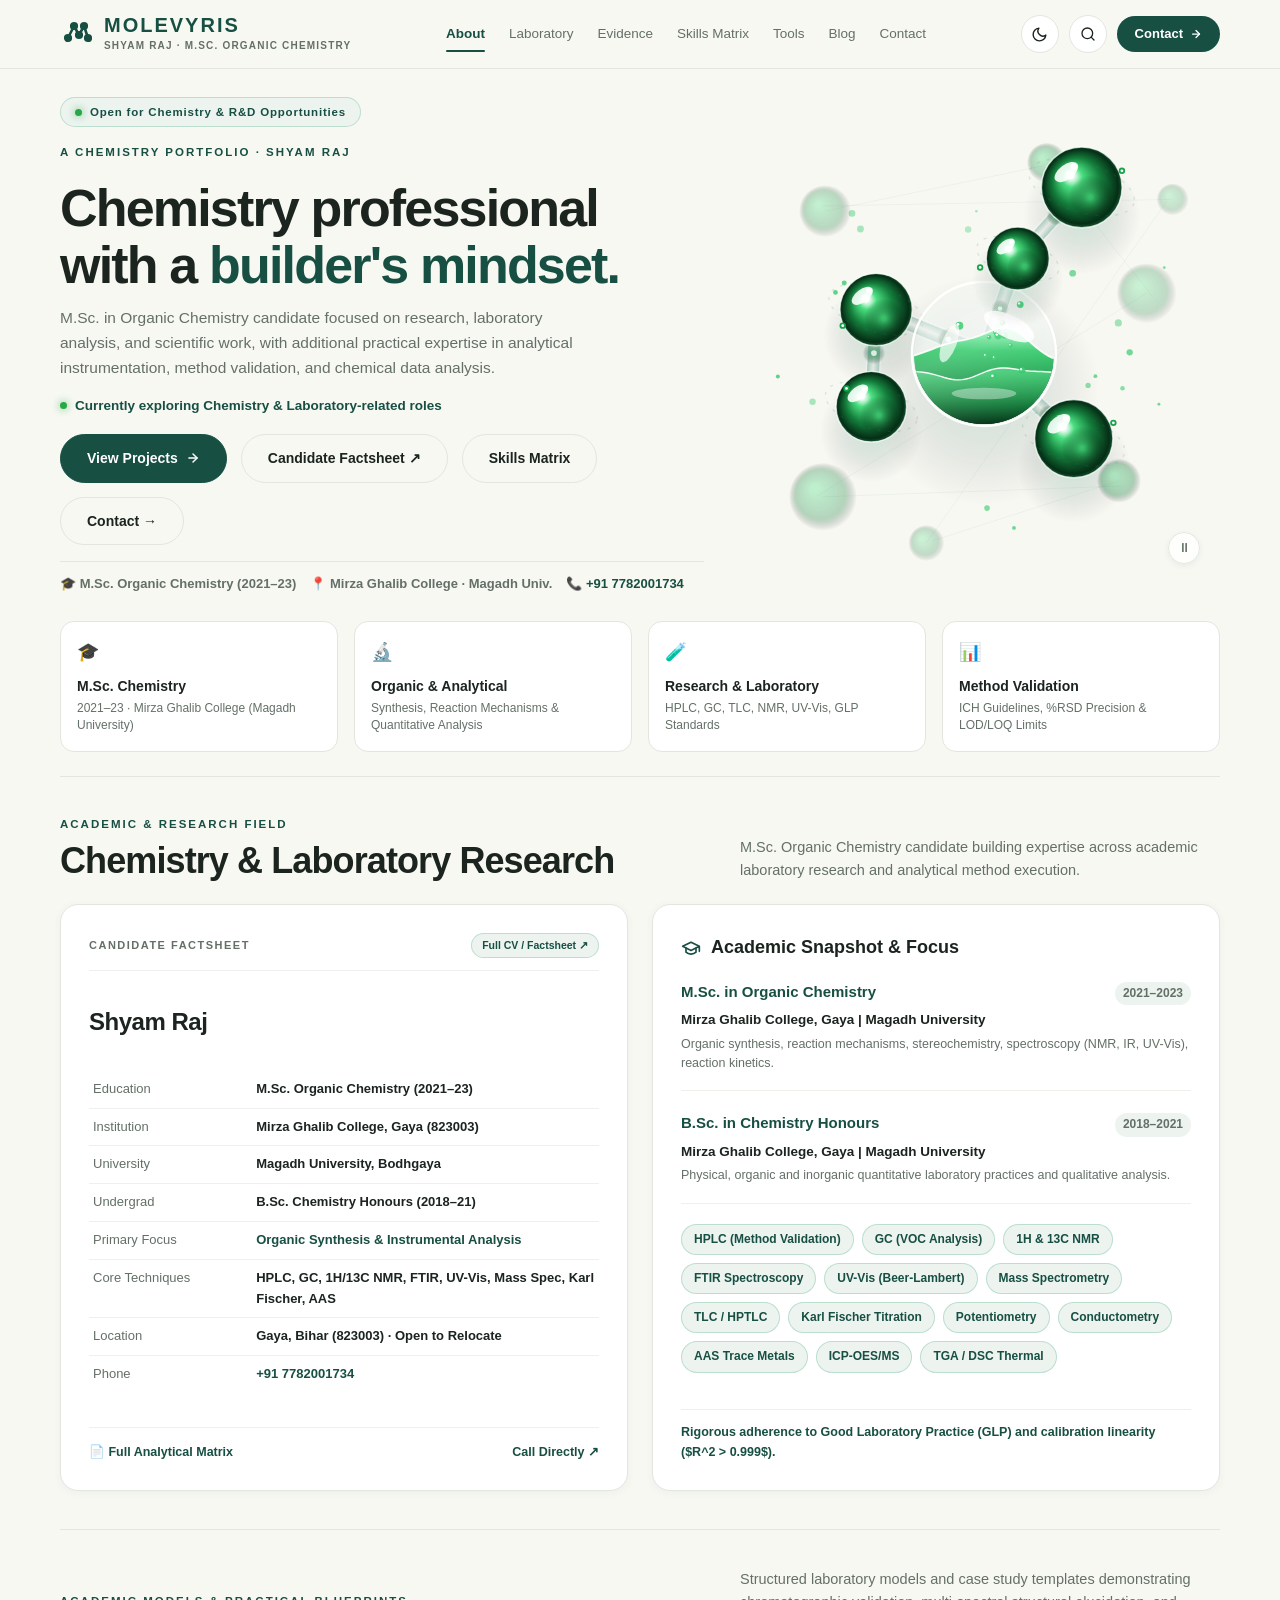
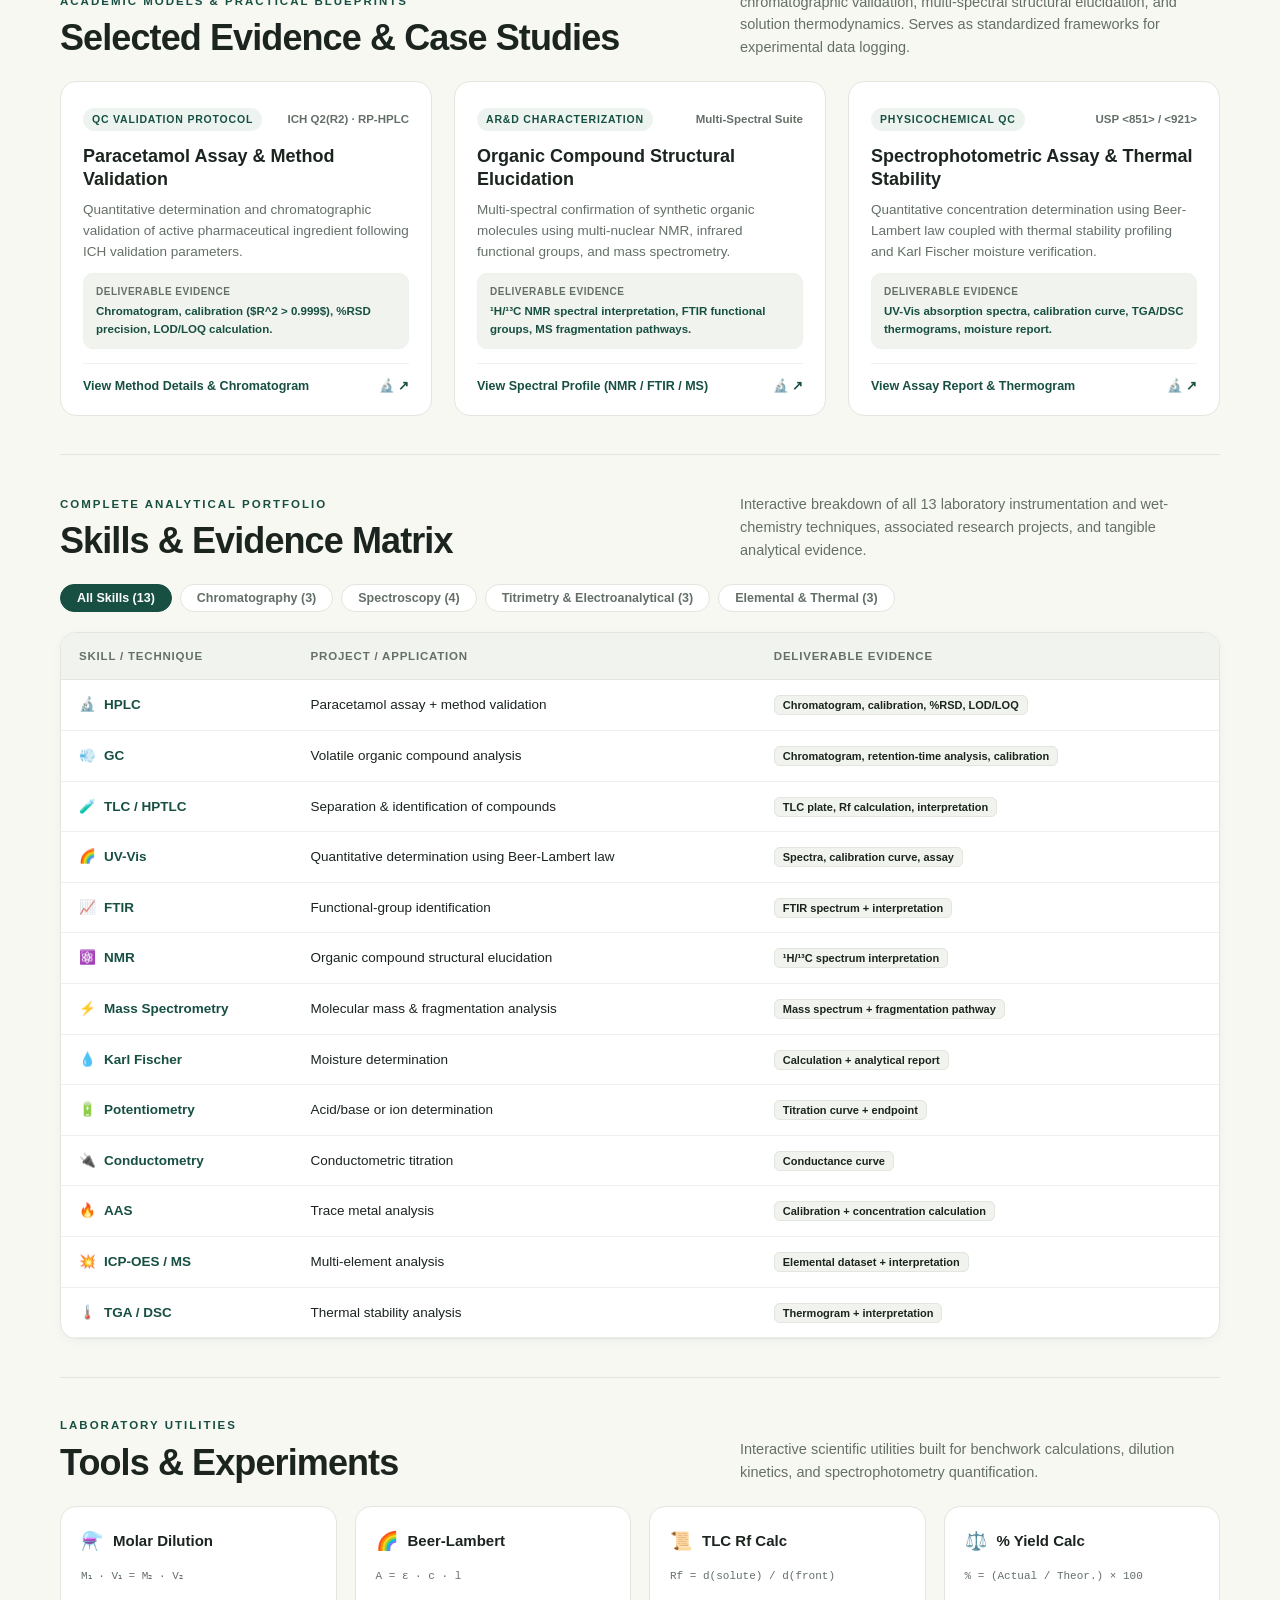
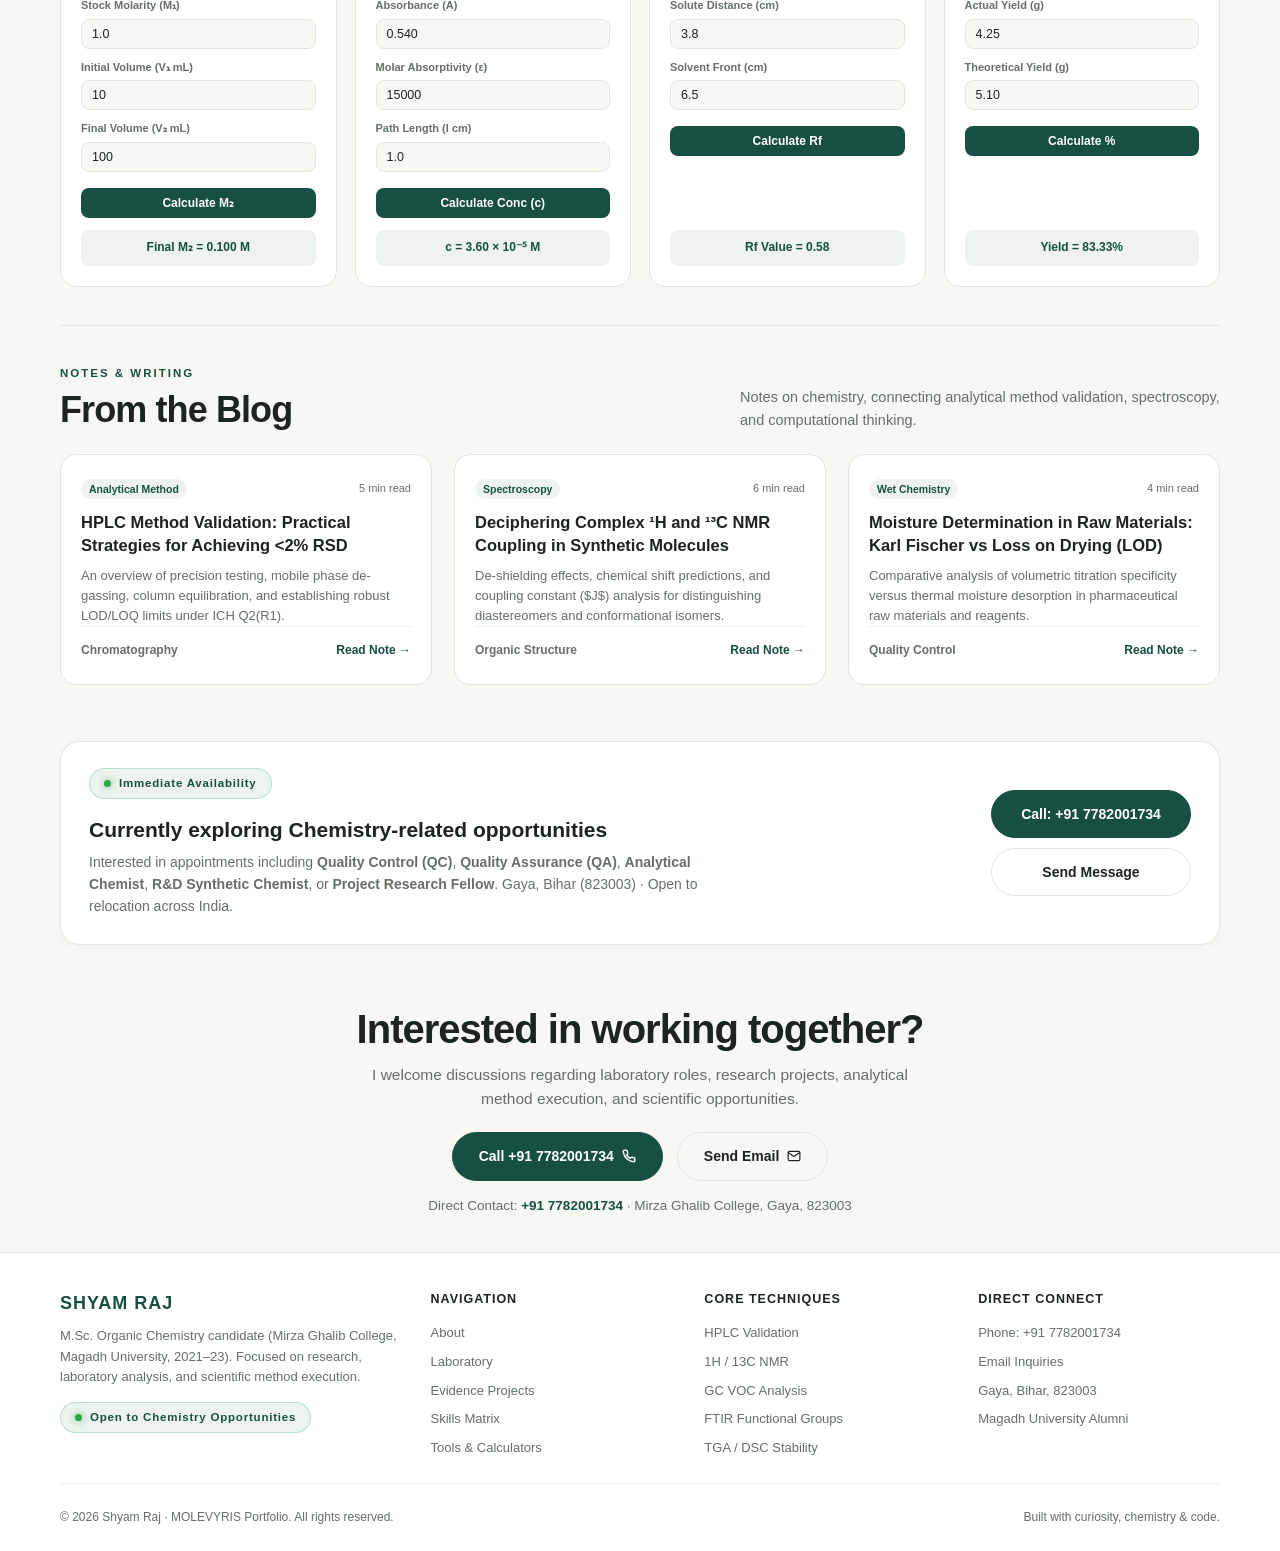
==== commit a9334cb5: "feat: adding pause/play button" ====
--- a/index.html
+++ b/index.html
@@ -161,9 +161,8 @@
           <div class="hero-canvas-stage" id="moleculeStage"
             aria-label="Animated glass molecule discovery visualization">
             <canvas id="molecule3DCanvas" class="hero-mol-canvas"></canvas>
-            <button type="button" id="molAnimToggle" class="mol-anim-toggle" aria-label="Toggle 3D molecule motion" title="Pause / Resume animation">
+            <button type="button" id="molAnimToggle" class="mol-anim-toggle" aria-label="Pause animation" title="Pause animation">
               <span id="molAnimIcon">&#9208;</span>
-              <span id="molAnimText">Pause Motion</span>
             </button>
           </div>
         </div>
--- a/css/molecule-3d.css
+++ b/css/molecule-3d.css
@@ -53,34 +53,36 @@
   cursor: grabbing;
 }
 
-/* Floating Animation Pause/Resume Control */
+/* Floating Circular Animation Pause/Play Control (Chhota Gol Button) */
 .mol-anim-toggle {
   position: absolute;
-  bottom: 8px;
-  right: 8px;
+  bottom: 12px;
+  right: 12px;
   z-index: 10;
+  width: 32px;
+  height: 32px;
+  border-radius: 50%;
   display: inline-flex;
   align-items: center;
-  gap: 5px;
-  padding: 5px 11px;
-  border-radius: 20px;
-  font-size: 11.5px;
-  font-weight: 600;
+  justify-content: center;
+  padding: 0;
   background: rgba(255, 255, 255, 0.78);
   backdrop-filter: blur(8px);
   -webkit-backdrop-filter: blur(8px);
   border: 1px solid var(--line);
   color: var(--muted);
   cursor: pointer;
-  transition: all 0.18s ease;
-  box-shadow: 0 2px 6px rgba(0, 0, 0, 0.05);
+  transition: all 0.2s ease;
+  box-shadow: 0 2px 6px rgba(0, 0, 0, 0.06);
+  font-size: 13px;
+  line-height: 1;
 }
 
 .mol-anim-toggle:hover {
-  color: var(--ink);
+  color: var(--green);
   background: var(--paper-card);
   border-color: var(--green-tint-border);
-  transform: translateY(-1px);
+  transform: scale(1.08);
 }
 
 [data-theme="dark"] .mol-anim-toggle {
@@ -91,7 +93,7 @@
 
 [data-theme="dark"] .mol-anim-toggle:hover {
   background: var(--paper-card);
-  color: var(--ink);
+  color: var(--green-light);
 }
 
 /* Responsive Scaling for Canvas Stage */
@@ -116,9 +118,10 @@
     height: 330px;
   }
   .mol-anim-toggle {
-    bottom: 4px;
-    right: 4px;
-    padding: 4px 9px;
-    font-size: 10.5px;
+    bottom: 8px;
+    right: 8px;
+    width: 28px;
+    height: 28px;
+    font-size: 11px;
   }
 }
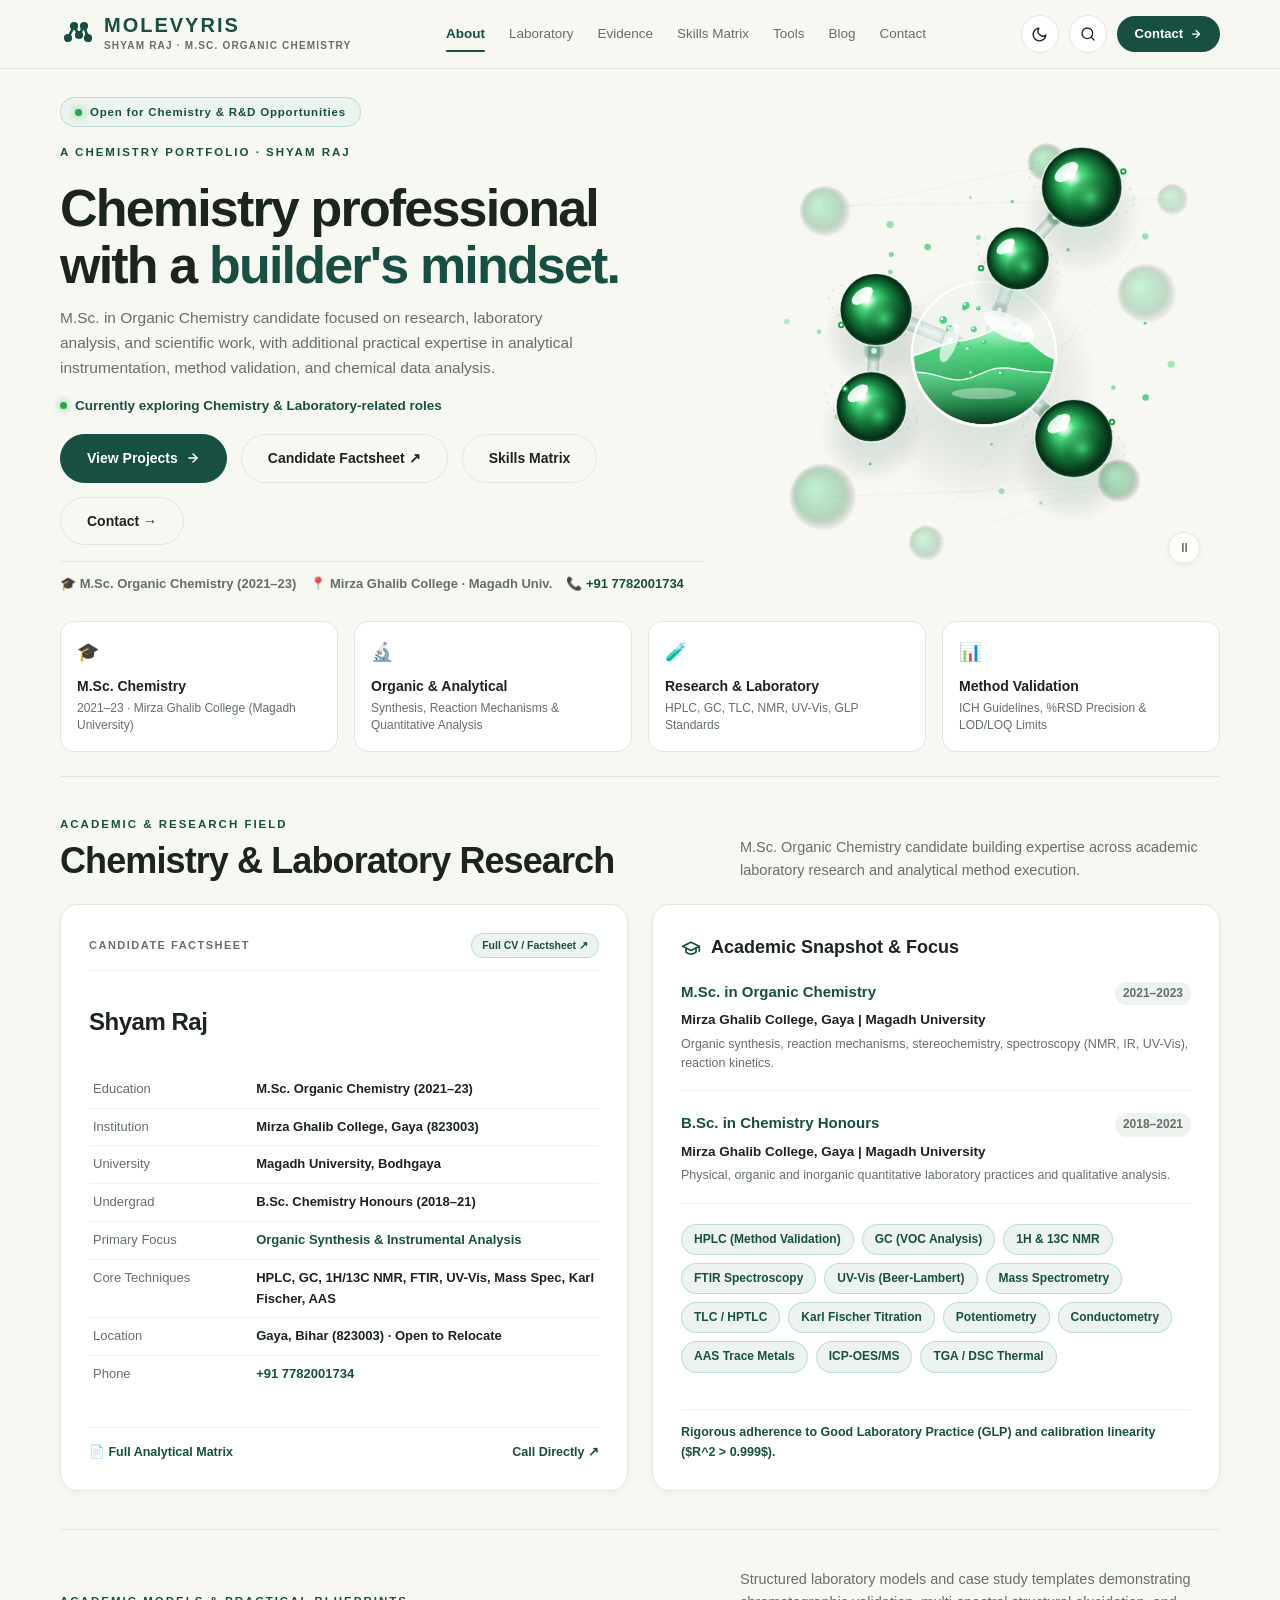
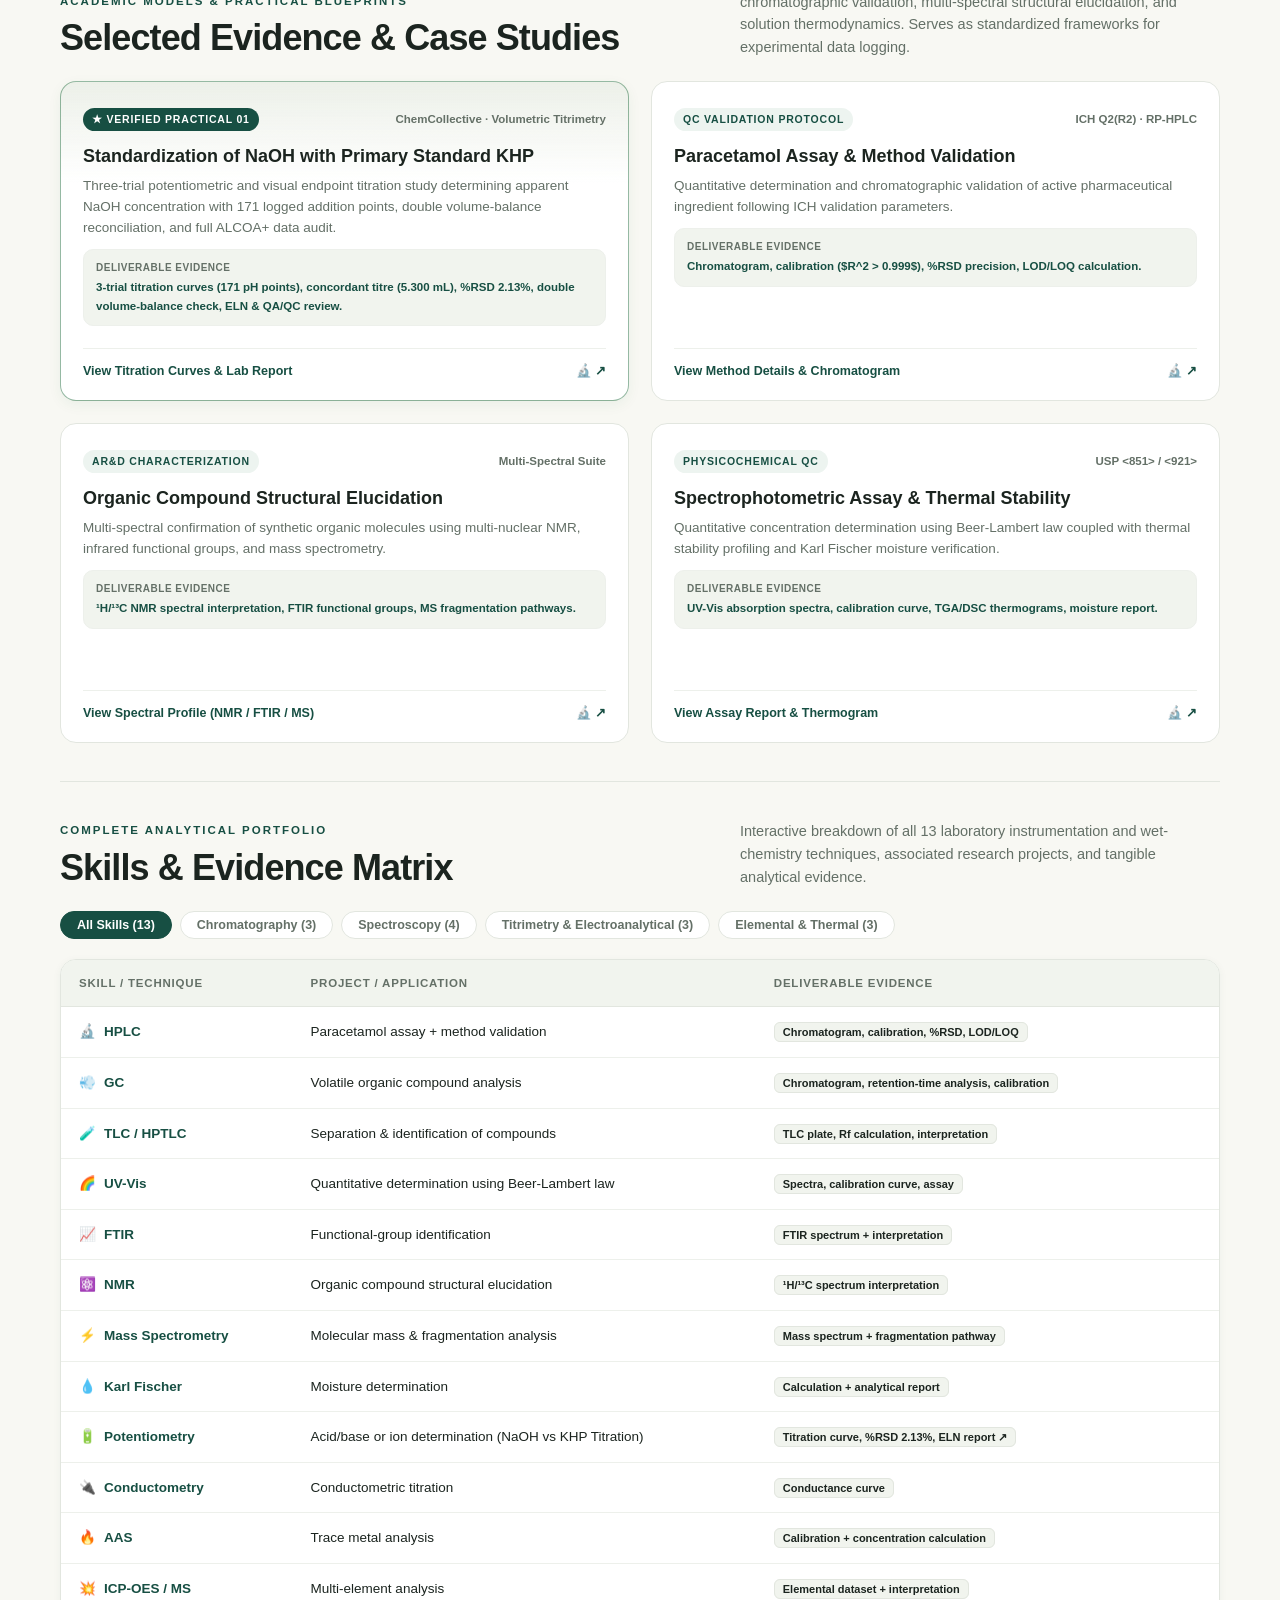
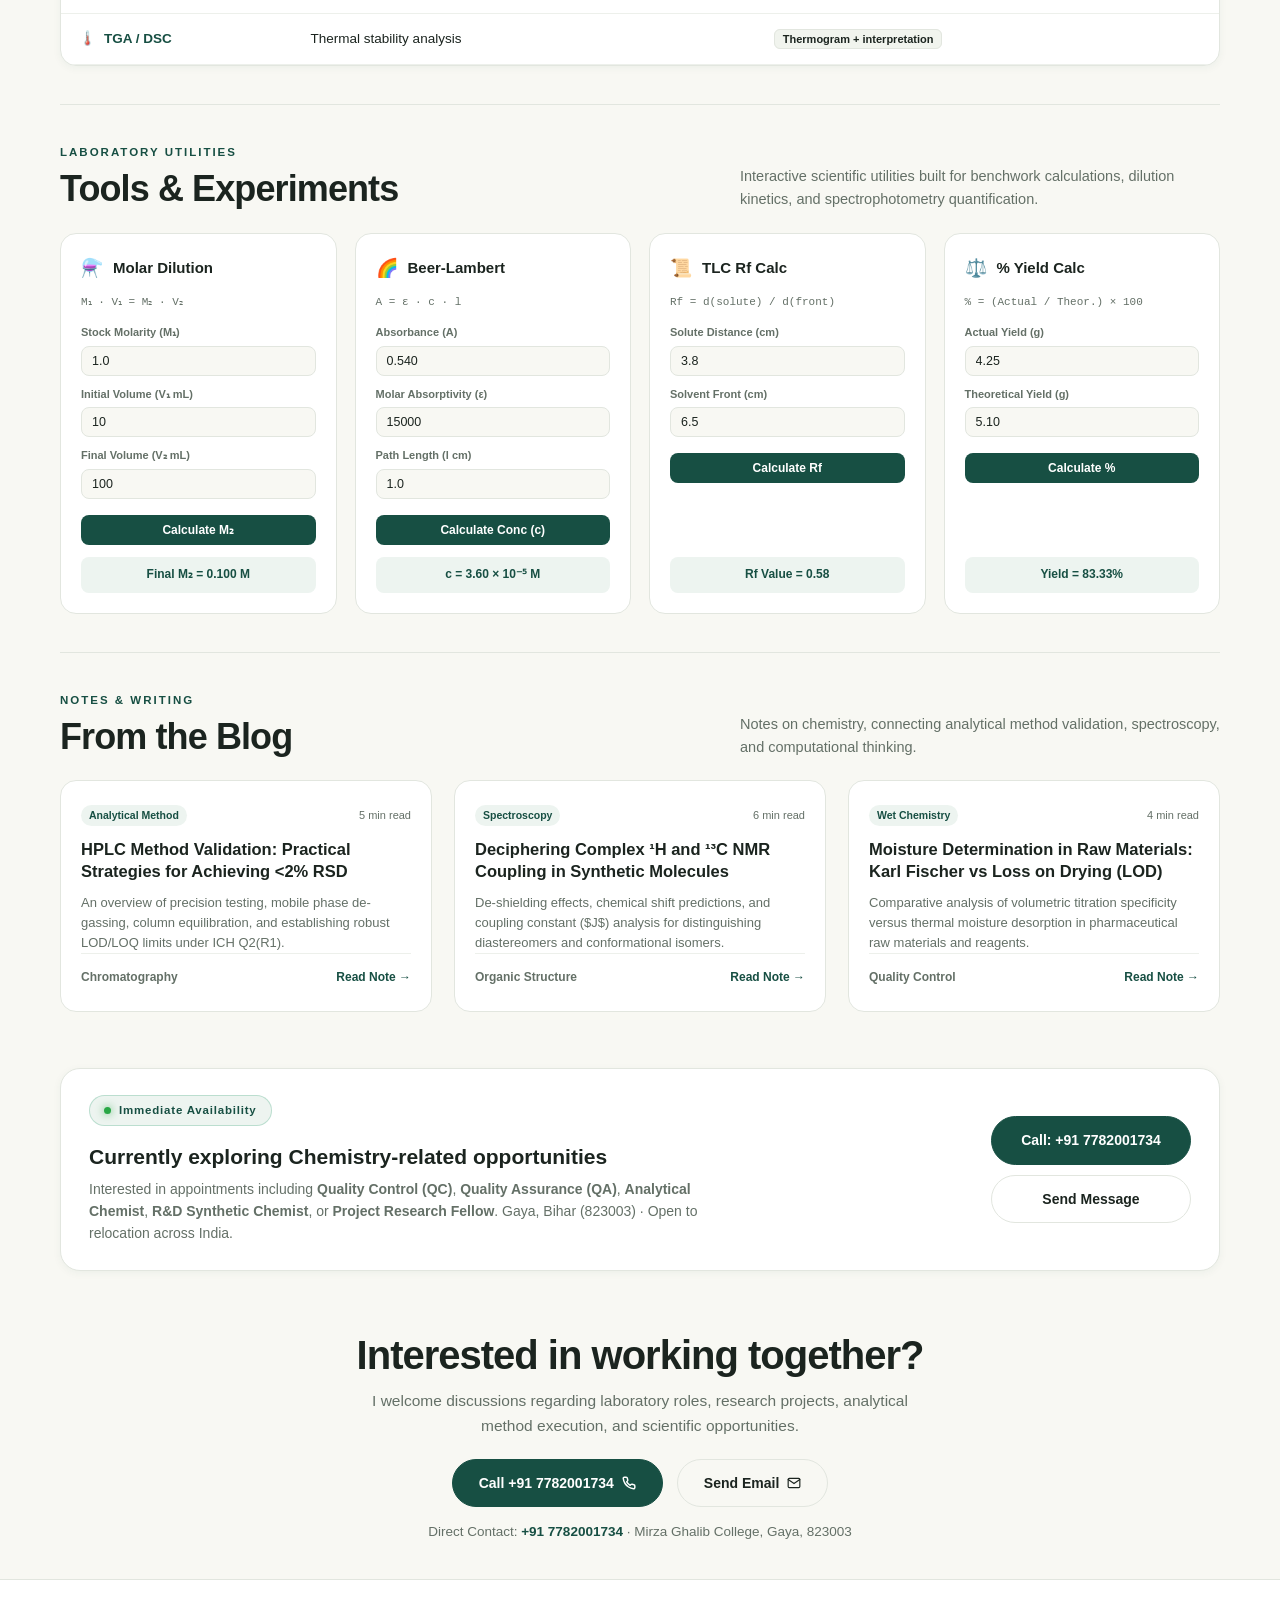
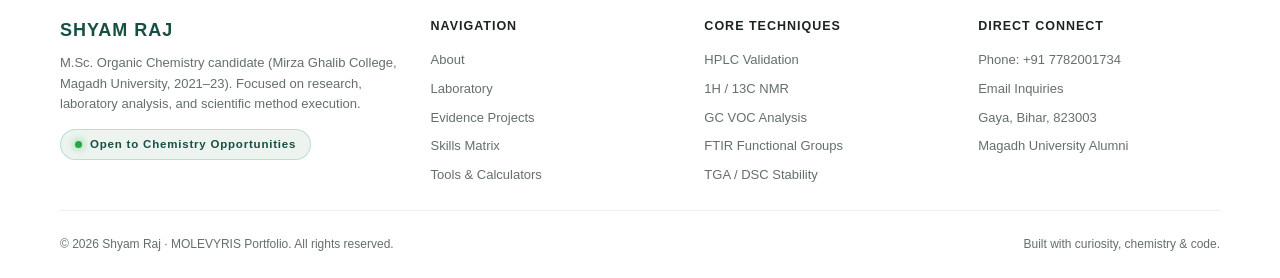
==== commit 22d2b3b1: "feat: add Practical 01 KHP-NaOH titration project with real curves and ELN gallery" ====
--- a/index.html
+++ b/index.html
@@ -343,7 +343,29 @@
         </div>
 
         <div class="project-grid">
-          <!-- Project 1: HPLC Paracetamol Assay -->
+          <!-- Project 1: Primary Standard KHP Titration (Verified Student Practical) -->
+          <article class="project project-featured" data-title="KHP NaOH Standardization Acid Base Titration ChemCollective Potentiometry">
+            <div>
+              <div class="project-tag-row">
+                <span class="project-badge" style="background: var(--green); color: #ffffff;">&#9733; Verified Practical 01</span>
+                <span class="project-year">ChemCollective &middot; Volumetric Titrimetry</span>
+              </div>
+              <h3>Standardization of NaOH with Primary Standard KHP</h3>
+              <p>
+                Three-trial potentiometric and visual endpoint titration study determining apparent NaOH concentration with 171 logged addition points, double volume-balance reconciliation, and full ALCOA+ data audit.
+              </p>
+              <div class="project-evidence-box">
+                <span>Deliverable Evidence</span>
+                3-trial titration curves (171 pH points), concordant titre (5.300 mL), %RSD 2.13%, double volume-balance check, ELN &amp; QA/QC review.
+              </div>
+            </div>
+            <button type="button" class="project-action open-evidence-btn" data-project-id="khp-standardization">
+              <span>View Titration Curves &amp; Lab Report</span>
+              <span>&#128300; &#8599;</span>
+            </button>
+          </article>
+
+          <!-- Project 2: HPLC Paracetamol Assay -->
           <article class="project" data-title="HPLC Paracetamol Assay Method Validation Chromatogram">
             <div>
               <div class="project-tag-row">
@@ -526,15 +548,15 @@
                 <td>Moisture determination</td>
                 <td><span class="evidence-badge-tag">Calculation + analytical report</span></td>
               </tr>
-              <tr data-cat="titrimetry">
+              <tr data-cat="titrimetry" class="matrix-clickable-row open-evidence-btn" data-project-id="khp-standardization" style="cursor: pointer;" title="Click to view verified KHP-NaOH Titration study">
                 <td>
                   <div class="skill-name-cell">
                     <span>🔋</span>
                     <span>Potentiometry</span>
                   </div>
                 </td>
-                <td>Acid/base or ion determination</td>
-                <td><span class="evidence-badge-tag">Titration curve + endpoint</span></td>
+                <td>Acid/base or ion determination (NaOH vs KHP Titration)</td>
+                <td><span class="evidence-badge-tag">Titration curve, %RSD 2.13%, ELN report &#8599;</span></td>
               </tr>
               <tr data-cat="titrimetry">
                 <td>
@@ -878,4 +900,4 @@
   <script src="js/evidence-modal.js"></script>
 </body>
 
-</html>+</html>
--- a/css/components.css
+++ b/css/components.css
@@ -488,7 +488,7 @@
 /* Section 2: Selected Evidence (Projects) */
 .project-grid {
   display: grid;
-  grid-template-columns: repeat(3, 1fr);
+  grid-template-columns: repeat(2, 1fr);
   gap: 22px;
 }
 
@@ -504,6 +504,17 @@
   transition: all 0.25s ease;
   cursor: pointer;
   position: relative;
+}
+
+.project.project-featured {
+  border-color: rgba(22, 101, 52, 0.45);
+  background: linear-gradient(180deg, rgba(22, 101, 52, 0.05) 0%, var(--paper-card) 32%);
+  box-shadow: 0 4px 14px rgba(22, 101, 52, 0.06);
+}
+
+[data-theme="dark"] .project.project-featured {
+  border-color: rgba(74, 222, 128, 0.35);
+  background: linear-gradient(180deg, rgba(22, 101, 52, 0.18) 0%, var(--paper-card) 32%);
 }
 
 .project:hover {
--- a/css/evidence-modal.css
+++ b/css/evidence-modal.css
@@ -654,6 +654,107 @@
   }
 }
 
+/* Gallery for Real Laboratory Evidence Screenshots */
+.evidence-gallery-grid {
+  display: grid;
+  grid-template-columns: repeat(auto-fit, minmax(210px, 1fr));
+  gap: 14px;
+  margin: 1rem 0;
+}
+
+.evidence-gallery-card {
+  background: var(--paper-alt);
+  border: 1px solid var(--line);
+  border-radius: 10px;
+  overflow: hidden;
+  display: flex;
+  flex-direction: column;
+  transition: transform 0.2s ease, border-color 0.2s ease, box-shadow 0.2s ease;
+}
+
+.evidence-gallery-card:hover {
+  transform: translateY(-2px);
+  border-color: var(--green);
+  box-shadow: var(--shadow-sm);
+}
+
+.evidence-gallery-img {
+  width: 100%;
+  height: 155px;
+  object-fit: cover;
+  background: #0b1411;
+  display: block;
+  border-bottom: 1px solid var(--line-subtle);
+}
+
+.evidence-gallery-caption {
+  padding: 10px 12px;
+  font-size: 0.8rem;
+  color: var(--ink);
+  line-height: 1.35;
+}
+
+.evidence-gallery-step {
+  display: block;
+  font-size: 0.68rem;
+  font-weight: 700;
+  color: var(--green);
+  text-transform: uppercase;
+  letter-spacing: 0.04em;
+  margin-bottom: 2px;
+}
+
+/* Master Download & Documentation Cards */
+.evidence-download-row {
+  display: grid;
+  grid-template-columns: repeat(auto-fit, minmax(280px, 1fr));
+  gap: 14px;
+  margin: 1rem 0;
+}
+
+.evidence-download-card {
+  background: var(--paper-alt);
+  border: 1px solid var(--line);
+  border-radius: 10px;
+  padding: 14px 16px;
+  display: flex;
+  align-items: center;
+  justify-content: space-between;
+  gap: 12px;
+}
+
+.evidence-download-info h5 {
+  margin: 0 0 3px;
+  font-size: 0.88rem;
+  color: var(--ink);
+  font-weight: 600;
+}
+
+.evidence-download-info p {
+  margin: 0;
+  font-size: 0.74rem;
+  color: var(--muted);
+}
+
+.evidence-download-btn {
+  display: inline-flex;
+  align-items: center;
+  gap: 6px;
+  padding: 7px 13px;
+  background: var(--green);
+  color: #ffffff !important;
+  border-radius: 6px;
+  text-decoration: none;
+  font-size: 0.78rem;
+  font-weight: 600;
+  white-space: nowrap;
+  transition: opacity 0.15s ease, transform 0.15s ease;
+}
+
+.evidence-download-btn:hover {
+  opacity: 0.92;
+  transform: translateY(-1px);
+}
 
 /* ==========================================================================
    PRINT STYLESHEET FOR PHARMACEUTICAL PROTOCOL INSPECTOR
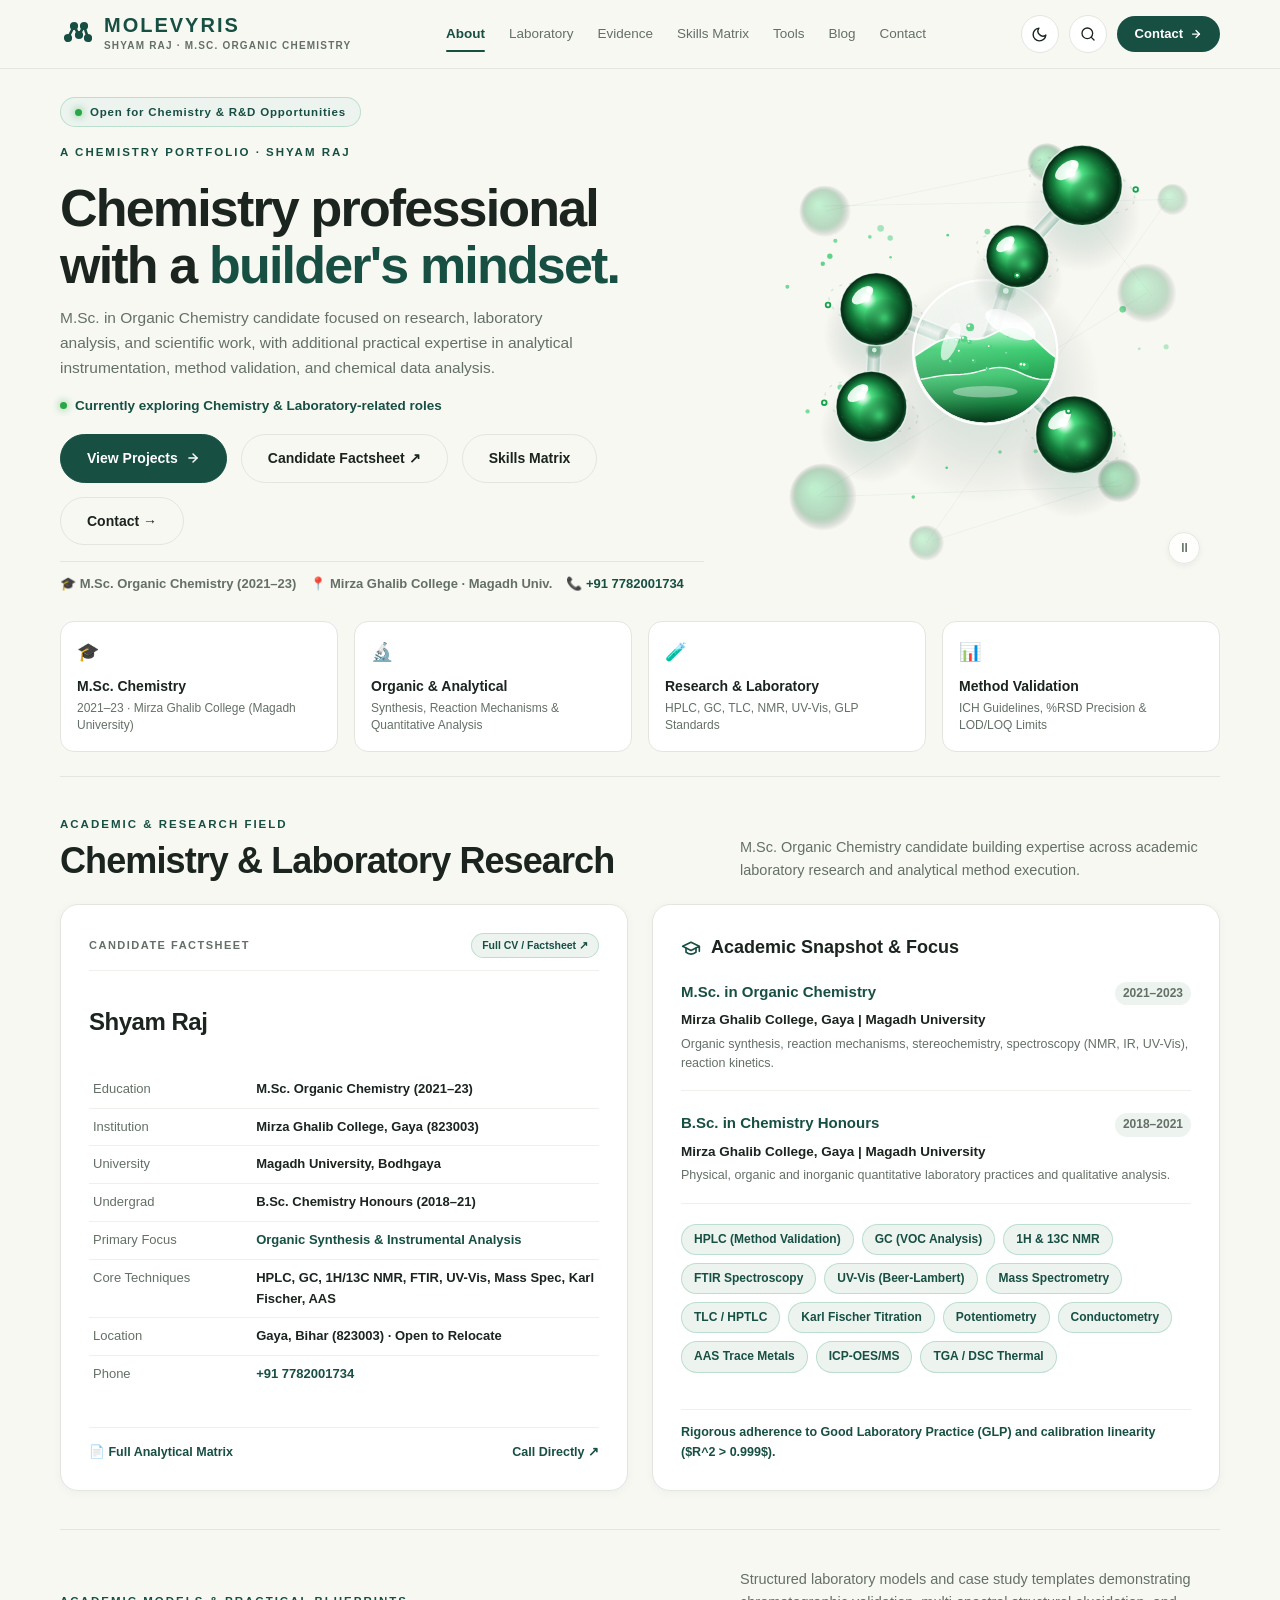
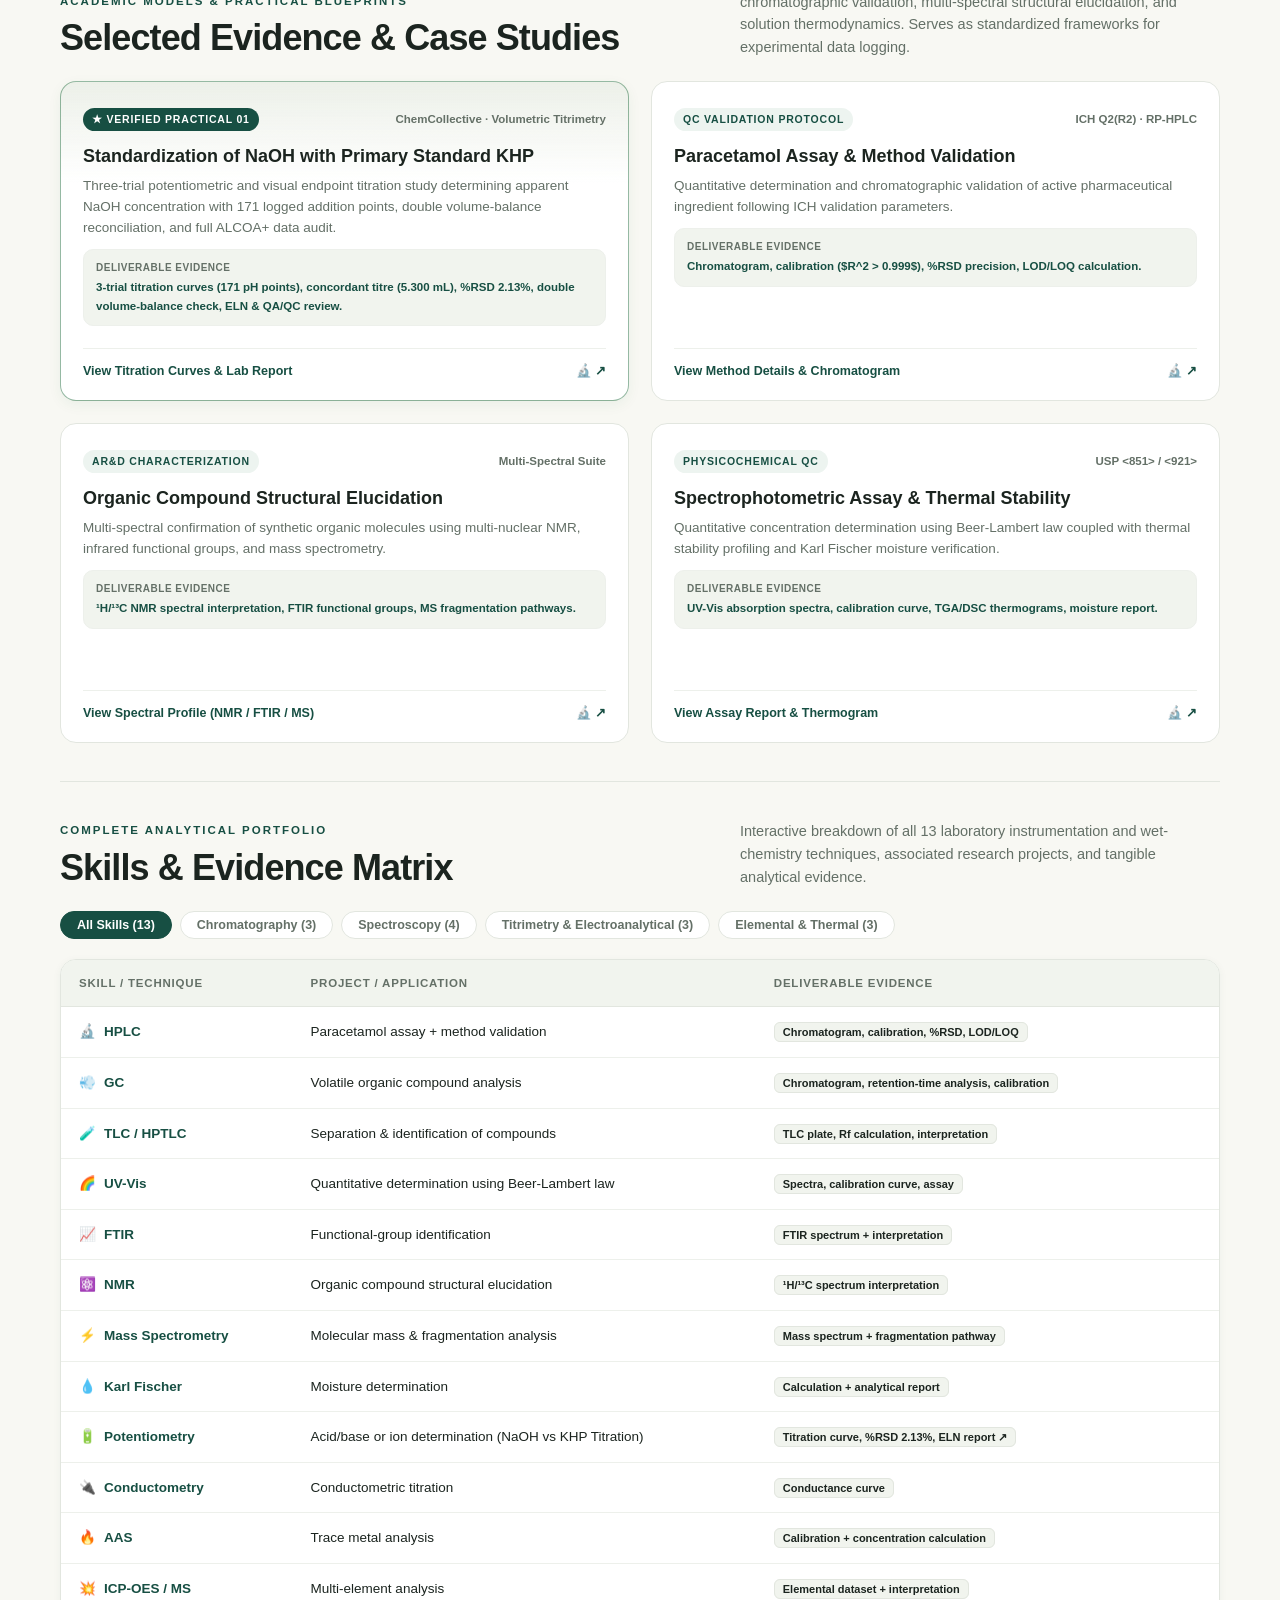
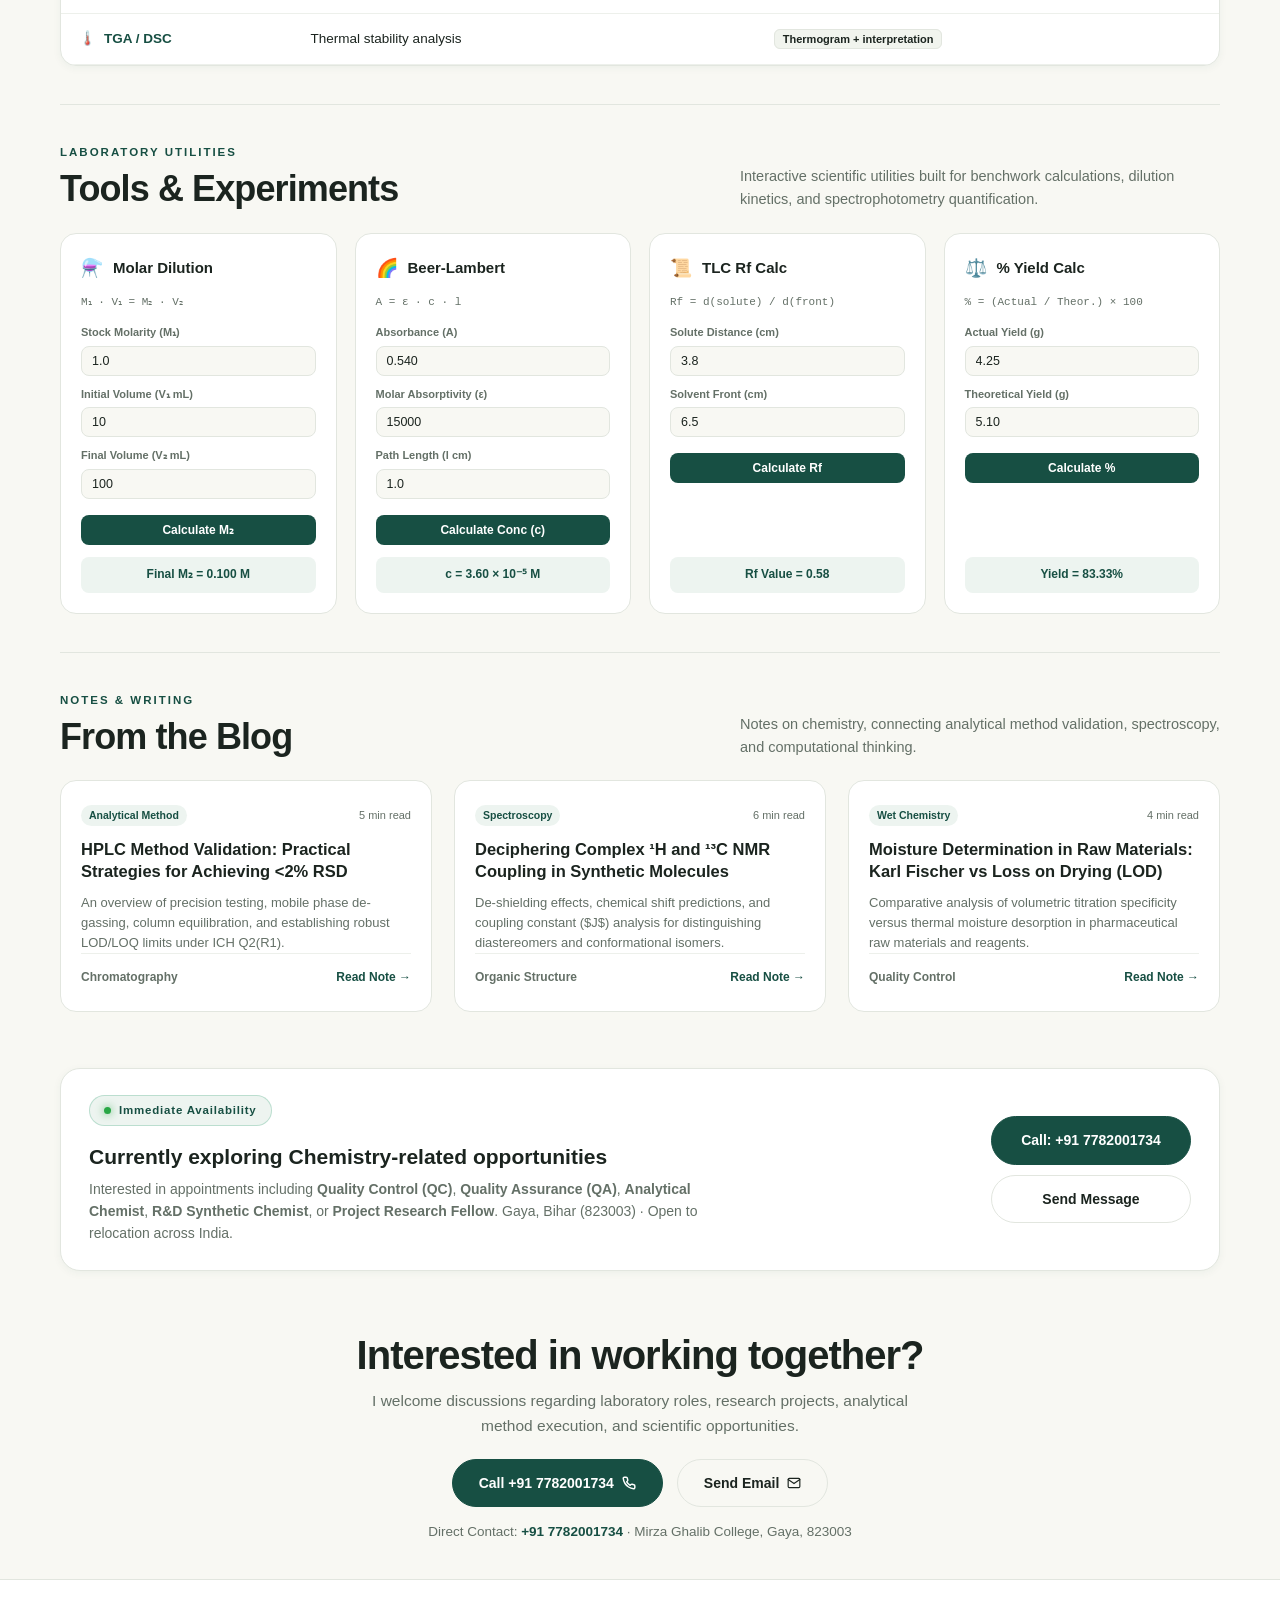
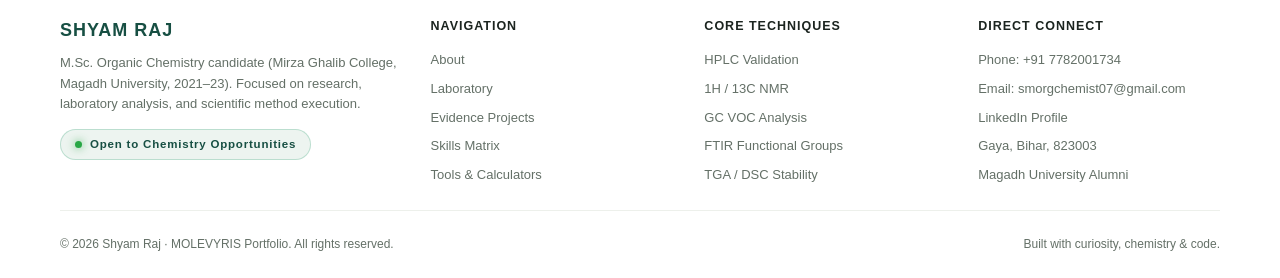
==== commit 5979b1df: "fix(contact): update official email to smorgchemist07@gmail.com and add LinkedIn profile to factshee" ====
--- a/index.html
+++ b/index.html
@@ -819,7 +819,7 @@
               </path>
             </svg>
           </a>
-          <a href="mailto:shyamraj.chem@gmail.com" class="button secondary">
+          <a href="mailto:smorgchemist07@gmail.com" class="button secondary">
             <span>Send Email</span>
             <svg width="14" height="14" viewBox="0 0 24 24" fill="none" stroke="currentColor" stroke-width="2"
               stroke-linecap="round" stroke-linejoin="round">
@@ -877,7 +877,8 @@
           <h4>Direct Connect</h4>
           <ul>
             <li><a href="tel:+917782001734">Phone: +91 7782001734</a></li>
-            <li><a href="mailto:shyamraj.chem@gmail.com">Email Inquiries</a></li>
+            <li><a href="mailto:smorgchemist07@gmail.com">Email: smorgchemist07@gmail.com</a></li>
+            <li><a href="https://www.linkedin.com/in/shyam-raj-135770271/" target="_blank" rel="noopener noreferrer">LinkedIn Profile</a></li>
             <li><span>Gaya, Bihar, 823003</span></li>
             <li><span>Magadh University Alumni</span></li>
           </ul>
--- a/css/evidence-modal.css
+++ b/css/evidence-modal.css
@@ -754,6 +754,376 @@
 .evidence-download-btn:hover {
   opacity: 0.92;
   transform: translateY(-1px);
+}
+
+/* Lightbox for Laboratory Proof Screenshots */
+.evidence-lightbox-overlay {
+  display: none;
+  position: fixed;
+  inset: 0;
+  background: rgba(11, 20, 17, 0.94);
+  backdrop-filter: blur(10px);
+  -webkit-backdrop-filter: blur(10px);
+  z-index: 100000;
+  align-items: center;
+  justify-content: center;
+  flex-direction: column;
+  padding: 24px;
+}
+.evidence-lightbox-overlay.active {
+  display: flex !important;
+}
+.evidence-lightbox-img {
+  max-width: 92vw;
+  max-height: 80vh;
+  border-radius: 8px;
+  box-shadow: 0 25px 60px rgba(0, 0, 0, 0.65);
+  border: 1px solid var(--line);
+  object-fit: contain;
+}
+.evidence-lightbox-caption {
+  margin-top: 14px;
+  background: var(--paper-card);
+  padding: 8px 18px;
+  border-radius: 20px;
+  font-size: 0.85rem;
+  color: var(--ink);
+  border: 1px solid var(--line);
+  box-shadow: var(--shadow-sm);
+  text-align: center;
+  max-width: 800px;
+}
+.evidence-lightbox-close {
+  position: absolute;
+  top: 20px;
+  right: 24px;
+  background: rgba(255, 255, 255, 0.1);
+  border: 1px solid rgba(255, 255, 255, 0.2);
+  color: #ffffff;
+  width: 36px;
+  height: 36px;
+  border-radius: 50%;
+  font-size: 1.4rem;
+  cursor: pointer;
+  display: flex;
+  align-items: center;
+  justify-content: center;
+  line-height: 1;
+  transition: background 0.15s ease;
+}
+.evidence-lightbox-close:hover {
+  background: rgba(255, 255, 255, 0.25);
+}
+
+/* Analytical Certificate of Testing & Chain of Custody */
+.analyst-cert-card {
+  background: linear-gradient(135deg, rgba(22, 101, 52, 0.08) 0%, var(--paper-alt) 100%);
+  border: 1.5px solid var(--green-tint-border);
+  border-radius: 12px;
+  padding: 20px 24px;
+  margin-bottom: 1.2rem;
+  position: relative;
+  overflow: hidden;
+}
+.analyst-cert-card::before {
+  content: "AUTHENTIC DATA";
+  position: absolute;
+  right: -28px;
+  top: 16px;
+  background: var(--green);
+  color: #ffffff;
+  font-size: 0.62rem;
+  font-weight: 800;
+  letter-spacing: 0.1em;
+  padding: 3px 32px;
+  transform: rotate(45deg);
+  box-shadow: 0 2px 6px rgba(0, 0, 0, 0.15);
+}
+.analyst-cert-header {
+  display: flex;
+  align-items: center;
+  gap: 12px;
+  margin-bottom: 12px;
+}
+.analyst-cert-icon {
+  font-size: 1.8rem;
+}
+.analyst-cert-title {
+  font-size: 0.95rem;
+  font-weight: 700;
+  color: var(--ink);
+  margin: 0;
+}
+.analyst-cert-sub {
+  font-size: 0.74rem;
+  color: var(--muted);
+  margin: 2px 0 0;
+  font-family: ui-monospace, monospace;
+}
+.analyst-cert-grid {
+  display: grid;
+  grid-template-columns: repeat(auto-fit, minmax(200px, 1fr));
+  gap: 10px 16px;
+  font-size: 0.8rem;
+  padding-top: 10px;
+  border-top: 1px solid var(--line-subtle);
+}
+.cert-item-label {
+  color: var(--muted);
+  display: block;
+  font-size: 0.7rem;
+  text-transform: uppercase;
+  letter-spacing: 0.04em;
+}
+.cert-item-val {
+  font-weight: 600;
+  color: var(--ink);
+}
+
+/* Interactive Data-to-Curve Live Telemetry Bar */
+.telemetry-bar {
+  background: var(--paper-alt);
+  border: 1px solid var(--line);
+  border-radius: 10px;
+  padding: 12px 16px;
+  margin-top: 10px;
+  display: flex;
+  flex-direction: column;
+  gap: 10px;
+  font-family: ui-monospace, SFMono-Regular, Menlo, Monaco, Consolas, monospace;
+}
+.telemetry-row {
+  display: flex;
+  align-items: center;
+  justify-content: space-between;
+  flex-wrap: wrap;
+  gap: 10px;
+}
+.telemetry-item {
+  display: flex;
+  flex-direction: column;
+  gap: 2px;
+}
+.telemetry-label {
+  font-size: 0.68rem;
+  color: var(--muted);
+  text-transform: uppercase;
+  letter-spacing: 0.04em;
+}
+.telemetry-value {
+  font-size: 0.92rem;
+  font-weight: 700;
+  color: var(--ink);
+}
+.telemetry-slider-wrap {
+  display: flex;
+  align-items: center;
+  gap: 12px;
+  padding-top: 8px;
+  border-top: 1px solid var(--line-subtle);
+}
+.telemetry-slider {
+  flex: 1;
+  accent-color: var(--green);
+  cursor: pointer;
+  height: 6px;
+}
+.telemetry-trial-pills {
+  display: flex;
+  gap: 6px;
+  flex-wrap: wrap;
+}
+.telemetry-pill-btn {
+  padding: 3px 9px;
+  font-size: 0.72rem;
+  font-weight: 600;
+  border-radius: 4px;
+  border: 1px solid var(--line);
+  background: var(--paper);
+  color: var(--muted);
+  cursor: pointer;
+  transition: all 0.15s ease;
+}
+.telemetry-pill-btn.active {
+  background: var(--green);
+  color: #ffffff;
+  border-color: var(--green);
+}
+
+/* Raw Log Table Container & Controls */
+.raw-log-table-wrap {
+  max-height: 320px;
+  overflow-y: auto;
+  border: 1px solid var(--line);
+  border-radius: 8px;
+  margin-top: 10px;
+}
+.raw-log-controls {
+  display: flex;
+  align-items: center;
+  justify-content: space-between;
+  flex-wrap: wrap;
+  gap: 10px;
+  margin-bottom: 8px;
+}
+.raw-log-tabs {
+  display: flex;
+  gap: 6px;
+}
+.raw-log-tab-btn {
+  padding: 5px 12px;
+  font-size: 0.78rem;
+  font-weight: 600;
+  border: 1px solid var(--line);
+  border-radius: 6px;
+  background: var(--paper-alt);
+  color: var(--muted);
+  cursor: pointer;
+  transition: all 0.15s ease;
+}
+.raw-log-tab-btn.active {
+  background: var(--green);
+  color: #ffffff;
+  border-color: var(--green);
+}
+.btn-export-csv {
+  display: inline-flex;
+  align-items: center;
+  gap: 5px;
+  padding: 5px 11px;
+  background: var(--green-tint);
+  color: var(--green);
+  border: 1px solid var(--green-tint-border);
+  border-radius: 6px;
+  font-size: 0.76rem;
+  font-weight: 600;
+  cursor: pointer;
+  transition: all 0.15s ease;
+}
+.btn-export-csv:hover {
+  background: var(--green);
+  color: #ffffff;
+}
+
+/* Gallery cursor pointer */
+.evidence-gallery-card,
+.evidence-gallery-item {
+  cursor: pointer;
+  background: var(--paper-alt);
+  border: 1px solid var(--line);
+  border-radius: 10px;
+  overflow: hidden;
+  display: flex;
+  flex-direction: column;
+  transition: transform 0.2s ease, border-color 0.2s ease, box-shadow 0.2s ease;
+}
+.evidence-gallery-card:hover,
+.evidence-gallery-item:hover {
+  transform: translateY(-2px);
+  border-color: var(--green);
+  box-shadow: var(--shadow-md);
+}
+
+/* Enhanced Telemetry Inspector Styles */
+.telemetry-header {
+  display: flex;
+  align-items: flex-start;
+  justify-content: space-between;
+  gap: 12px;
+  flex-wrap: wrap;
+}
+.telemetry-title {
+  font-size: 0.95rem;
+  font-weight: 700;
+  color: var(--ink);
+  display: block;
+}
+.telemetry-subtitle {
+  font-size: 0.78rem;
+  color: var(--muted);
+  margin: 3px 0 0;
+  line-height: 1.4;
+}
+.telemetry-badge-pink {
+  background: #fce7f3;
+  color: #be185d;
+  border: 1px solid #f472b6;
+  font-size: 0.76rem;
+  font-weight: 700;
+  padding: 4px 10px;
+  border-radius: 20px;
+  display: inline-flex;
+  align-items: center;
+  gap: 5px;
+}
+.telemetry-badge-neutral {
+  background: var(--paper);
+  color: var(--muted);
+  border: 1px solid var(--line);
+  font-size: 0.76rem;
+  font-weight: 600;
+  padding: 4px 10px;
+  border-radius: 20px;
+  display: inline-flex;
+  align-items: center;
+  gap: 5px;
+}
+.telemetry-readout-grid {
+  display: grid;
+  grid-template-columns: repeat(4, 1fr);
+  gap: 10px;
+  background: var(--paper);
+  border: 1px solid var(--line);
+  padding: 10px 14px;
+  border-radius: 8px;
+}
+@media (max-width: 640px) {
+  .telemetry-readout-grid {
+    grid-template-columns: 1fr 1fr;
+  }
+}
+.telemetry-metric {
+  display: flex;
+  flex-direction: column;
+  gap: 2px;
+}
+.telemetry-metric-label {
+  font-size: 0.68rem;
+  color: var(--muted);
+  text-transform: uppercase;
+  letter-spacing: 0.04em;
+  font-weight: 600;
+}
+.telemetry-metric-val {
+  font-size: 1rem;
+  font-weight: 800;
+  color: var(--ink);
+  font-family: ui-monospace, monospace;
+}
+.telemetry-pills {
+  display: flex;
+  gap: 8px;
+  flex-wrap: wrap;
+  align-items: center;
+}
+
+/* Certificate Grid Item Styles */
+.analyst-cert-field {
+  display: flex;
+  flex-direction: column;
+  gap: 2px;
+}
+.analyst-cert-label {
+  font-size: 0.68rem;
+  color: var(--muted);
+  text-transform: uppercase;
+  letter-spacing: 0.04em;
+  font-weight: 600;
+}
+.analyst-cert-val {
+  font-size: 0.85rem;
+  font-weight: 600;
+  color: var(--ink);
 }
 
 /* ==========================================================================
